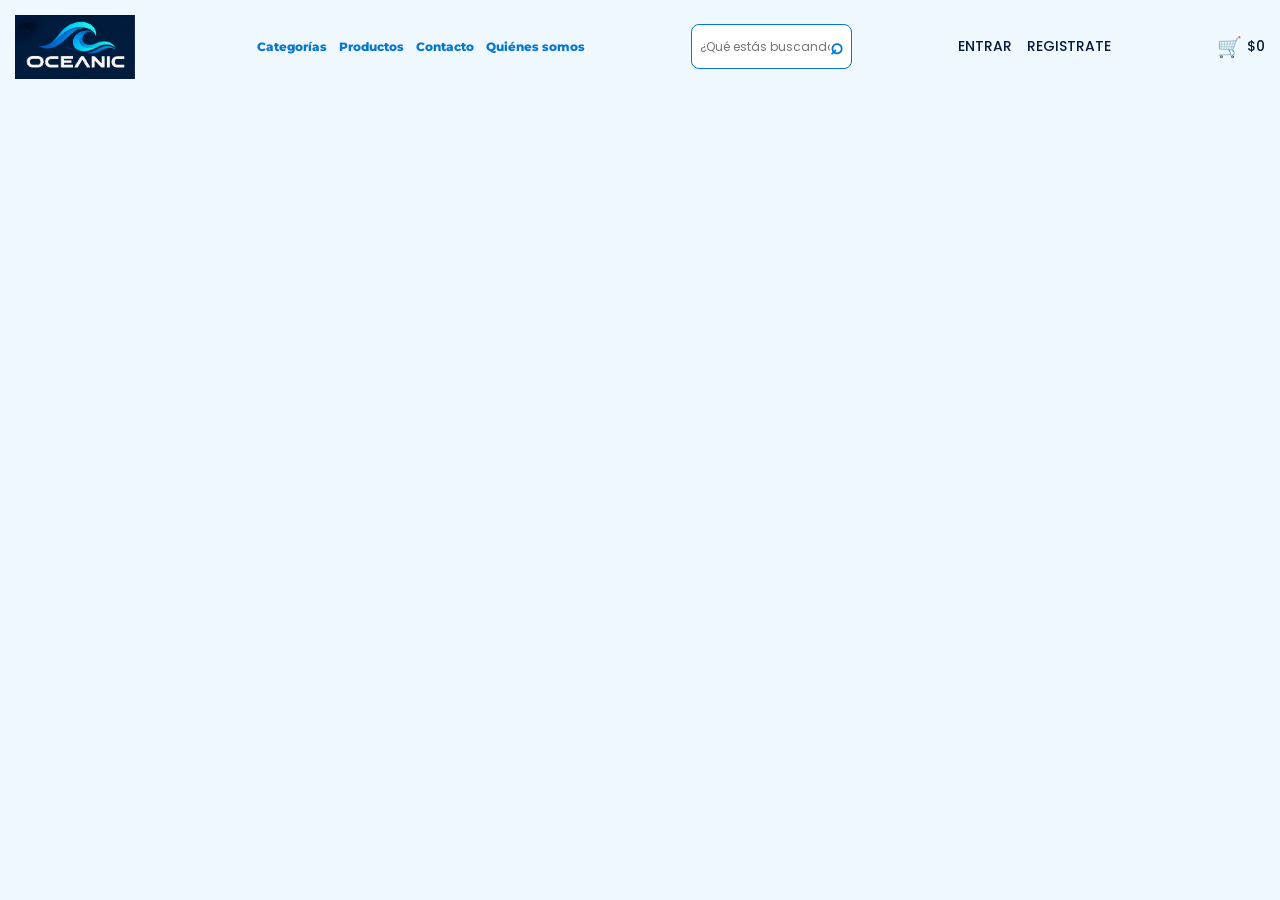
==== index.html @ afc605e2 "feat: add responsive navbar and project assets" ====
<!doctype html>
<html lang="es">
  <head>
    <meta charset="UTF-8" />
    <meta name="viewport" content="width=device-width, initial-scale=1.0" />
    <title>OCEANIC | Indumentaria y Accesorios</title>
    <!-- BOOTSTRAP -->
    <link
      href="https://cdn.jsdelivr.net/npm/bootstrap@5.3.8/dist/css/bootstrap.min.css"
      rel="stylesheet"
    />
    <!-- TIPOGRAFIAS DE GOOGLE FONTS -->
    
    <link rel="preconnect" href="https://fonts.googleapis.com" />
    <link rel="preconnect" href="https://fonts.gstatic.com" crossorigin />
    
    <!-- LOGO: MICHROMA -->
    <link
    href="https://fonts.googleapis.com/css2?family=Michroma&display=swap"
    rel="stylesheet"
    />
    
    <!-- TEXTOS GENERALES: MONTSERRAT -->
    <link
    href="https://fonts.googleapis.com/css2?family=Montserrat:wght@800&display=swap"
    rel="stylesheet"
    />
    
    <!-- BOTONES Y COMENTARIOS: POPPINS -->
    <link
    href="https://fonts.googleapis.com/css2?family=Poppins:wght@500&display=swap"
    rel="stylesheet"
    />
    <link rel="stylesheet" href="css/styles.css" />
  </head>
  <body>
    <!-- ENCABEZADO -->
    <header>
      <nav class="navbar navbar-expand-lg navbar-oceanic">
        <!-- Barra de navegación -->
        <!-- LOGO -->
        <a class="navbar-brand marca" href="index.html">
          <img src="assets/img/logo1.png" alt="OCEANIC" width="180" />
        </a>
        <!-- ENLACES DE NAVEGACIÓN -->
        <div class="menu-navegacion">
          <a href="#categorias">Categorías</a>
          <a href="#productos">Productos</a>
          <a href="pages/contacto.html">Contacto</a>
          <a href="pages/nosotros.html">Quiénes somos</a>
        </div>
        <!-- BUSCADOR -->
        <div class="buscador">
          <input type="text" placeholder="¿Qué estás buscando?" readonly />
          <span>⌕</span>
        </div>
        <!-- ACCESOS DE USUARIO -->
        <div class="accesos">
          <a href="pages/login.html">ENTRAR</a>
          <a href="pages/registro.html">REGISTRATE</a>
        </div>
        <!-- CARRITO -->
        <div class="carrito">
          <span class="icono-carrito">🛒</span>
          <span class="total-carrito">$0</span>
        </div>
      </nav>
      <!-- Aquí irá el logo Esto es una prueba -->
      <!-- <h1 class="logo">OCEANIC</h1>
      <h2>Indumentaria y accesorios</h2>
      <p>Explorá nuestra colección.</p>
      <button>VER PRODUCTOS</button> -->
    </header>

    <!-- CONTENIDO PRINCIPAL -->
    <main>
      <!-- Aquí irá el contenido de la página -->
    </main>

    <!-- PIE DE PAGINA -->
    <footer>
      <!-- Aquí irá la información del footer -->
    </footer>
  </body>
</html>
---- css/styles.css ----
/* ESTILOS GENERALES DE OCEANIC */

/* CONFIGURACION GENERAL */
* {
    margin: 0;
    padding: 0;
    box-sizing: border-box;
}

/* PALETA DE COLORES */
:root {
    --azul-marino: #061B3A;
    --azul-oceano: #0877D1;
    --turquesa: #11C7D1;
    --blanco-suave: #f0f8ff;
    --blanco: #FFFFFF;

    /* TIPOGRAFIAS */
    --fuente-logo: 'Michroma', sans-serif;
    --fuente-general: 'Montserrat', sans-serif;
    --fuente-detalles: 'Poppins', sans-serif;
}



body {
    background-color: var(--blanco-suave);
    color: var(--azul-marino);
    font-family: var(--fuente-general);
    font-weight: 800;
}

/* LOGO Y MARCA */
.logo {
    font-family: var(--fuente-logo);
}

/* BOTONES Y COMENTARIOS */
button,
.boton,
.comentario {
    font-family: var(--fuente-detalles);
    font-weight: 500;
}

/* COLORES DE ENLACES */
a {
    color: var(--azul-oceano);
    text-decoration: none;
}

/* TITULOS */
h1 {
    font-size: 36px;
    color: var(--azul-marino);
}

h2 {
    font-size: 28px;
    color: var(--azul-oceano);
}

h3 {
    font-size: 22px;
    color: var(--azul-marino);
}

/* TEXTO GENERAL */
p {
    font-size: 16px;
    line-height: 1.6;
}

/* ACENTOS */
.acento {
    color: var(--turquesa);
}

/* MENÚ DE NAVEGACIÓN */
.menu-navegacion {
    display: flex;
    align-items: center;
    gap: 12px;
}

.menu-navegacion a {
    font-size: 12px;
    white-space: nowrap;
}

.menu-navegacion a:hover {
    color: var(--azul-oceano);
}

/* BUSCADOR */
.buscador {
    display: flex;
    align-items: center;
    border: 1px solid var(--azul-oceano);
    border-radius: 8px;
    padding: 5px 8px;
    background-color: var(--blanco);
}

.buscador input {
    border: none;
    outline: none;
    background: transparent;
    width: 130px;
    font-size: 12px;
    font-family: var(--fuente-detalles);
}

.buscador span {
    color: var(--azul-oceano);
    font-size: 22px;
}


/* ACCESOS DE USUARIO */
.accesos {
    display: flex;
    align-items: center;
    gap: 15px;
}

.accesos a {
    color: var(--azul-marino);
    text-decoration: none;
    font-family: var(--fuente-detalles);
    font-weight: 500;
    font-size: 14px;
}

.accesos a:hover {
    color: var(--azul-oceano);
}
/* CARRITO */
.carrito {
    display: flex;
    align-items: center;
    gap: 5px;
    color: var(--azul-marino);
    font-family: var(--fuente-detalles);
    font-weight: 500;
    white-space: nowrap;
    flex-shrink: 0;
}

.icono-carrito {
    font-size: 20px;
}

.total-carrito {
    font-size: 14px;
    font-weight: 500;
}

/* NAVBAR PRINCIPAL */
.navbar-oceanic {
    display: flex;
    flex-wrap: nowrap;
    align-items: center;
    justify-content: space-between;
    gap: 10px;
    padding: 10px 15px;
    width: 100%;
}

.navbar-oceanic .marca {
    flex-shrink: 0;
}

.navbar-oceanic .marca img {
    width: 120px;
}

.menu-navegacion,
.accesos,
.carrito {
    flex-shrink: 0;
}

/* ADAPTACIÓN PARA TABLETS */
@media (max-width: 991px) {
    .navbar-oceanic {
        flex-wrap: wrap;
        justify-content: center;
    }

    .menu-navegacion {
        justify-content: center;
        flex-wrap: wrap;
    }
}

/* ADAPTACIÓN PARA CELULARES */
@media (max-width: 576px) {
    .navbar-oceanic {
        flex-direction: column;
        gap: 15px;
    }

    .menu-navegacion {
        flex-direction: column;
        gap: 10px;
    }

    .buscador {
        width: 100%;
        max-width: 280px;
    }

    .buscador input {
        width: 100%;
    }

    .accesos {
        justify-content: center;
    }
}
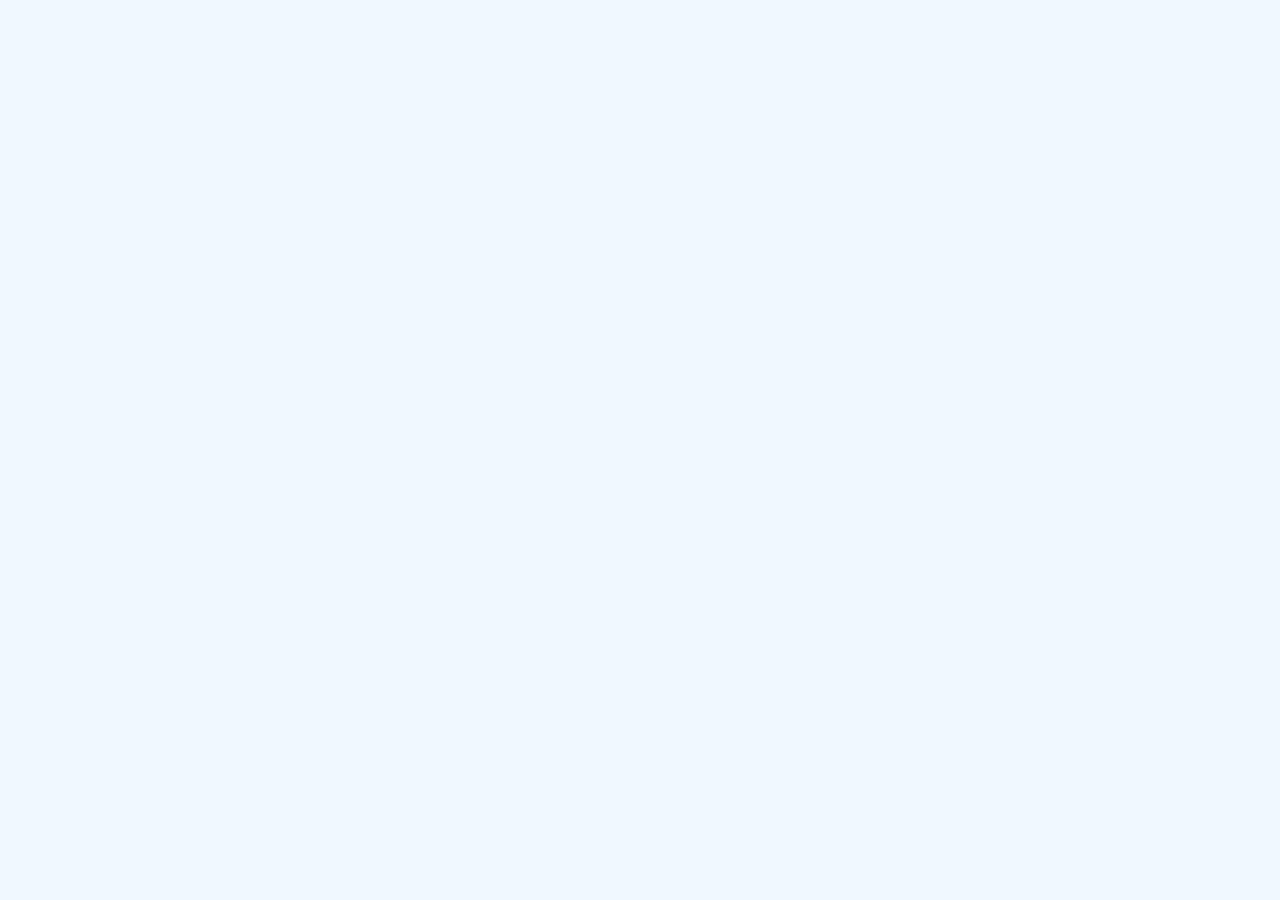
==== commit 8fbc34b7: "feat: add shared project base and assets" ====
--- a/index.html
+++ b/index.html
@@ -1,85 +1,41 @@
-<!doctype html>
+<!DOCTYPE html>
 <html lang="es">
-  <head>
-    <meta charset="UTF-8" />
-    <meta name="viewport" content="width=device-width, initial-scale=1.0" />
-    <title>OCEANIC | Indumentaria y Accesorios</title>
-    <!-- BOOTSTRAP -->
-    <link
-      href="https://cdn.jsdelivr.net/npm/bootstrap@5.3.8/dist/css/bootstrap.min.css"
-      rel="stylesheet"
-    />
-    <!-- TIPOGRAFIAS DE GOOGLE FONTS -->
-    
-    <link rel="preconnect" href="https://fonts.googleapis.com" />
-    <link rel="preconnect" href="https://fonts.gstatic.com" crossorigin />
-    
-    <!-- LOGO: MICHROMA -->
-    <link
-    href="https://fonts.googleapis.com/css2?family=Michroma&display=swap"
-    rel="stylesheet"
-    />
-    
-    <!-- TEXTOS GENERALES: MONTSERRAT -->
-    <link
-    href="https://fonts.googleapis.com/css2?family=Montserrat:wght@800&display=swap"
-    rel="stylesheet"
-    />
-    
-    <!-- BOTONES Y COMENTARIOS: POPPINS -->
-    <link
-    href="https://fonts.googleapis.com/css2?family=Poppins:wght@500&display=swap"
-    rel="stylesheet"
-    />
-    <link rel="stylesheet" href="css/styles.css" />
-  </head>
-  <body>
-    <!-- ENCABEZADO -->
+<head>
+    <meta charset="UTF-8">
+    <meta name="viewport" content="width=device-width, initial-scale=1.0">
+
+    <title>OCEANIC | Indumentaria y accesorios</title>
+
+    <!-- Bootstrap -->
+    <link href="https://cdn.jsdelivr.net/npm/bootstrap@5.3.8/dist/css/bootstrap.min.css" rel="stylesheet">
+
+    <!-- Tipografías -->
+    <link rel="preconnect" href="https://fonts.googleapis.com">
+    <link rel="preconnect" href="https://fonts.gstatic.com" crossorigin>
+    <link href="https://fonts.googleapis.com/css2?family=Michroma&display=swap" rel="stylesheet">
+    <link href="https://fonts.googleapis.com/css2?family=Montserrat:wght@800&display=swap" rel="stylesheet">
+    <link href="https://fonts.googleapis.com/css2?family=Poppins:wght@500&display=swap" rel="stylesheet">
+
+    <!-- CSS propio -->
+    <link rel="stylesheet" href="css/styles.css">
+</head>
+
+<body>
+
+    <!-- Encabezado: aquí se integrará la navegación -->
+
     <header>
-      <nav class="navbar navbar-expand-lg navbar-oceanic">
-        <!-- Barra de navegación -->
-        <!-- LOGO -->
-        <a class="navbar-brand marca" href="index.html">
-          <img src="assets/img/logo1.png" alt="OCEANIC" width="180" />
-        </a>
-        <!-- ENLACES DE NAVEGACIÓN -->
-        <div class="menu-navegacion">
-          <a href="#categorias">Categorías</a>
-          <a href="#productos">Productos</a>
-          <a href="pages/contacto.html">Contacto</a>
-          <a href="pages/nosotros.html">Quiénes somos</a>
-        </div>
-        <!-- BUSCADOR -->
-        <div class="buscador">
-          <input type="text" placeholder="¿Qué estás buscando?" readonly />
-          <span>⌕</span>
-        </div>
-        <!-- ACCESOS DE USUARIO -->
-        <div class="accesos">
-          <a href="pages/login.html">ENTRAR</a>
-          <a href="pages/registro.html">REGISTRATE</a>
-        </div>
-        <!-- CARRITO -->
-        <div class="carrito">
-          <span class="icono-carrito">🛒</span>
-          <span class="total-carrito">$0</span>
-        </div>
-      </nav>
-      <!-- Aquí irá el logo Esto es una prueba -->
-      <!-- <h1 class="logo">OCEANIC</h1>
-      <h2>Indumentaria y accesorios</h2>
-      <p>Explorá nuestra colección.</p>
-      <button>VER PRODUCTOS</button> -->
     </header>
 
-    <!-- CONTENIDO PRINCIPAL -->
+    <!-- Contenido principal: aquí se integrará el catálogo -->
+
     <main>
-      <!-- Aquí irá el contenido de la página -->
     </main>
 
-    <!-- PIE DE PAGINA -->
+    <!-- Pie de página -->
+
     <footer>
-      <!-- Aquí irá la información del footer -->
     </footer>
-  </body>
-</html>
+
+</body>
+</html>
--- a/css/styles.css
+++ b/css/styles.css
@@ -1,13 +1,13 @@
 /* ESTILOS GENERALES DE OCEANIC */
 
-/* CONFIGURACION GENERAL */
+/* CONFIGURACIÓN GENERAL */
 * {
     margin: 0;
     padding: 0;
     box-sizing: border-box;
 }
 
-/* PALETA DE COLORES */
+/* PALETA DE COLORES Y TIPOGRAFÍAS */
 :root {
     --azul-marino: #061B3A;
     --azul-oceano: #0877D1;
@@ -15,14 +15,12 @@
     --blanco-suave: #f0f8ff;
     --blanco: #FFFFFF;
 
-    /* TIPOGRAFIAS */
     --fuente-logo: 'Michroma', sans-serif;
     --fuente-general: 'Montserrat', sans-serif;
     --fuente-detalles: 'Poppins', sans-serif;
 }
 
-
-
+/* CUERPO GENERAL */
 body {
     background-color: var(--blanco-suave);
     color: var(--azul-marino);
@@ -43,13 +41,13 @@
     font-weight: 500;
 }
 
-/* COLORES DE ENLACES */
+/* ENLACES */
 a {
     color: var(--azul-oceano);
     text-decoration: none;
 }
 
-/* TITULOS */
+/* TÍTULOS */
 h1 {
     font-size: 36px;
     color: var(--azul-marino);
@@ -65,7 +63,7 @@
     color: var(--azul-marino);
 }
 
-/* TEXTO GENERAL */
+/* TEXTOS */
 p {
     font-size: 16px;
     line-height: 1.6;
@@ -74,148 +72,4 @@
 /* ACENTOS */
 .acento {
     color: var(--turquesa);
-}
-
-/* MENÚ DE NAVEGACIÓN */
-.menu-navegacion {
-    display: flex;
-    align-items: center;
-    gap: 12px;
-}
-
-.menu-navegacion a {
-    font-size: 12px;
-    white-space: nowrap;
-}
-
-.menu-navegacion a:hover {
-    color: var(--azul-oceano);
-}
-
-/* BUSCADOR */
-.buscador {
-    display: flex;
-    align-items: center;
-    border: 1px solid var(--azul-oceano);
-    border-radius: 8px;
-    padding: 5px 8px;
-    background-color: var(--blanco);
-}
-
-.buscador input {
-    border: none;
-    outline: none;
-    background: transparent;
-    width: 130px;
-    font-size: 12px;
-    font-family: var(--fuente-detalles);
-}
-
-.buscador span {
-    color: var(--azul-oceano);
-    font-size: 22px;
-}
-
-
-/* ACCESOS DE USUARIO */
-.accesos {
-    display: flex;
-    align-items: center;
-    gap: 15px;
-}
-
-.accesos a {
-    color: var(--azul-marino);
-    text-decoration: none;
-    font-family: var(--fuente-detalles);
-    font-weight: 500;
-    font-size: 14px;
-}
-
-.accesos a:hover {
-    color: var(--azul-oceano);
-}
-/* CARRITO */
-.carrito {
-    display: flex;
-    align-items: center;
-    gap: 5px;
-    color: var(--azul-marino);
-    font-family: var(--fuente-detalles);
-    font-weight: 500;
-    white-space: nowrap;
-    flex-shrink: 0;
-}
-
-.icono-carrito {
-    font-size: 20px;
-}
-
-.total-carrito {
-    font-size: 14px;
-    font-weight: 500;
-}
-
-/* NAVBAR PRINCIPAL */
-.navbar-oceanic {
-    display: flex;
-    flex-wrap: nowrap;
-    align-items: center;
-    justify-content: space-between;
-    gap: 10px;
-    padding: 10px 15px;
-    width: 100%;
-}
-
-.navbar-oceanic .marca {
-    flex-shrink: 0;
-}
-
-.navbar-oceanic .marca img {
-    width: 120px;
-}
-
-.menu-navegacion,
-.accesos,
-.carrito {
-    flex-shrink: 0;
-}
-
-/* ADAPTACIÓN PARA TABLETS */
-@media (max-width: 991px) {
-    .navbar-oceanic {
-        flex-wrap: wrap;
-        justify-content: center;
-    }
-
-    .menu-navegacion {
-        justify-content: center;
-        flex-wrap: wrap;
-    }
-}
-
-/* ADAPTACIÓN PARA CELULARES */
-@media (max-width: 576px) {
-    .navbar-oceanic {
-        flex-direction: column;
-        gap: 15px;
-    }
-
-    .menu-navegacion {
-        flex-direction: column;
-        gap: 10px;
-    }
-
-    .buscador {
-        width: 100%;
-        max-width: 280px;
-    }
-
-    .buscador input {
-        width: 100%;
-    }
-
-    .accesos {
-        justify-content: center;
-    }
 }
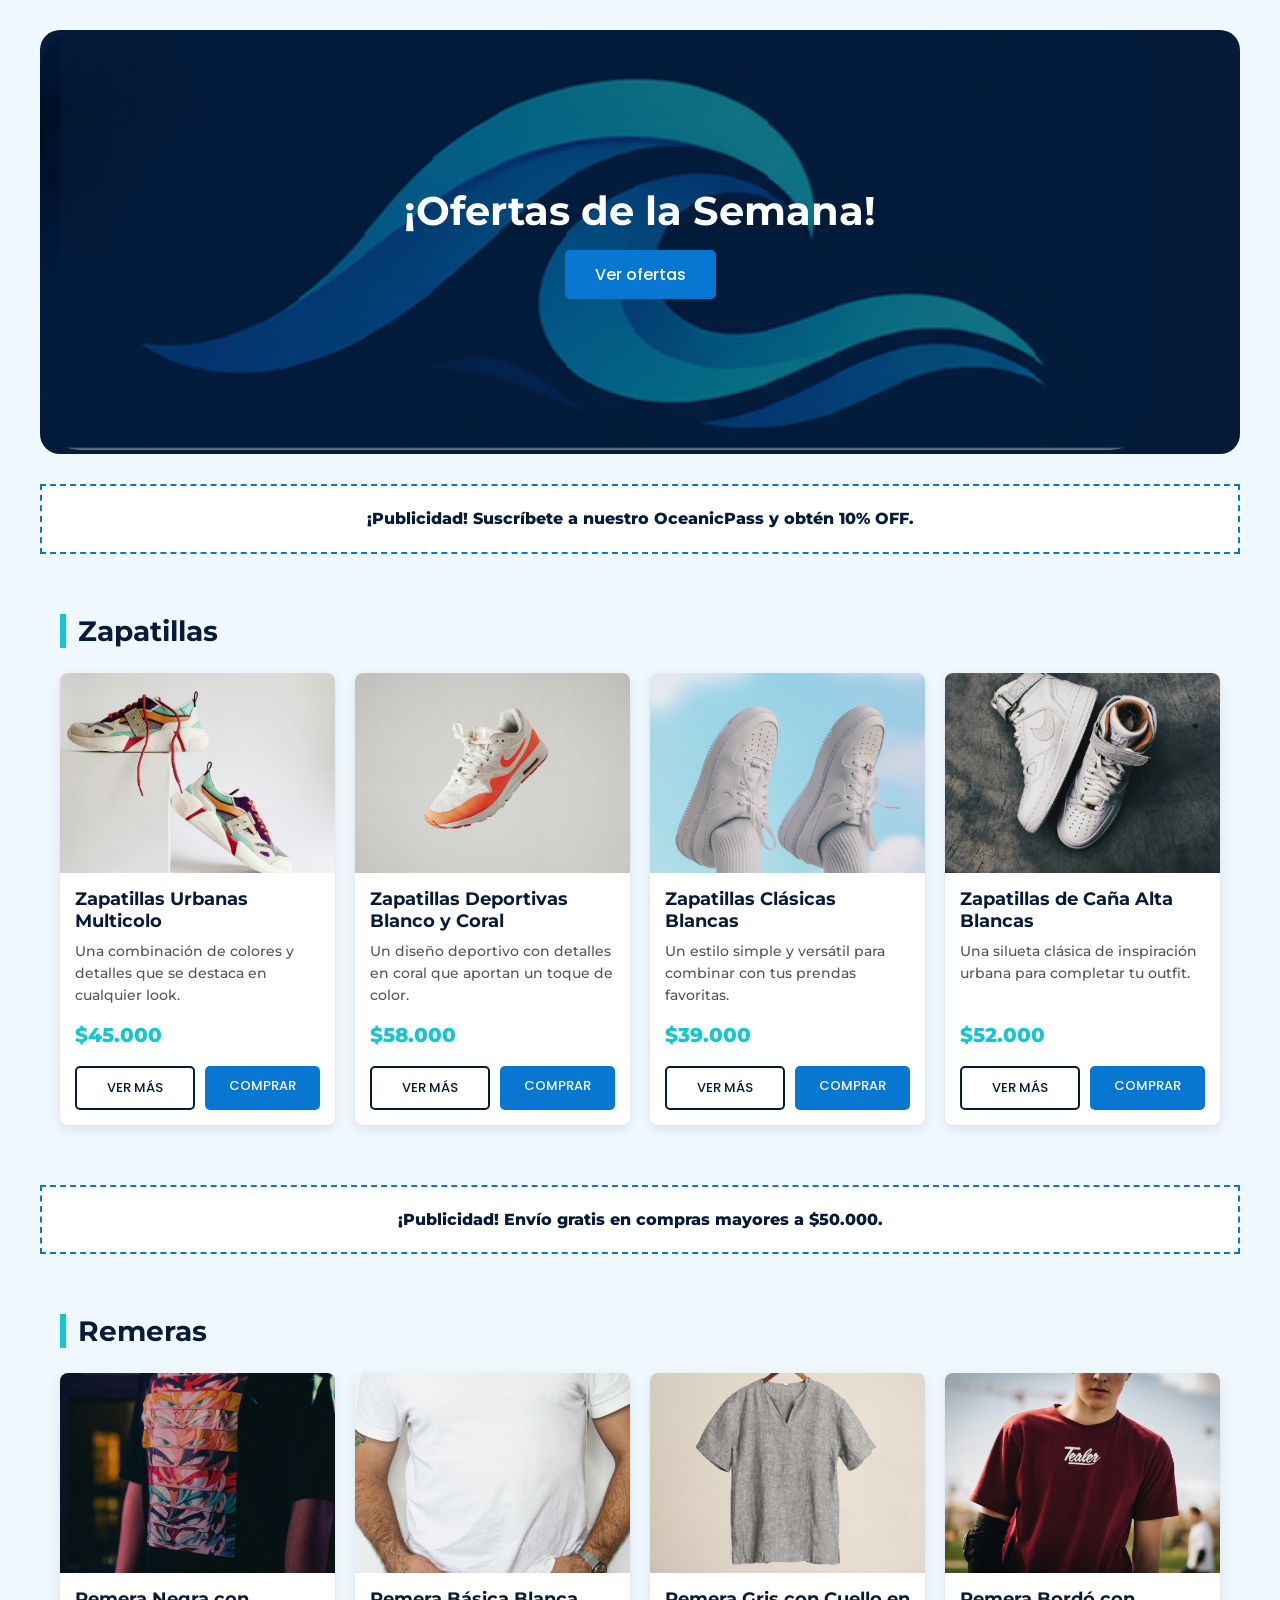
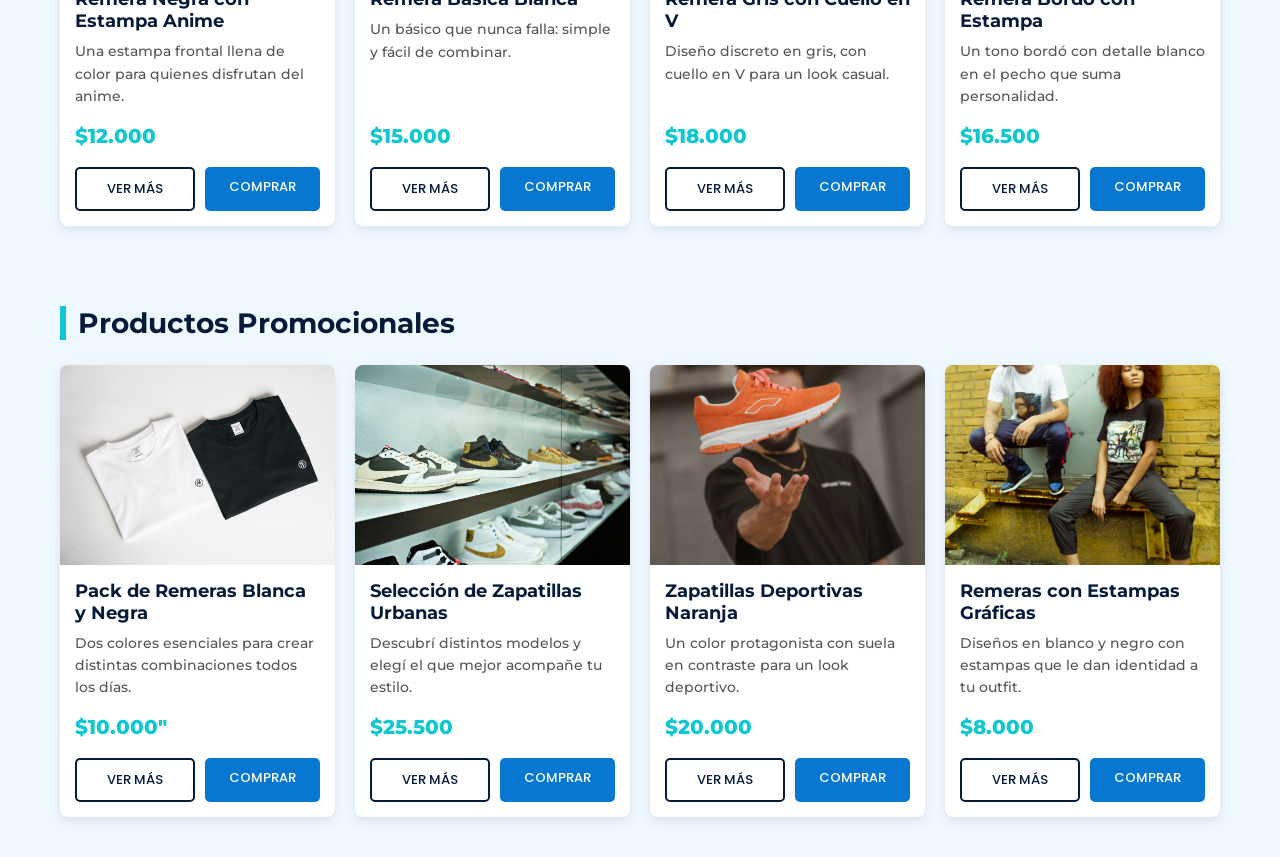
==== commit fe7cc07c: "Añadir imágenes de nuevos productos y crear la estructura HTML principal con estilos CSS Se han añad" ====
--- a/index.html
+++ b/index.html
@@ -5,9 +5,6 @@
     <meta name="viewport" content="width=device-width, initial-scale=1.0">
 
     <title>OCEANIC | Indumentaria y accesorios</title>
-
-    <!-- Bootstrap -->
-    <link href="https://cdn.jsdelivr.net/npm/bootstrap@5.3.8/dist/css/bootstrap.min.css" rel="stylesheet">
 
     <!-- Tipografías -->
     <link rel="preconnect" href="https://fonts.googleapis.com">
@@ -22,12 +19,207 @@
 
 <body>
 
-    <!-- Encabezado: aquí se integrará la navegación -->
-
-    <header>
+    <!-- Banner principal -->
+    <header class="slider-container">
+      <div class="slider-imagen">
+        <img src="./assets/img/logo2.png" class="slider-img" alt="Oceanic">
+      </div>
+      <div class="slider-texto">
+        <h1 class="slider-titulo">¡Ofertas de la Semana!</h1>
+        <a href="#promocionales" class="slider-boton">Ver ofertas</a>
+      </div>
     </header>
 
-    <!-- Contenido principal: aquí se integrará el catálogo -->
+  <!-- PUBLICIDAD 1 -->
+  <div class="publicidad">
+    <p>¡Publicidad! Suscríbete a nuestro OceanicPass y obtén 10% OFF.</p>
+  </div>
+
+  <!-- SECCIÓN 1: ZAPATILLAS -->
+  <section class="seccion" id="zapatillas">
+    <h2 class="seccion-titulo">Zapatillas</h2>
+    <div class="contenedor-productos">
+      
+      <div class="tarjeta">
+        <img src="./assets/img/zapatilla1.jpg" alt="Zapatilla Urbana" class="tarjeta-imagen">
+        <div class="tarjeta-info">
+          <h3 class="tarjeta-nombre">Zapatillas Urbanas Multicolo</h3>
+          <p class="tarjeta-descripcion">Una combinación de colores y detalles que se destaca en cualquier look.</p>
+          <p class="tarjeta-precio">$45.000</p>
+          <div class="botones">
+            <a href="" class="btn-ver">VER MÁS</a>
+            <a href="" class="btn-comprar">COMPRAR</a>
+          </div>
+        </div>
+      </div>
+
+      <div class="tarjeta">
+        <img src="./assets/img/zapatilla2.jpg" alt="Zapatilla Running" class="tarjeta-imagen">
+        <div class="tarjeta-info">
+          <h3 class="tarjeta-nombre">Zapatillas Deportivas Blanco y Coral </h3>
+          <p class="tarjeta-descripcion">Un diseño deportivo con detalles en coral que aportan un toque de color.</p>
+          <p class="tarjeta-precio">$58.000</p>
+          <div class="botones">
+            <a href="" class="btn-ver">VER MÁS</a>
+            <a href="" class="btn-comprar">COMPRAR</a>
+          </div>
+        </div>
+      </div>
+
+      <div class="tarjeta">
+        <img src="./assets/img/zapatilla3.jpg" alt="Zapatilla Clásica" class="tarjeta-imagen">
+        <div class="tarjeta-info">
+          <h3 class="tarjeta-nombre">Zapatillas Clásicas Blancas</h3>
+          <p class="tarjeta-descripcion">Un estilo simple y versátil para combinar con tus prendas favoritas.</p>
+          <p class="tarjeta-precio">$39.000</p>
+          <div class="botones">
+            <a href="" class="btn-ver">VER MÁS</a>
+            <a href="" class="btn-comprar">COMPRAR</a>
+          </div>
+        </div>
+      </div>
+
+      <div class="tarjeta">
+        <img src="./assets/img/zapatilla4.jpg" alt="Zapatilla Skate" class="tarjeta-imagen">
+        <div class="tarjeta-info">
+          <h3 class="tarjeta-nombre">Zapatillas de Caña Alta Blancas</h3>
+          <p class="tarjeta-descripcion">Una silueta clásica de inspiración urbana para completar tu outfit.</p>
+          <p class="tarjeta-precio">$52.000</p>
+          <div class="botones">
+            <a href="" class="btn-ver">VER MÁS</a>
+            <a href="" class="btn-comprar">COMPRAR</a>
+          </div>
+        </div>
+      </div>
+
+    </div>
+  </section>
+
+  <!-- PUBLICIDAD 2 (Oculta en celulares) -->
+  <div class="publicidad publicidad-oculta">
+    <p>¡Publicidad! Envío gratis en compras mayores a $50.000.</p>
+  </div>
+
+  <!-- SECCIÓN 2: REMERAS -->
+  <section class="seccion" id="remeras">
+    <h2 class="seccion-titulo">Remeras</h2>
+    <div class="contenedor-productos">
+      
+      <div class="tarjeta">
+        <img src="./assets/img/remera1.jpg" alt="Remera Básica" class="tarjeta-imagen">
+        <div class="tarjeta-info">
+          <h3 class="tarjeta-nombre">Remera Negra con Estampa Anime </h3>
+          <p class="tarjeta-descripcion">Una estampa frontal llena de color para quienes disfrutan del anime.</p>
+          <p class="tarjeta-precio">$12.000</p>
+          <div class="botones">
+            <a href="" class="btn-ver">VER MÁS</a>
+            <a href="" class="btn-comprar">COMPRAR</a>
+          </div>
+        </div>
+      </div>
+
+      <div class="tarjeta">
+        <img src="./assets/img/remera2.jpg" alt="Remera Estampada" class="tarjeta-imagen">
+        <div class="tarjeta-info">
+          <h3 class="tarjeta-nombre">Remera Básica Blanca </h3>
+          <p class="tarjeta-descripcion">Un básico que nunca falla: simple y fácil de combinar.</p>
+          <p class="tarjeta-precio">$15.000</p>
+          <div class="botones">
+            <a href="" class="btn-ver">VER MÁS</a>
+            <a href="" class="btn-comprar">COMPRAR</a>
+          </div>
+        </div>
+      </div>
+
+      <div class="tarjeta">
+        <img src="./assets/img/remera3.jpg" alt="Remera Oversize" class="tarjeta-imagen">
+        <div class="tarjeta-info">
+          <h3 class="tarjeta-nombre">Remera Gris con Cuello en V</h3>
+          <p class="tarjeta-descripcion">Diseño discreto en gris, con cuello en V para un look casual.</p>
+          <p class="tarjeta-precio">$18.000</p>
+          <div class="botones">
+            <a href="" class="btn-ver">VER MÁS</a>
+            <a href="" class="btn-comprar">COMPRAR</a>
+          </div>
+        </div>
+      </div>
+
+      <div class="tarjeta">
+        <img src="./assets/img/remera4.jpg" alt="Remera Manga Larga" class="tarjeta-imagen">
+        <div class="tarjeta-info">
+          <h3 class="tarjeta-nombre">Remera Bordó con Estampa </h3>
+          <p class="tarjeta-descripcion">Un tono bordó con detalle blanco en el pecho que suma personalidad.</p>
+          <p class="tarjeta-precio">$16.500</p>
+          <div class="botones">
+            <a href="" class="btn-ver">VER MÁS</a>
+            <a href="" class="btn-comprar">COMPRAR</a>
+          </div>
+        </div>
+      </div>
+
+    </div>
+  </section>
+
+  <!-- SECCIÓN 3: PRODUCTOS PROMOCIONALES -->
+  <section class="seccion" id="promocionales">
+    <h2 class="seccion-titulo">Productos Promocionales</h2>
+    <div class="contenedor-productos">
+      <div class="tarjeta">
+        <img src="./assets/img/promo1.jpg" alt="Mochila Urbana" class="tarjeta-imagen">
+        <div class="tarjeta-info">
+          <h3 class="tarjeta-nombre">Pack de Remeras Blanca y Negra</h3>
+          <p class="tarjeta-descripcion">Dos colores esenciales para crear distintas combinaciones todos los días.</p>
+          <p class="tarjeta-precio">$10.000"</p>
+          <div class="botones">
+            <a href="" class="btn-ver">VER MÁS</a>
+            <a href="" class="btn-comprar">COMPRAR</a>
+          </div>
+        </div>
+      </div>
+      
+      
+      
+      <div class="tarjeta">
+        <img src="./assets/img/promo2.jpg" alt="Botella Térmica" class="tarjeta-imagen">
+        <div class="tarjeta-info">
+          <h3 class="tarjeta-nombre">Selección de Zapatillas Urbanas</h3>
+          <p class="tarjeta-descripcion">Descubrí distintos modelos y elegí el que mejor acompañe tu estilo.</p>
+          <p class="tarjeta-precio">$25.500</p>
+          <div class="botones">
+            <a href="" class="btn-ver">VER MÁS</a>
+            <a href="" class="btn-comprar">COMPRAR</a>
+          </div>
+        </div>
+      </div>
+      
+      <div class="tarjeta">
+        <img src="./assets/img/promo3.jpg" alt="Pack de Medias" class="tarjeta-imagen">
+        <div class="tarjeta-info">
+          <h3 class="tarjeta-nombre">Zapatillas Deportivas Naranja</h3>
+          <p class="tarjeta-descripcion">Un color protagonista con suela en contraste para un look deportivo.</p>
+          <p class="tarjeta-precio">$20.000</p>
+          <div class="botones">
+            <a href="" class="btn-ver">VER MÁS</a>
+            <a href="" class="btn-comprar">COMPRAR</a>
+          </div>
+        </div>
+      </div>
+      <div class="tarjeta">
+        <img src="./assets/img/promo4.jpg" alt="Gorra Deportiva" class="tarjeta-imagen">
+        <div class="tarjeta-info">
+          <h3 class="tarjeta-nombre">Remeras con Estampas Gráficas</h3>
+          <p class="tarjeta-descripcion">Diseños en blanco y negro con estampas que le dan identidad a tu outfit.</p>
+          <p class="tarjeta-precio">$8.000</p>
+          <div class="botones">
+            <a href="" class="btn-ver">VER MÁS</a>
+            <a href="" class="btn-comprar">COMPRAR</a>
+          </div>
+        </div>
+      </div>
+
+    </div>
+  </section>
+
 
     <main>
     </main>
--- a/css/styles.css
+++ b/css/styles.css
@@ -28,6 +28,254 @@
     font-weight: 800;
 }
 
+
+/* CODIFICACION PARTE DEL CATALOGO */
+
+.slider-container {
+    width: calc(100% - 40px);
+    max-width: 1200px;
+    margin: 30px auto;
+    position: relative;
+    border-radius: 20px;
+    overflow: hidden;
+    background-color: #061B3A;
+}
+
+.slider-img {
+    border-radius: 40px;
+    height: 420px;
+    width: 1110px;
+    object-fit: center;
+}
+.slider-texto {
+  position: absolute;
+  top: 0;
+  left: 20px;
+  right: 20px;
+  bottom: 0;
+  background-color: #061b3a99; 
+  border-radius: 1rem; 
+  display: flex;
+  flex-direction: column;
+  justify-content: center;
+  align-items: center;
+  text-align: center;
+  z-index: 5;
+}
+
+.slider-titulo {
+  color: var(--blanco);
+  font-size: 40px;
+  margin-bottom: 15px;
+}
+
+.slider-boton {
+  font-family: 'Poppins', sans-serif;
+  font-weight: 500;
+  background-color: var(--azul-oceano);
+  color: var(--blanco);
+  padding: 12px 30px;
+  text-decoration: none;
+  border-radius: 5px;
+  font-size: 16px;
+  transition: 0.3s;
+}
+
+.slider-boton:hover {
+  background-color: var(--turquesa);
+  color: var(--azul-marino);
+}
+
+/* ===== PUBLICIDAD ===== */
+.publicidad {
+  max-width: 1200px;
+  margin: 20px auto;
+  text-align: center;
+  background-color: var(--blanco);
+  padding: 20px;
+  border: 2px dashed var(--azul-oceano);
+  color: var(--azul-marino);
+}
+
+/* ===== SECCIONES DE PRODUCTOS ===== */
+.seccion {
+  max-width: 1200px;
+  margin: 0 auto;
+  padding: 40px 20px;
+}
+
+.seccion-titulo {
+  font-size: 28px;
+  margin-bottom: 25px;
+  border-left: 6px solid var(--turquesa);
+  padding-left: 12px;
+  color: var(--azul-marino);
+}
+
+.contenedor-productos {
+  display: grid;
+  grid-template-columns: repeat(4, 1fr);
+  gap: 20px;
+}
+
+/* ===== TARJETAS DE PRODUCTOS ===== */
+.tarjeta {
+  background-color: var(--blanco);
+  border-radius: 8px;
+  overflow: hidden;
+  box-shadow: 0 4px 12px #061b3a1a;
+  display: flex;
+  flex-direction: column;
+}
+
+.tarjeta-imagen {
+  width: 100%;
+  height: 200px;
+  object-fit: cover;
+}
+
+.tarjeta-info {
+  padding: 15px;
+  display: flex;
+  flex-direction: column;
+  flex: 1;
+}
+
+.tarjeta-nombre {
+  font-size: 18px;
+  margin-bottom: 8px;
+  color: var(--azul-marino);
+}
+
+.tarjeta-descripcion {
+  font-size: 14px;
+  font-weight: 500; 
+  color: #555555;
+  margin-bottom: 12px;
+  flex: 1;
+}
+
+.tarjeta-precio {
+  font-size: 20px;
+  color: var(--turquesa); /* COLOR TURQUESA PARA EL PRECIO */
+  margin-bottom: 15px;
+}
+
+.botones {
+  display: flex;
+  gap: 10px;
+}
+
+.btn-ver {
+  font-family: 'Poppins', sans-serif;
+  font-weight: 500;
+  flex: 1; 
+  text-align: center;
+  padding: 10px 5px;
+  text-decoration: none;
+  border: 2px solid var(--azul-marino);
+  border-radius: 5px;
+  font-size: 13px;
+  background-color: var(--blanco);
+  color: var(--azul-marino);
+  transition: 0.3s;
+}
+
+.btn-ver:hover {
+  background-color: var(--azul-marino);
+  color: var(--blanco);
+}
+
+.btn-comprar {
+  font-family: 'Poppins', sans-serif;
+  font-weight: 500;
+  flex: 1;
+  text-align: center;
+  padding: 10px 5px;
+  border: none;
+  border-radius: 5px;
+  font-size: 13px;
+  background-color: var(--azul-oceano); /* COLOR AZUL OCÉANO PARA EL BOTÓN */
+  color: var(--blanco);
+  text-decoration: none;
+  cursor: pointer;
+  transition: 0.3s;
+}
+
+.btn-comprar:hover {
+  background-color: var(--turquesa);
+  color: var(--azul-marino);
+}
+
+
+
+
+
+@media (max-width: 900px) {
+
+  .contenedor-productos {
+    grid-template-columns: repeat(2, 1fr);
+  }
+
+  .detalle-container {
+    flex-direction: column;
+    padding: 20px;
+  }
+  .detalle-imagen, .detalle-info {
+    width: 100%;
+  }
+
+  .slider-img {
+    height: 300px;
+  }
+  .slider-titulo {
+    font-size: 30px;
+  }
+}
+
+/* 2. CELULAR (Hasta 600px) */
+@media (max-width: 600px) {
+
+  .contenedor-productos {
+    grid-template-columns: 1fr;
+  }
+
+  .slider-container {
+    padding: 0 10px;
+  }
+  .slider-img {
+    height: 200px; 
+  }
+  .slider-texto {
+    left: 10px;
+    right: 10px;
+  }
+  .slider-titulo {
+    font-size: 20px;
+    margin-bottom: 10px;
+  }
+  .slider-boton {
+    font-size: 14px;
+    padding: 8px 20px;
+  }
+
+  .seccion {
+    padding: 30px 15px;
+  }
+  .seccion-titulo {
+    font-size: 22px;
+    margin-bottom: 15px;
+  }
+
+  /* Ocultamos la publicidad 2 en celulares */
+  .publicidad-oculta {
+    display: none;
+  }
+}
+
+
+
+
 /* LOGO Y MARCA */
 .logo {
     font-family: var(--fuente-logo);
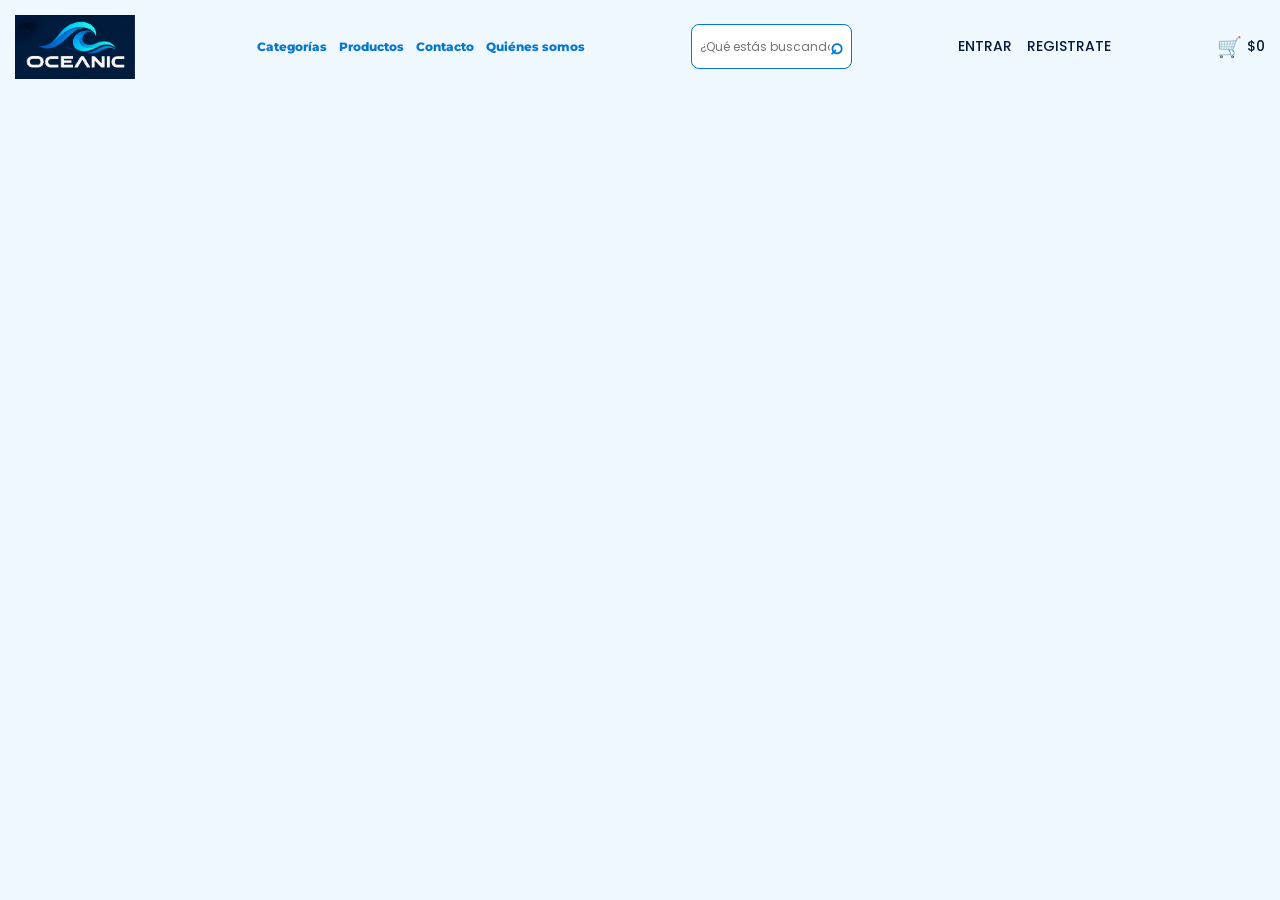
==== commit 59172947: "Merge d92b3847df307ac4d9d1169adfd081c1bd8056da into 8fbc34b7e8736551bd60c425ecd9e58d6e86968c" ====
--- a/index.html
+++ b/index.html
@@ -1,233 +1,85 @@
-<!DOCTYPE html>
+<!doctype html>
 <html lang="es">
-<head>
-    <meta charset="UTF-8">
-    <meta name="viewport" content="width=device-width, initial-scale=1.0">
-
-    <title>OCEANIC | Indumentaria y accesorios</title>
-
-    <!-- Tipografías -->
-    <link rel="preconnect" href="https://fonts.googleapis.com">
-    <link rel="preconnect" href="https://fonts.gstatic.com" crossorigin>
-    <link href="https://fonts.googleapis.com/css2?family=Michroma&display=swap" rel="stylesheet">
-    <link href="https://fonts.googleapis.com/css2?family=Montserrat:wght@800&display=swap" rel="stylesheet">
-    <link href="https://fonts.googleapis.com/css2?family=Poppins:wght@500&display=swap" rel="stylesheet">
-
-    <!-- CSS propio -->
-    <link rel="stylesheet" href="css/styles.css">
-</head>
-
-<body>
-
-    <!-- Banner principal -->
-    <header class="slider-container">
-      <div class="slider-imagen">
-        <img src="./assets/img/logo2.png" class="slider-img" alt="Oceanic">
-      </div>
-      <div class="slider-texto">
-        <h1 class="slider-titulo">¡Ofertas de la Semana!</h1>
-        <a href="#promocionales" class="slider-boton">Ver ofertas</a>
-      </div>
+  <head>
+    <meta charset="UTF-8" />
+    <meta name="viewport" content="width=device-width, initial-scale=1.0" />
+    <title>OCEANIC | Indumentaria y Accesorios</title>
+    <!-- BOOTSTRAP -->
+    <link
+      href="https://cdn.jsdelivr.net/npm/bootstrap@5.3.8/dist/css/bootstrap.min.css"
+      rel="stylesheet"
+    />
+    <!-- TIPOGRAFIAS DE GOOGLE FONTS -->
+    
+    <link rel="preconnect" href="https://fonts.googleapis.com" />
+    <link rel="preconnect" href="https://fonts.gstatic.com" crossorigin />
+    
+    <!-- LOGO: MICHROMA -->
+    <link
+    href="https://fonts.googleapis.com/css2?family=Michroma&display=swap"
+    rel="stylesheet"
+    />
+    
+    <!-- TEXTOS GENERALES: MONTSERRAT -->
+    <link
+    href="https://fonts.googleapis.com/css2?family=Montserrat:wght@800&display=swap"
+    rel="stylesheet"
+    />
+    
+    <!-- BOTONES Y COMENTARIOS: POPPINS -->
+    <link
+    href="https://fonts.googleapis.com/css2?family=Poppins:wght@500&display=swap"
+    rel="stylesheet"
+    />
+    <link rel="stylesheet" href="css/styles.css" />
+  </head>
+  <body>
+    <!-- ENCABEZADO -->
+    <header>
+      <nav class="navbar navbar-expand-lg navbar-oceanic">
+        <!-- Barra de navegación -->
+        <!-- LOGO -->
+        <a class="navbar-brand marca" href="index.html">
+          <img src="assets/img/logo1.png" alt="OCEANIC" width="180" />
+        </a>
+        <!-- ENLACES DE NAVEGACIÓN -->
+        <div class="menu-navegacion">
+          <a href="#categorias">Categorías</a>
+          <a href="#productos">Productos</a>
+          <a href="pages/contacto.html">Contacto</a>
+          <a href="pages/nosotros.html">Quiénes somos</a>
+        </div>
+        <!-- BUSCADOR -->
+        <div class="buscador">
+          <input type="text" placeholder="¿Qué estás buscando?" readonly />
+          <span>⌕</span>
+        </div>
+        <!-- ACCESOS DE USUARIO -->
+        <div class="accesos">
+          <a href="pages/login.html">ENTRAR</a>
+          <a href="pages/registro.html">REGISTRATE</a>
+        </div>
+        <!-- CARRITO -->
+        <div class="carrito">
+          <span class="icono-carrito">🛒</span>
+          <span class="total-carrito">$0</span>
+        </div>
+      </nav>
+      <!-- Aquí irá el logo Esto es una prueba -->
+      <!-- <h1 class="logo">OCEANIC</h1>
+      <h2>Indumentaria y accesorios</h2>
+      <p>Explorá nuestra colección.</p>
+      <button>VER PRODUCTOS</button> -->
     </header>
 
-  <!-- PUBLICIDAD 1 -->
-  <div class="publicidad">
-    <p>¡Publicidad! Suscríbete a nuestro OceanicPass y obtén 10% OFF.</p>
-  </div>
-
-  <!-- SECCIÓN 1: ZAPATILLAS -->
-  <section class="seccion" id="zapatillas">
-    <h2 class="seccion-titulo">Zapatillas</h2>
-    <div class="contenedor-productos">
-      
-      <div class="tarjeta">
-        <img src="./assets/img/zapatilla1.jpg" alt="Zapatilla Urbana" class="tarjeta-imagen">
-        <div class="tarjeta-info">
-          <h3 class="tarjeta-nombre">Zapatillas Urbanas Multicolo</h3>
-          <p class="tarjeta-descripcion">Una combinación de colores y detalles que se destaca en cualquier look.</p>
-          <p class="tarjeta-precio">$45.000</p>
-          <div class="botones">
-            <a href="" class="btn-ver">VER MÁS</a>
-            <a href="" class="btn-comprar">COMPRAR</a>
-          </div>
-        </div>
-      </div>
-
-      <div class="tarjeta">
-        <img src="./assets/img/zapatilla2.jpg" alt="Zapatilla Running" class="tarjeta-imagen">
-        <div class="tarjeta-info">
-          <h3 class="tarjeta-nombre">Zapatillas Deportivas Blanco y Coral </h3>
-          <p class="tarjeta-descripcion">Un diseño deportivo con detalles en coral que aportan un toque de color.</p>
-          <p class="tarjeta-precio">$58.000</p>
-          <div class="botones">
-            <a href="" class="btn-ver">VER MÁS</a>
-            <a href="" class="btn-comprar">COMPRAR</a>
-          </div>
-        </div>
-      </div>
-
-      <div class="tarjeta">
-        <img src="./assets/img/zapatilla3.jpg" alt="Zapatilla Clásica" class="tarjeta-imagen">
-        <div class="tarjeta-info">
-          <h3 class="tarjeta-nombre">Zapatillas Clásicas Blancas</h3>
-          <p class="tarjeta-descripcion">Un estilo simple y versátil para combinar con tus prendas favoritas.</p>
-          <p class="tarjeta-precio">$39.000</p>
-          <div class="botones">
-            <a href="" class="btn-ver">VER MÁS</a>
-            <a href="" class="btn-comprar">COMPRAR</a>
-          </div>
-        </div>
-      </div>
-
-      <div class="tarjeta">
-        <img src="./assets/img/zapatilla4.jpg" alt="Zapatilla Skate" class="tarjeta-imagen">
-        <div class="tarjeta-info">
-          <h3 class="tarjeta-nombre">Zapatillas de Caña Alta Blancas</h3>
-          <p class="tarjeta-descripcion">Una silueta clásica de inspiración urbana para completar tu outfit.</p>
-          <p class="tarjeta-precio">$52.000</p>
-          <div class="botones">
-            <a href="" class="btn-ver">VER MÁS</a>
-            <a href="" class="btn-comprar">COMPRAR</a>
-          </div>
-        </div>
-      </div>
-
-    </div>
-  </section>
-
-  <!-- PUBLICIDAD 2 (Oculta en celulares) -->
-  <div class="publicidad publicidad-oculta">
-    <p>¡Publicidad! Envío gratis en compras mayores a $50.000.</p>
-  </div>
-
-  <!-- SECCIÓN 2: REMERAS -->
-  <section class="seccion" id="remeras">
-    <h2 class="seccion-titulo">Remeras</h2>
-    <div class="contenedor-productos">
-      
-      <div class="tarjeta">
-        <img src="./assets/img/remera1.jpg" alt="Remera Básica" class="tarjeta-imagen">
-        <div class="tarjeta-info">
-          <h3 class="tarjeta-nombre">Remera Negra con Estampa Anime </h3>
-          <p class="tarjeta-descripcion">Una estampa frontal llena de color para quienes disfrutan del anime.</p>
-          <p class="tarjeta-precio">$12.000</p>
-          <div class="botones">
-            <a href="" class="btn-ver">VER MÁS</a>
-            <a href="" class="btn-comprar">COMPRAR</a>
-          </div>
-        </div>
-      </div>
-
-      <div class="tarjeta">
-        <img src="./assets/img/remera2.jpg" alt="Remera Estampada" class="tarjeta-imagen">
-        <div class="tarjeta-info">
-          <h3 class="tarjeta-nombre">Remera Básica Blanca </h3>
-          <p class="tarjeta-descripcion">Un básico que nunca falla: simple y fácil de combinar.</p>
-          <p class="tarjeta-precio">$15.000</p>
-          <div class="botones">
-            <a href="" class="btn-ver">VER MÁS</a>
-            <a href="" class="btn-comprar">COMPRAR</a>
-          </div>
-        </div>
-      </div>
-
-      <div class="tarjeta">
-        <img src="./assets/img/remera3.jpg" alt="Remera Oversize" class="tarjeta-imagen">
-        <div class="tarjeta-info">
-          <h3 class="tarjeta-nombre">Remera Gris con Cuello en V</h3>
-          <p class="tarjeta-descripcion">Diseño discreto en gris, con cuello en V para un look casual.</p>
-          <p class="tarjeta-precio">$18.000</p>
-          <div class="botones">
-            <a href="" class="btn-ver">VER MÁS</a>
-            <a href="" class="btn-comprar">COMPRAR</a>
-          </div>
-        </div>
-      </div>
-
-      <div class="tarjeta">
-        <img src="./assets/img/remera4.jpg" alt="Remera Manga Larga" class="tarjeta-imagen">
-        <div class="tarjeta-info">
-          <h3 class="tarjeta-nombre">Remera Bordó con Estampa </h3>
-          <p class="tarjeta-descripcion">Un tono bordó con detalle blanco en el pecho que suma personalidad.</p>
-          <p class="tarjeta-precio">$16.500</p>
-          <div class="botones">
-            <a href="" class="btn-ver">VER MÁS</a>
-            <a href="" class="btn-comprar">COMPRAR</a>
-          </div>
-        </div>
-      </div>
-
-    </div>
-  </section>
-
-  <!-- SECCIÓN 3: PRODUCTOS PROMOCIONALES -->
-  <section class="seccion" id="promocionales">
-    <h2 class="seccion-titulo">Productos Promocionales</h2>
-    <div class="contenedor-productos">
-      <div class="tarjeta">
-        <img src="./assets/img/promo1.jpg" alt="Mochila Urbana" class="tarjeta-imagen">
-        <div class="tarjeta-info">
-          <h3 class="tarjeta-nombre">Pack de Remeras Blanca y Negra</h3>
-          <p class="tarjeta-descripcion">Dos colores esenciales para crear distintas combinaciones todos los días.</p>
-          <p class="tarjeta-precio">$10.000"</p>
-          <div class="botones">
-            <a href="" class="btn-ver">VER MÁS</a>
-            <a href="" class="btn-comprar">COMPRAR</a>
-          </div>
-        </div>
-      </div>
-      
-      
-      
-      <div class="tarjeta">
-        <img src="./assets/img/promo2.jpg" alt="Botella Térmica" class="tarjeta-imagen">
-        <div class="tarjeta-info">
-          <h3 class="tarjeta-nombre">Selección de Zapatillas Urbanas</h3>
-          <p class="tarjeta-descripcion">Descubrí distintos modelos y elegí el que mejor acompañe tu estilo.</p>
-          <p class="tarjeta-precio">$25.500</p>
-          <div class="botones">
-            <a href="" class="btn-ver">VER MÁS</a>
-            <a href="" class="btn-comprar">COMPRAR</a>
-          </div>
-        </div>
-      </div>
-      
-      <div class="tarjeta">
-        <img src="./assets/img/promo3.jpg" alt="Pack de Medias" class="tarjeta-imagen">
-        <div class="tarjeta-info">
-          <h3 class="tarjeta-nombre">Zapatillas Deportivas Naranja</h3>
-          <p class="tarjeta-descripcion">Un color protagonista con suela en contraste para un look deportivo.</p>
-          <p class="tarjeta-precio">$20.000</p>
-          <div class="botones">
-            <a href="" class="btn-ver">VER MÁS</a>
-            <a href="" class="btn-comprar">COMPRAR</a>
-          </div>
-        </div>
-      </div>
-      <div class="tarjeta">
-        <img src="./assets/img/promo4.jpg" alt="Gorra Deportiva" class="tarjeta-imagen">
-        <div class="tarjeta-info">
-          <h3 class="tarjeta-nombre">Remeras con Estampas Gráficas</h3>
-          <p class="tarjeta-descripcion">Diseños en blanco y negro con estampas que le dan identidad a tu outfit.</p>
-          <p class="tarjeta-precio">$8.000</p>
-          <div class="botones">
-            <a href="" class="btn-ver">VER MÁS</a>
-            <a href="" class="btn-comprar">COMPRAR</a>
-          </div>
-        </div>
-      </div>
-
-    </div>
-  </section>
-
-
+    <!-- CONTENIDO PRINCIPAL -->
     <main>
+      <!-- Aquí irá el contenido de la página -->
     </main>
 
-    <!-- Pie de página -->
-
+    <!-- PIE DE PAGINA -->
     <footer>
+      <!-- Aquí irá la información del footer -->
     </footer>
-
-</body>
-</html>+  </body>
+</html>
--- a/css/styles.css
+++ b/css/styles.css
@@ -1,13 +1,13 @@
 /* ESTILOS GENERALES DE OCEANIC */
 
-/* CONFIGURACIÓN GENERAL */
+/* CONFIGURACION GENERAL */
 * {
     margin: 0;
     padding: 0;
     box-sizing: border-box;
 }
 
-/* PALETA DE COLORES Y TIPOGRAFÍAS */
+/* PALETA DE COLORES */
 :root {
     --azul-marino: #061B3A;
     --azul-oceano: #0877D1;
@@ -15,266 +15,20 @@
     --blanco-suave: #f0f8ff;
     --blanco: #FFFFFF;
 
+    /* TIPOGRAFIAS */
     --fuente-logo: 'Michroma', sans-serif;
     --fuente-general: 'Montserrat', sans-serif;
     --fuente-detalles: 'Poppins', sans-serif;
 }
 
-/* CUERPO GENERAL */
+
+
 body {
     background-color: var(--blanco-suave);
     color: var(--azul-marino);
     font-family: var(--fuente-general);
     font-weight: 800;
 }
-
-
-/* CODIFICACION PARTE DEL CATALOGO */
-
-.slider-container {
-    width: calc(100% - 40px);
-    max-width: 1200px;
-    margin: 30px auto;
-    position: relative;
-    border-radius: 20px;
-    overflow: hidden;
-    background-color: #061B3A;
-}
-
-.slider-img {
-    border-radius: 40px;
-    height: 420px;
-    width: 1110px;
-    object-fit: center;
-}
-.slider-texto {
-  position: absolute;
-  top: 0;
-  left: 20px;
-  right: 20px;
-  bottom: 0;
-  background-color: #061b3a99; 
-  border-radius: 1rem; 
-  display: flex;
-  flex-direction: column;
-  justify-content: center;
-  align-items: center;
-  text-align: center;
-  z-index: 5;
-}
-
-.slider-titulo {
-  color: var(--blanco);
-  font-size: 40px;
-  margin-bottom: 15px;
-}
-
-.slider-boton {
-  font-family: 'Poppins', sans-serif;
-  font-weight: 500;
-  background-color: var(--azul-oceano);
-  color: var(--blanco);
-  padding: 12px 30px;
-  text-decoration: none;
-  border-radius: 5px;
-  font-size: 16px;
-  transition: 0.3s;
-}
-
-.slider-boton:hover {
-  background-color: var(--turquesa);
-  color: var(--azul-marino);
-}
-
-/* ===== PUBLICIDAD ===== */
-.publicidad {
-  max-width: 1200px;
-  margin: 20px auto;
-  text-align: center;
-  background-color: var(--blanco);
-  padding: 20px;
-  border: 2px dashed var(--azul-oceano);
-  color: var(--azul-marino);
-}
-
-/* ===== SECCIONES DE PRODUCTOS ===== */
-.seccion {
-  max-width: 1200px;
-  margin: 0 auto;
-  padding: 40px 20px;
-}
-
-.seccion-titulo {
-  font-size: 28px;
-  margin-bottom: 25px;
-  border-left: 6px solid var(--turquesa);
-  padding-left: 12px;
-  color: var(--azul-marino);
-}
-
-.contenedor-productos {
-  display: grid;
-  grid-template-columns: repeat(4, 1fr);
-  gap: 20px;
-}
-
-/* ===== TARJETAS DE PRODUCTOS ===== */
-.tarjeta {
-  background-color: var(--blanco);
-  border-radius: 8px;
-  overflow: hidden;
-  box-shadow: 0 4px 12px #061b3a1a;
-  display: flex;
-  flex-direction: column;
-}
-
-.tarjeta-imagen {
-  width: 100%;
-  height: 200px;
-  object-fit: cover;
-}
-
-.tarjeta-info {
-  padding: 15px;
-  display: flex;
-  flex-direction: column;
-  flex: 1;
-}
-
-.tarjeta-nombre {
-  font-size: 18px;
-  margin-bottom: 8px;
-  color: var(--azul-marino);
-}
-
-.tarjeta-descripcion {
-  font-size: 14px;
-  font-weight: 500; 
-  color: #555555;
-  margin-bottom: 12px;
-  flex: 1;
-}
-
-.tarjeta-precio {
-  font-size: 20px;
-  color: var(--turquesa); /* COLOR TURQUESA PARA EL PRECIO */
-  margin-bottom: 15px;
-}
-
-.botones {
-  display: flex;
-  gap: 10px;
-}
-
-.btn-ver {
-  font-family: 'Poppins', sans-serif;
-  font-weight: 500;
-  flex: 1; 
-  text-align: center;
-  padding: 10px 5px;
-  text-decoration: none;
-  border: 2px solid var(--azul-marino);
-  border-radius: 5px;
-  font-size: 13px;
-  background-color: var(--blanco);
-  color: var(--azul-marino);
-  transition: 0.3s;
-}
-
-.btn-ver:hover {
-  background-color: var(--azul-marino);
-  color: var(--blanco);
-}
-
-.btn-comprar {
-  font-family: 'Poppins', sans-serif;
-  font-weight: 500;
-  flex: 1;
-  text-align: center;
-  padding: 10px 5px;
-  border: none;
-  border-radius: 5px;
-  font-size: 13px;
-  background-color: var(--azul-oceano); /* COLOR AZUL OCÉANO PARA EL BOTÓN */
-  color: var(--blanco);
-  text-decoration: none;
-  cursor: pointer;
-  transition: 0.3s;
-}
-
-.btn-comprar:hover {
-  background-color: var(--turquesa);
-  color: var(--azul-marino);
-}
-
-
-
-
-
-@media (max-width: 900px) {
-
-  .contenedor-productos {
-    grid-template-columns: repeat(2, 1fr);
-  }
-
-  .detalle-container {
-    flex-direction: column;
-    padding: 20px;
-  }
-  .detalle-imagen, .detalle-info {
-    width: 100%;
-  }
-
-  .slider-img {
-    height: 300px;
-  }
-  .slider-titulo {
-    font-size: 30px;
-  }
-}
-
-/* 2. CELULAR (Hasta 600px) */
-@media (max-width: 600px) {
-
-  .contenedor-productos {
-    grid-template-columns: 1fr;
-  }
-
-  .slider-container {
-    padding: 0 10px;
-  }
-  .slider-img {
-    height: 200px; 
-  }
-  .slider-texto {
-    left: 10px;
-    right: 10px;
-  }
-  .slider-titulo {
-    font-size: 20px;
-    margin-bottom: 10px;
-  }
-  .slider-boton {
-    font-size: 14px;
-    padding: 8px 20px;
-  }
-
-  .seccion {
-    padding: 30px 15px;
-  }
-  .seccion-titulo {
-    font-size: 22px;
-    margin-bottom: 15px;
-  }
-
-  /* Ocultamos la publicidad 2 en celulares */
-  .publicidad-oculta {
-    display: none;
-  }
-}
-
-
-
 
 /* LOGO Y MARCA */
 .logo {
@@ -289,13 +43,13 @@
     font-weight: 500;
 }
 
-/* ENLACES */
+/* COLORES DE ENLACES */
 a {
     color: var(--azul-oceano);
     text-decoration: none;
 }
 
-/* TÍTULOS */
+/* TITULOS */
 h1 {
     font-size: 36px;
     color: var(--azul-marino);
@@ -311,7 +65,7 @@
     color: var(--azul-marino);
 }
 
-/* TEXTOS */
+/* TEXTO GENERAL */
 p {
     font-size: 16px;
     line-height: 1.6;
@@ -320,4 +74,148 @@
 /* ACENTOS */
 .acento {
     color: var(--turquesa);
+}
+
+/* MENÚ DE NAVEGACIÓN */
+.menu-navegacion {
+    display: flex;
+    align-items: center;
+    gap: 12px;
+}
+
+.menu-navegacion a {
+    font-size: 12px;
+    white-space: nowrap;
+}
+
+.menu-navegacion a:hover {
+    color: var(--azul-oceano);
+}
+
+/* BUSCADOR */
+.buscador {
+    display: flex;
+    align-items: center;
+    border: 1px solid var(--azul-oceano);
+    border-radius: 8px;
+    padding: 5px 8px;
+    background-color: var(--blanco);
+}
+
+.buscador input {
+    border: none;
+    outline: none;
+    background: transparent;
+    width: 130px;
+    font-size: 12px;
+    font-family: var(--fuente-detalles);
+}
+
+.buscador span {
+    color: var(--azul-oceano);
+    font-size: 22px;
+}
+
+
+/* ACCESOS DE USUARIO */
+.accesos {
+    display: flex;
+    align-items: center;
+    gap: 15px;
+}
+
+.accesos a {
+    color: var(--azul-marino);
+    text-decoration: none;
+    font-family: var(--fuente-detalles);
+    font-weight: 500;
+    font-size: 14px;
+}
+
+.accesos a:hover {
+    color: var(--azul-oceano);
+}
+/* CARRITO */
+.carrito {
+    display: flex;
+    align-items: center;
+    gap: 5px;
+    color: var(--azul-marino);
+    font-family: var(--fuente-detalles);
+    font-weight: 500;
+    white-space: nowrap;
+    flex-shrink: 0;
+}
+
+.icono-carrito {
+    font-size: 20px;
+}
+
+.total-carrito {
+    font-size: 14px;
+    font-weight: 500;
+}
+
+/* NAVBAR PRINCIPAL */
+.navbar-oceanic {
+    display: flex;
+    flex-wrap: nowrap;
+    align-items: center;
+    justify-content: space-between;
+    gap: 10px;
+    padding: 10px 15px;
+    width: 100%;
+}
+
+.navbar-oceanic .marca {
+    flex-shrink: 0;
+}
+
+.navbar-oceanic .marca img {
+    width: 120px;
+}
+
+.menu-navegacion,
+.accesos,
+.carrito {
+    flex-shrink: 0;
+}
+
+/* ADAPTACIÓN PARA TABLETS */
+@media (max-width: 991px) {
+    .navbar-oceanic {
+        flex-wrap: wrap;
+        justify-content: center;
+    }
+
+    .menu-navegacion {
+        justify-content: center;
+        flex-wrap: wrap;
+    }
+}
+
+/* ADAPTACIÓN PARA CELULARES */
+@media (max-width: 576px) {
+    .navbar-oceanic {
+        flex-direction: column;
+        gap: 15px;
+    }
+
+    .menu-navegacion {
+        flex-direction: column;
+        gap: 10px;
+    }
+
+    .buscador {
+        width: 100%;
+        max-width: 280px;
+    }
+
+    .buscador input {
+        width: 100%;
+    }
+
+    .accesos {
+        justify-content: center;
+    }
 }
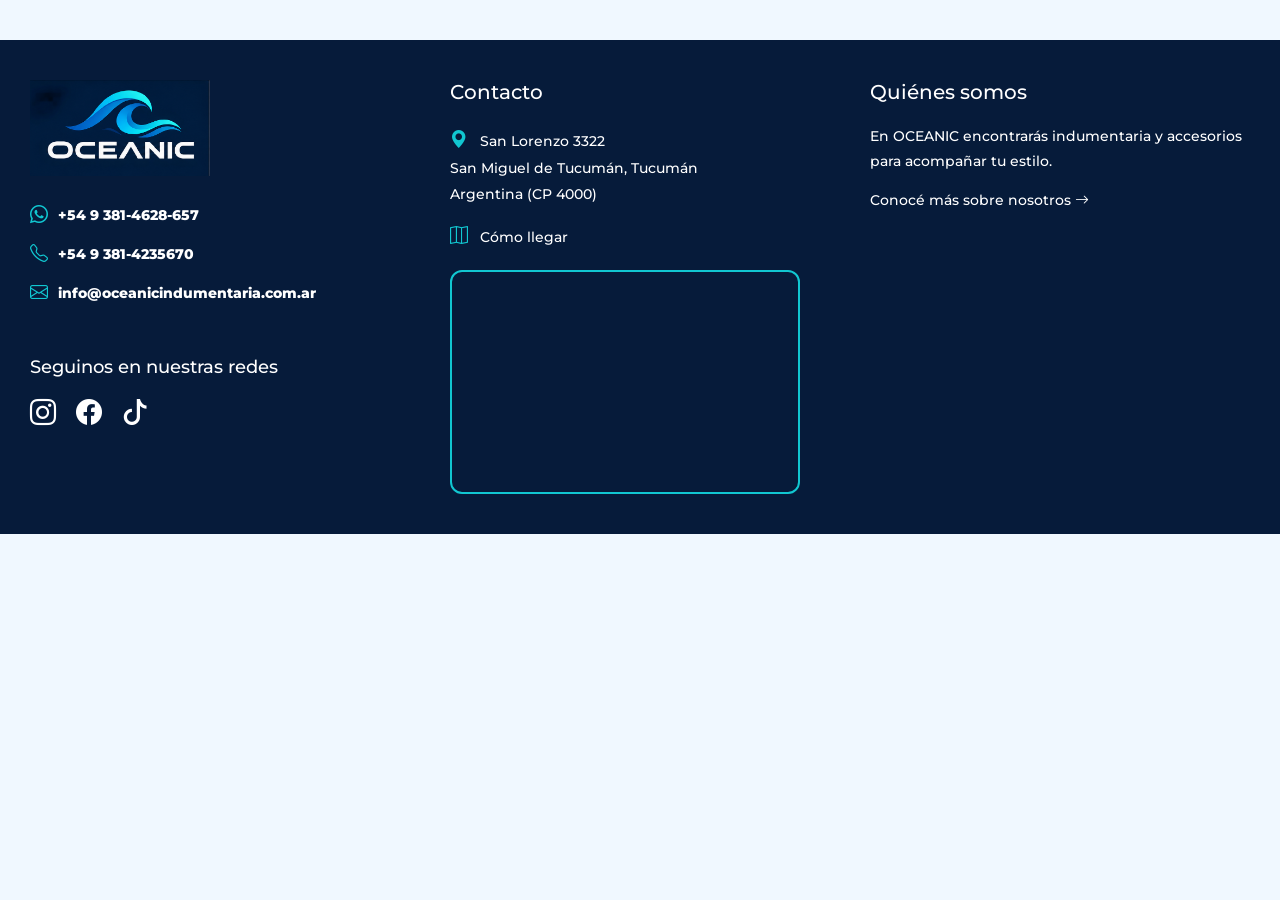
==== commit 71c247e5: "feat: complete footer with Google Maps" ====
--- a/index.html
+++ b/index.html
@@ -3,83 +3,141 @@
   <head>
     <meta charset="UTF-8" />
     <meta name="viewport" content="width=device-width, initial-scale=1.0" />
-    <title>OCEANIC | Indumentaria y Accesorios</title>
-    <!-- BOOTSTRAP -->
+
+    <title>OCEANIC | Indumentaria y accesorios</title>
+
+    <!-- Bootstrap -->
     <link
       href="https://cdn.jsdelivr.net/npm/bootstrap@5.3.8/dist/css/bootstrap.min.css"
       rel="stylesheet"
     />
-    <!-- TIPOGRAFIAS DE GOOGLE FONTS -->
-    
+    <!-- Bootstrap Icons -->
+    <link
+      rel="stylesheet"
+      href="https://cdn.jsdelivr.net/npm/bootstrap-icons@1.11.3/font/bootstrap-icons.min.css"
+    />
+
+    <!-- Tipografías -->
     <link rel="preconnect" href="https://fonts.googleapis.com" />
     <link rel="preconnect" href="https://fonts.gstatic.com" crossorigin />
-    
-    <!-- LOGO: MICHROMA -->
     <link
-    href="https://fonts.googleapis.com/css2?family=Michroma&display=swap"
-    rel="stylesheet"
+      href="https://fonts.googleapis.com/css2?family=Michroma&display=swap"
+      rel="stylesheet"
     />
-    
-    <!-- TEXTOS GENERALES: MONTSERRAT -->
     <link
-    href="https://fonts.googleapis.com/css2?family=Montserrat:wght@800&display=swap"
-    rel="stylesheet"
+      href="https://fonts.googleapis.com/css2?family=Montserrat:wght@800&display=swap"
+      rel="stylesheet"
     />
-    
-    <!-- BOTONES Y COMENTARIOS: POPPINS -->
     <link
-    href="https://fonts.googleapis.com/css2?family=Poppins:wght@500&display=swap"
-    rel="stylesheet"
+      href="https://fonts.googleapis.com/css2?family=Poppins:wght@500&display=swap"
+      rel="stylesheet"
     />
+
+    <!-- CSS propio -->
     <link rel="stylesheet" href="css/styles.css" />
   </head>
+
   <body>
-    <!-- ENCABEZADO -->
-    <header>
-      <nav class="navbar navbar-expand-lg navbar-oceanic">
-        <!-- Barra de navegación -->
-        <!-- LOGO -->
-        <a class="navbar-brand marca" href="index.html">
-          <img src="assets/img/logo1.png" alt="OCEANIC" width="180" />
+    <!-- Encabezado: aquí se integrará la navegación -->
+
+    <header></header>
+
+    <!-- Contenido principal: aquí se integrará el catálogo -->
+
+    <main></main>
+
+    <!-- Pie de página -->
+
+    <footer>
+      <div class="footer-columna footer-columna-marca">
+        <div class="footer-marca">
+          <img src="assets/img/logo1.png" alt="Logo OCEANIC" />
+        </div>
+        <div class="footer-contacto-directo">
+          <p>
+            <i class="bi bi-whatsapp"></i>
+            <a href="https://wa.me/5493814628657" target="_blank">
+              +54 9 381-4628-657
+            </a>
+          </p>
+
+          <p>
+            <i class="bi bi-telephone"></i>
+            <a href="tel:+5493814235670"> +54 9 381-4235670 </a>
+          </p>
+
+          <p>
+            <i class="bi bi-envelope"></i>
+            <a href="mailto:info@oceanicindumentaria.com.ar">
+              info@oceanicindumentaria.com.ar
+            </a>
+          </p>
+        </div>
+        <div class="footer-redes">
+          <h3>Seguinos en nuestras redes</h3>
+
+          <div class="redes-sociales">
+            <a href="#" target="_blank" aria-label="Instagram">
+              <i class="bi bi-instagram"></i>
+            </a>
+
+            <a href="#" target="_blank" aria-label="Facebook">
+              <i class="bi bi-facebook"></i>
+            </a>
+
+            <a href="#" target="_blank" aria-label="TikTok">
+              <i class="bi bi-tiktok"></i>
+            </a>
+          </div>
+        </div>
+      </div>
+      <!-- COLUMNA CENTRAL: CONTACTO -->
+      <div class="footer-columna footer-columna-contacto">
+        <h3>Contacto</h3>
+
+        <p>
+          <i class="bi bi-geo-alt-fill"></i>
+          San Lorenzo 3322
+          <br />
+          San Miguel de Tucumán, Tucumán
+          <br />
+          Argentina (CP 4000)
+        </p>
+
+        <a
+          href="https://www.google.com/maps/search/?api=1&query=San+Lorenzo+3322+San+Miguel+de+Tucum%C3%A1n+Tucum%C3%A1n+Argentina"
+          target="_blank"
+        >
+          <i class="bi bi-map"></i>
+          Cómo llegar
         </a>
-        <!-- ENLACES DE NAVEGACIÓN -->
-        <div class="menu-navegacion">
-          <a href="#categorias">Categorías</a>
-          <a href="#productos">Productos</a>
-          <a href="pages/contacto.html">Contacto</a>
-          <a href="pages/nosotros.html">Quiénes somos</a>
+        <div class="footer-mapa">
+          <iframe
+            src="https://www.google.com/maps?q=San+Lorenzo+3322+San+Miguel+de+Tucuman+Tucuman+Argentina&output=embed"
+            width="100%"
+            height="220"
+            style="border: 0"
+            allowfullscreen=""
+            loading="lazy"
+            referrerpolicy="no-referrer-when-downgrade"
+          >
+          </iframe>
         </div>
-        <!-- BUSCADOR -->
-        <div class="buscador">
-          <input type="text" placeholder="¿Qué estás buscando?" readonly />
-          <span>⌕</span>
-        </div>
-        <!-- ACCESOS DE USUARIO -->
-        <div class="accesos">
-          <a href="pages/login.html">ENTRAR</a>
-          <a href="pages/registro.html">REGISTRATE</a>
-        </div>
-        <!-- CARRITO -->
-        <div class="carrito">
-          <span class="icono-carrito">🛒</span>
-          <span class="total-carrito">$0</span>
-        </div>
-      </nav>
-      <!-- Aquí irá el logo Esto es una prueba -->
-      <!-- <h1 class="logo">OCEANIC</h1>
-      <h2>Indumentaria y accesorios</h2>
-      <p>Explorá nuestra colección.</p>
-      <button>VER PRODUCTOS</button> -->
-    </header>
+      </div>
+      <!-- COLUMNA DERECHA: QUIÉNES SOMOS -->
+      <div class="footer-columna footer-columna-nosotros">
+        <h3>Quiénes somos</h3>
 
-    <!-- CONTENIDO PRINCIPAL -->
-    <main>
-      <!-- Aquí irá el contenido de la página -->
-    </main>
+        <p>
+          En OCEANIC encontrarás indumentaria y accesorios para acompañar tu
+          estilo.
+        </p>
 
-    <!-- PIE DE PAGINA -->
-    <footer>
-      <!-- Aquí irá la información del footer -->
+        <a href="#" aria-label="Conocer más sobre OCEANIC">
+          Conocé más sobre nosotros
+          <i class="bi bi-arrow-right"></i>
+        </a>
+      </div>
     </footer>
   </body>
 </html>
--- a/css/styles.css
+++ b/css/styles.css
@@ -1,13 +1,13 @@
 /* ESTILOS GENERALES DE OCEANIC */
 
-/* CONFIGURACION GENERAL */
+/* CONFIGURACIÓN GENERAL */
 * {
     margin: 0;
     padding: 0;
     box-sizing: border-box;
 }
 
-/* PALETA DE COLORES */
+/* PALETA DE COLORES Y TIPOGRAFÍAS */
 :root {
     --azul-marino: #061B3A;
     --azul-oceano: #0877D1;
@@ -15,14 +15,12 @@
     --blanco-suave: #f0f8ff;
     --blanco: #FFFFFF;
 
-    /* TIPOGRAFIAS */
     --fuente-logo: 'Michroma', sans-serif;
     --fuente-general: 'Montserrat', sans-serif;
     --fuente-detalles: 'Poppins', sans-serif;
 }
 
-
-
+/* CUERPO GENERAL */
 body {
     background-color: var(--blanco-suave);
     color: var(--azul-marino);
@@ -43,13 +41,13 @@
     font-weight: 500;
 }
 
-/* COLORES DE ENLACES */
+/* ENLACES */
 a {
     color: var(--azul-oceano);
     text-decoration: none;
 }
 
-/* TITULOS */
+/* TÍTULOS */
 h1 {
     font-size: 36px;
     color: var(--azul-marino);
@@ -65,7 +63,7 @@
     color: var(--azul-marino);
 }
 
-/* TEXTO GENERAL */
+/* TEXTOS */
 p {
     font-size: 16px;
     line-height: 1.6;
@@ -76,146 +74,223 @@
     color: var(--turquesa);
 }
 
-/* MENÚ DE NAVEGACIÓN */
-.menu-navegacion {
-    display: flex;
+/* FOOTER */
+
+/* - REDES SOCIALES */
+
+.footer-redes {
+    text-align: center;
+    padding: 20px;
+}
+
+.footer-redes h3 {
+    font-size: 18px;
+    margin-bottom: 15px;
+    color: var(--blanco);
+}
+
+.redes-sociales {
+    display: flex;
+    justify-content: center;
     align-items: center;
-    gap: 12px;
-}
-
-.menu-navegacion a {
-    font-size: 12px;
-    white-space: nowrap;
-}
-
-.menu-navegacion a:hover {
-    color: var(--azul-oceano);
-}
-
-/* BUSCADOR */
-.buscador {
-    display: flex;
+    gap: 20px;
+}
+
+.redes-sociales a {
+    color: var(--blanco);
+    font-size: 26px;
+    transition: color 0.3s ease, transform 0.3s ease;
+}
+
+.redes-sociales a:hover {
+    color: var(--turquesa);
+    transform: translateY(-4px);
+}
+
+/* FOOTER - MARCA Y CONTACTO DIRECTO */
+
+.footer-marca {
+    display: flex;
+    justify-content: center;
     align-items: center;
-    border: 1px solid var(--azul-oceano);
-    border-radius: 8px;
-    padding: 5px 8px;
-    background-color: var(--blanco);
-}
-
-.buscador input {
-    border: none;
+    margin-bottom: 25px;
+}
+
+.footer-marca img {
+    display: block;
+    width: 180px;
+    max-width: 100%;
+    height: auto;
+    object-fit: contain;
+}
+
+.footer-contacto-directo {
+    margin-bottom: 20px;
+}
+
+.footer-contacto-directo p {
+    display: flex;
+    align-items: center;
+    gap: 10px;
+    margin-bottom: 10px;
+    font-size: 14px;
+}
+
+.footer-contacto-directo i {
+    color: var(--turquesa);
+    font-size: 18px;
+}
+
+.footer-contacto-directo a {
+    color: var(--blanco);
+}
+
+.footer-contacto-directo a:hover {
+    color: var(--turquesa);
+}
+/* QUITAR CONTORNO DEL ENLACE WHATSAPP */
+
+.footer-contacto-directo a:focus {
     outline: none;
-    background: transparent;
-    width: 130px;
-    font-size: 12px;
-    font-family: var(--fuente-detalles);
-}
-
-.buscador span {
-    color: var(--azul-oceano);
-    font-size: 22px;
-}
-
-
-/* ACCESOS DE USUARIO */
-.accesos {
-    display: flex;
-    align-items: center;
-    gap: 15px;
-}
-
-.accesos a {
-    color: var(--azul-marino);
-    text-decoration: none;
-    font-family: var(--fuente-detalles);
-    font-weight: 500;
-    font-size: 14px;
-}
-
-.accesos a:hover {
-    color: var(--azul-oceano);
-}
-/* CARRITO */
-.carrito {
-    display: flex;
-    align-items: center;
-    gap: 5px;
-    color: var(--azul-marino);
-    font-family: var(--fuente-detalles);
-    font-weight: 500;
-    white-space: nowrap;
-    flex-shrink: 0;
-}
-
-.icono-carrito {
+    box-shadow: none;
+}
+/* FOOTER GENERAL */
+
+footer {
+    background-color: var(--azul-marino);
+    color: var(--blanco);
+    padding: 40px 30px;
+    margin-top: 40px;
+}
+/* FOOTER - COLUMNA CONTACTO */
+
+/* FOOTER - GOOGLE MAPS */
+
+.footer-mapa {
+    width: 100%;
+    max-width: 350px;
+    margin-top: 20px;
+    overflow: hidden;
+    border-radius: 12px;
+    border: 2px solid var(--turquesa);
+}
+
+.footer-mapa iframe {
+    display: block;
+    width: 100%;
+    height: 220px;
+}
+
+.footer-columna-contacto h3 {
+    color: var(--blanco);
     font-size: 20px;
-}
-
-.total-carrito {
-    font-size: 14px;
-    font-weight: 500;
-}
-
-/* NAVBAR PRINCIPAL */
-.navbar-oceanic {
-    display: flex;
-    flex-wrap: nowrap;
-    align-items: center;
-    justify-content: space-between;
-    gap: 10px;
-    padding: 10px 15px;
+    margin-bottom: 20px;
+}
+
+.footer-columna-contacto p {
+    color: var(--blanco);
+    font-size: 14px;
+    font-weight: 500;
+    line-height: 1.8;
+}
+
+.footer-columna-contacto i {
+    color: var(--turquesa);
+    margin-right: 8px;
+    font-size: 18px;
+}
+
+.footer-columna-contacto a {
+    color: var(--blanco);
+    font-size: 14px;
+    font-weight: 500;
+}
+
+.footer-columna-contacto a:hover {
+    color: var(--turquesa);
+}
+
+/* FOOTER - DISTRIBUCIÓN DE COLUMNAS */
+
+footer {
+    display: grid;
+    grid-template-columns: repeat(3, minmax(0, 1fr));
+    gap: 40px;
+    align-items: start;
+}
+
+.footer-columna {
     width: 100%;
 }
 
-.navbar-oceanic .marca {
-    flex-shrink: 0;
-}
-
-.navbar-oceanic .marca img {
-    width: 120px;
-}
-
-.menu-navegacion,
-.accesos,
-.carrito {
-    flex-shrink: 0;
-}
-
-/* ADAPTACIÓN PARA TABLETS */
-@media (max-width: 991px) {
-    .navbar-oceanic {
-        flex-wrap: wrap;
-        justify-content: center;
-    }
-
-    .menu-navegacion {
-        justify-content: center;
-        flex-wrap: wrap;
-    }
-}
-
-/* ADAPTACIÓN PARA CELULARES */
+/* COLUMNA QUIÉNES SOMOS */
+
+.footer-columna-nosotros h3 {
+    color: var(--blanco);
+    font-size: 20px;
+    margin-bottom: 20px;
+}
+
+.footer-columna-nosotros p {
+    color: var(--blanco);
+    font-size: 14px;
+    font-weight: 500;
+    line-height: 1.8;
+}
+
+.footer-columna-nosotros a {
+    color: var(--blanco);
+    font-size: 14px;
+    font-weight: 500;
+}
+
+.footer-columna-nosotros a:hover {
+    color: var(--turquesa);
+}
+
+/* RESPONSIVE - TABLET */
+
+@media (max-width: 768px) {
+    footer {
+        grid-template-columns: repeat(2, minmax(0, 1fr));
+    }
+
+    .footer-columna-marca {
+        grid-column: 1 / -1;
+    }
+}
+
+/* RESPONSIVE - CELULAR */
+
 @media (max-width: 576px) {
-    .navbar-oceanic {
-        flex-direction: column;
-        gap: 15px;
-    }
-
-    .menu-navegacion {
-        flex-direction: column;
-        gap: 10px;
-    }
-
-    .buscador {
-        width: 100%;
-        max-width: 280px;
-    }
-
-    .buscador input {
-        width: 100%;
-    }
-
-    .accesos {
-        justify-content: center;
-    }
+    footer {
+        grid-template-columns: 1fr;
+        gap: 30px;
+        padding: 35px 20px;
+    }
+
+    .footer-columna-marca {
+        grid-column: auto;
+    }
+}
+
+/* FOOTER - ALINEACIÓN GENERAL */
+
+.footer-columna {
+    display: flex;
+    flex-direction: column;
+    align-items: flex-start;
+}
+
+.footer-marca {
+    justify-content: flex-start;
+}
+
+.footer-redes {
+    text-align: left;
+    padding-left: 0;
+}
+
+.redes-sociales {
+    justify-content: flex-start;
 }
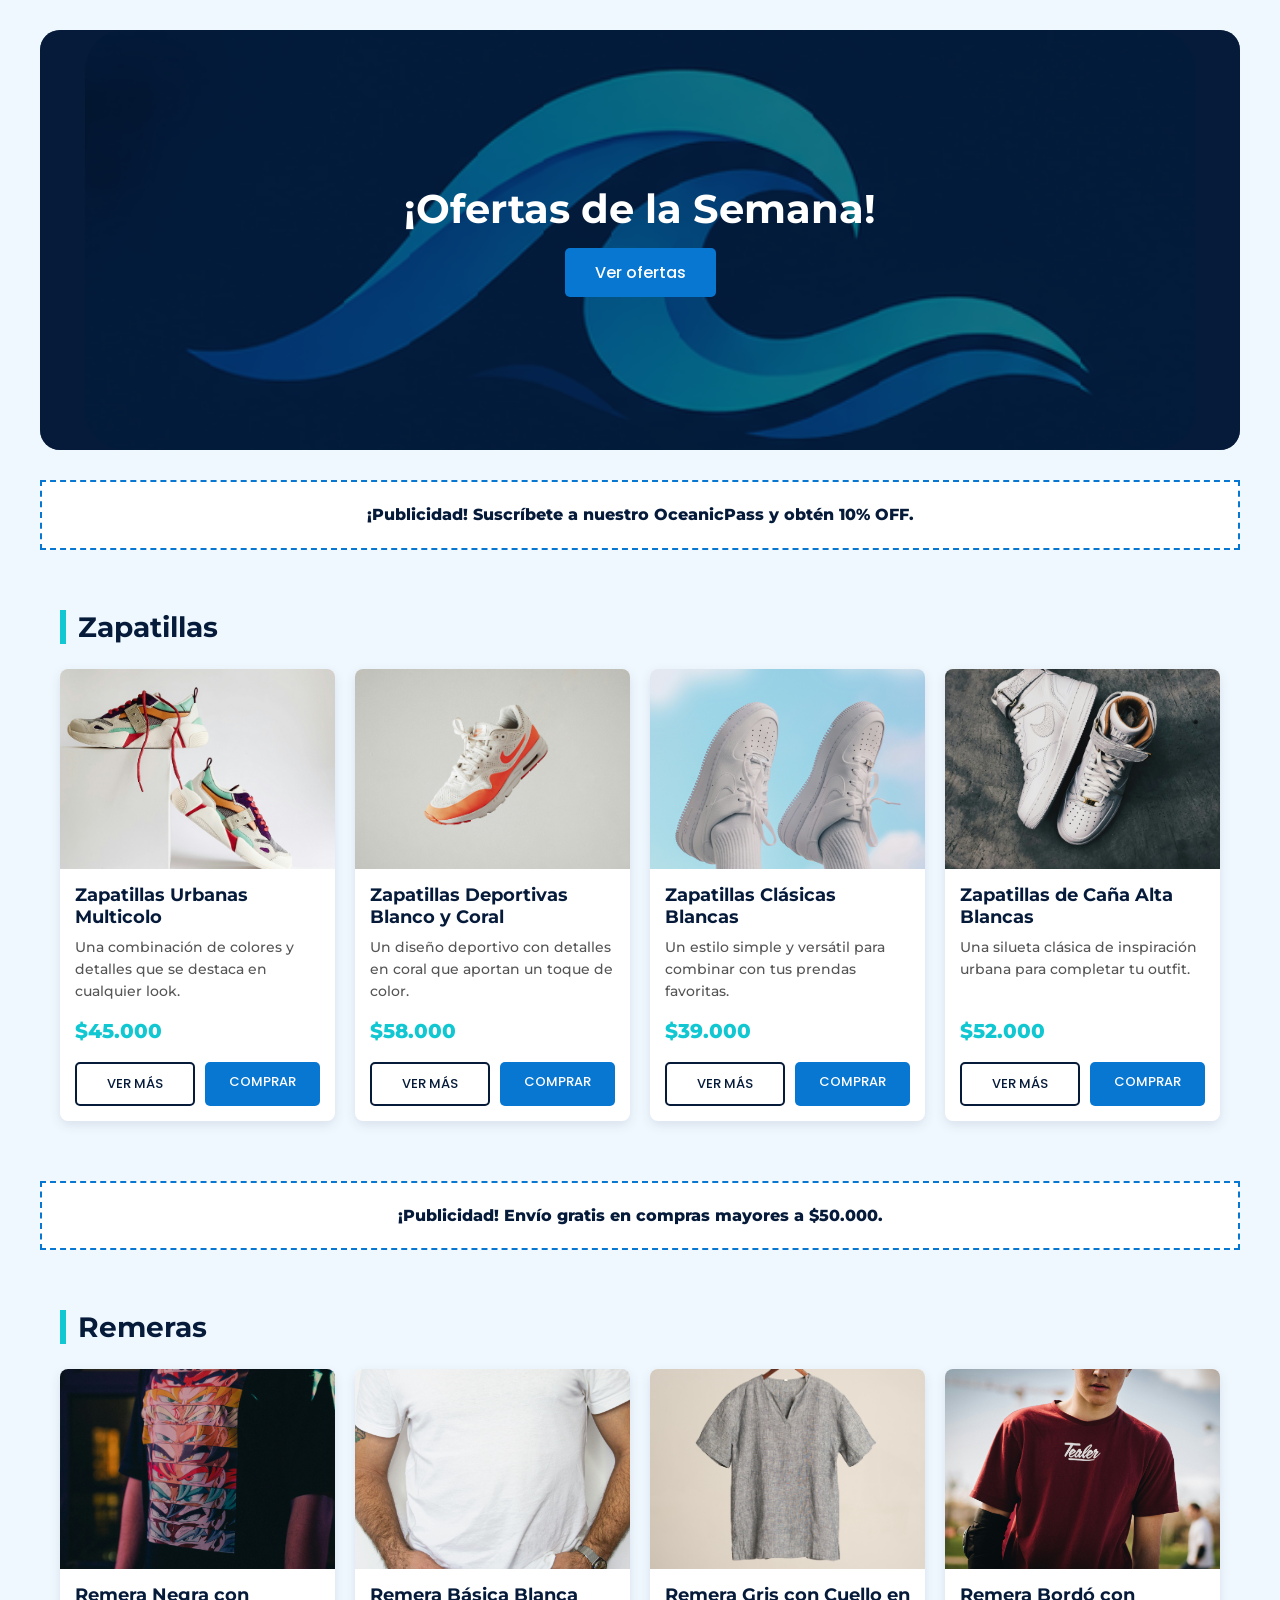
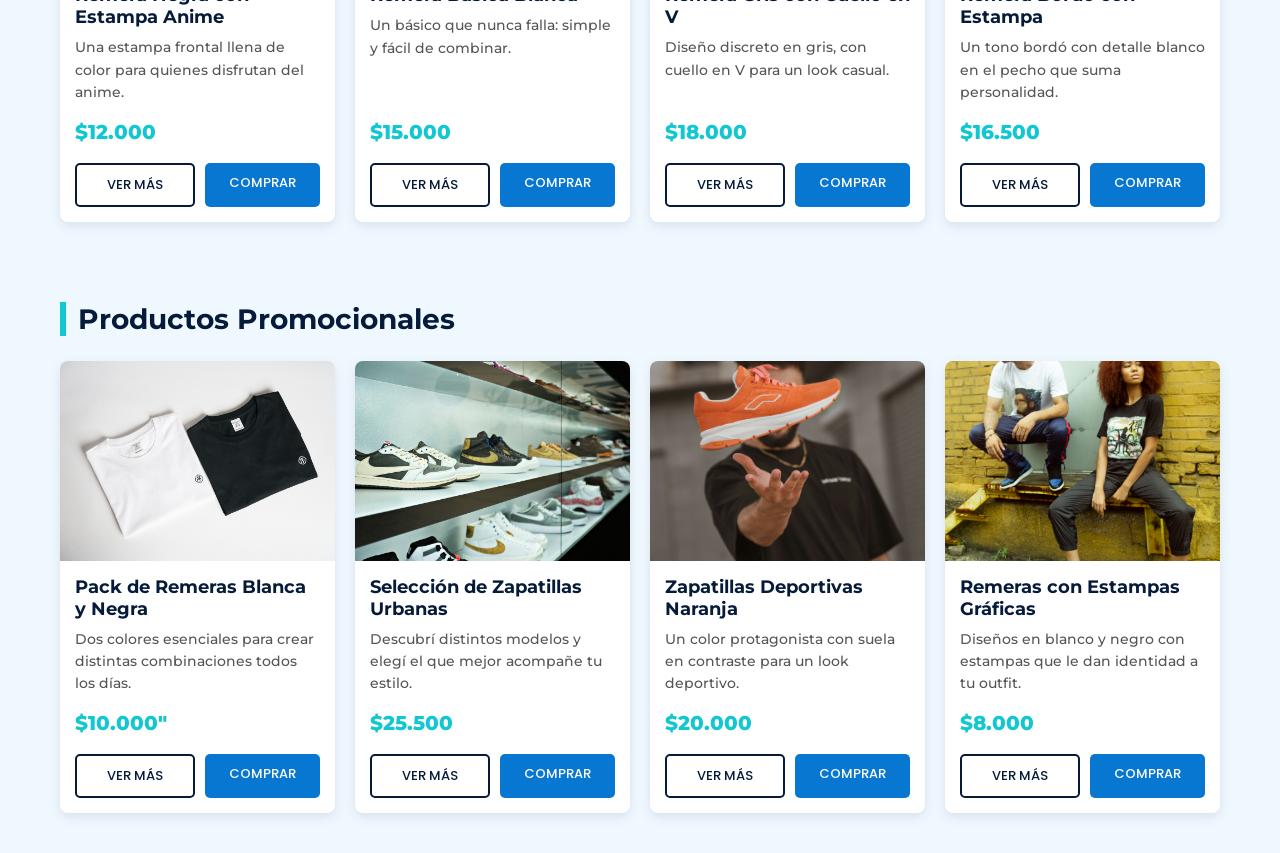
==== commit 11cddf78: "Merge pull request #4 from Diegosbrito7/fixture/body Fixture/body" ====
--- a/index.html
+++ b/index.html
@@ -1,143 +1,233 @@
-<!doctype html>
+<!DOCTYPE html>
 <html lang="es">
-  <head>
-    <meta charset="UTF-8" />
-    <meta name="viewport" content="width=device-width, initial-scale=1.0" />
+<head>
+    <meta charset="UTF-8">
+    <meta name="viewport" content="width=device-width, initial-scale=1.0">
 
     <title>OCEANIC | Indumentaria y accesorios</title>
 
-    <!-- Bootstrap -->
-    <link
-      href="https://cdn.jsdelivr.net/npm/bootstrap@5.3.8/dist/css/bootstrap.min.css"
-      rel="stylesheet"
-    />
-    <!-- Bootstrap Icons -->
-    <link
-      rel="stylesheet"
-      href="https://cdn.jsdelivr.net/npm/bootstrap-icons@1.11.3/font/bootstrap-icons.min.css"
-    />
-
     <!-- Tipografías -->
-    <link rel="preconnect" href="https://fonts.googleapis.com" />
-    <link rel="preconnect" href="https://fonts.gstatic.com" crossorigin />
-    <link
-      href="https://fonts.googleapis.com/css2?family=Michroma&display=swap"
-      rel="stylesheet"
-    />
-    <link
-      href="https://fonts.googleapis.com/css2?family=Montserrat:wght@800&display=swap"
-      rel="stylesheet"
-    />
-    <link
-      href="https://fonts.googleapis.com/css2?family=Poppins:wght@500&display=swap"
-      rel="stylesheet"
-    />
+    <link rel="preconnect" href="https://fonts.googleapis.com">
+    <link rel="preconnect" href="https://fonts.gstatic.com" crossorigin>
+    <link href="https://fonts.googleapis.com/css2?family=Michroma&display=swap" rel="stylesheet">
+    <link href="https://fonts.googleapis.com/css2?family=Montserrat:wght@800&display=swap" rel="stylesheet">
+    <link href="https://fonts.googleapis.com/css2?family=Poppins:wght@500&display=swap" rel="stylesheet">
 
     <!-- CSS propio -->
-    <link rel="stylesheet" href="css/styles.css" />
-  </head>
-
-  <body>
-    <!-- Encabezado: aquí se integrará la navegación -->
-
-    <header></header>
-
-    <!-- Contenido principal: aquí se integrará el catálogo -->
-
-    <main></main>
+    <link rel="stylesheet" href="css/styles.css">
+</head>
+
+<body>
+
+    <!-- Banner principal -->
+    <header class="slider-container">
+      <div class="slider-imagen">
+        <img src="./assets/img/logo2.png" class="slider-img" alt="Oceanic">
+      </div>
+      <div class="slider-texto">
+        <h1 class="slider-titulo">¡Ofertas de la Semana!</h1>
+        <a href="#promocionales" class="slider-boton">Ver ofertas</a>
+      </div>
+    </header>
+
+  <!-- PUBLICIDAD 1 -->
+  <div class="publicidad">
+    <p>¡Publicidad! Suscríbete a nuestro OceanicPass y obtén 10% OFF.</p>
+  </div>
+
+  <!-- SECCIÓN 1: ZAPATILLAS -->
+  <section class="seccion" id="zapatillas">
+    <h2 class="seccion-titulo">Zapatillas</h2>
+    <div class="contenedor-productos">
+      
+      <div class="tarjeta">
+        <img src="./assets/img/zapatilla1.jpg" alt="Zapatilla Urbana" class="tarjeta-imagen">
+        <div class="tarjeta-info">
+          <h3 class="tarjeta-nombre">Zapatillas Urbanas Multicolo</h3>
+          <p class="tarjeta-descripcion">Una combinación de colores y detalles que se destaca en cualquier look.</p>
+          <p class="tarjeta-precio">$45.000</p>
+          <div class="botones">
+            <a href="" class="btn-ver">VER MÁS</a>
+            <a href="" class="btn-comprar">COMPRAR</a>
+          </div>
+        </div>
+      </div>
+
+      <div class="tarjeta">
+        <img src="./assets/img/zapatilla2.jpg" alt="Zapatilla Running" class="tarjeta-imagen">
+        <div class="tarjeta-info">
+          <h3 class="tarjeta-nombre">Zapatillas Deportivas Blanco y Coral </h3>
+          <p class="tarjeta-descripcion">Un diseño deportivo con detalles en coral que aportan un toque de color.</p>
+          <p class="tarjeta-precio">$58.000</p>
+          <div class="botones">
+            <a href="" class="btn-ver">VER MÁS</a>
+            <a href="" class="btn-comprar">COMPRAR</a>
+          </div>
+        </div>
+      </div>
+
+      <div class="tarjeta">
+        <img src="./assets/img/zapatilla3.jpg" alt="Zapatilla Clásica" class="tarjeta-imagen">
+        <div class="tarjeta-info">
+          <h3 class="tarjeta-nombre">Zapatillas Clásicas Blancas</h3>
+          <p class="tarjeta-descripcion">Un estilo simple y versátil para combinar con tus prendas favoritas.</p>
+          <p class="tarjeta-precio">$39.000</p>
+          <div class="botones">
+            <a href="" class="btn-ver">VER MÁS</a>
+            <a href="" class="btn-comprar">COMPRAR</a>
+          </div>
+        </div>
+      </div>
+
+      <div class="tarjeta">
+        <img src="./assets/img/zapatilla4.jpg" alt="Zapatilla Skate" class="tarjeta-imagen">
+        <div class="tarjeta-info">
+          <h3 class="tarjeta-nombre">Zapatillas de Caña Alta Blancas</h3>
+          <p class="tarjeta-descripcion">Una silueta clásica de inspiración urbana para completar tu outfit.</p>
+          <p class="tarjeta-precio">$52.000</p>
+          <div class="botones">
+            <a href="" class="btn-ver">VER MÁS</a>
+            <a href="" class="btn-comprar">COMPRAR</a>
+          </div>
+        </div>
+      </div>
+
+    </div>
+  </section>
+
+  <!-- PUBLICIDAD 2 (Oculta en celulares) -->
+  <div class="publicidad publicidad-oculta">
+    <p>¡Publicidad! Envío gratis en compras mayores a $50.000.</p>
+  </div>
+
+  <!-- SECCIÓN 2: REMERAS -->
+  <section class="seccion" id="remeras">
+    <h2 class="seccion-titulo">Remeras</h2>
+    <div class="contenedor-productos">
+      
+      <div class="tarjeta">
+        <img src="./assets/img/remera1.jpg" alt="Remera Básica" class="tarjeta-imagen">
+        <div class="tarjeta-info">
+          <h3 class="tarjeta-nombre">Remera Negra con Estampa Anime </h3>
+          <p class="tarjeta-descripcion">Una estampa frontal llena de color para quienes disfrutan del anime.</p>
+          <p class="tarjeta-precio">$12.000</p>
+          <div class="botones">
+            <a href="" class="btn-ver">VER MÁS</a>
+            <a href="" class="btn-comprar">COMPRAR</a>
+          </div>
+        </div>
+      </div>
+
+      <div class="tarjeta">
+        <img src="./assets/img/remera2.jpg" alt="Remera Estampada" class="tarjeta-imagen">
+        <div class="tarjeta-info">
+          <h3 class="tarjeta-nombre">Remera Básica Blanca </h3>
+          <p class="tarjeta-descripcion">Un básico que nunca falla: simple y fácil de combinar.</p>
+          <p class="tarjeta-precio">$15.000</p>
+          <div class="botones">
+            <a href="" class="btn-ver">VER MÁS</a>
+            <a href="" class="btn-comprar">COMPRAR</a>
+          </div>
+        </div>
+      </div>
+
+      <div class="tarjeta">
+        <img src="./assets/img/remera3.jpg" alt="Remera Oversize" class="tarjeta-imagen">
+        <div class="tarjeta-info">
+          <h3 class="tarjeta-nombre">Remera Gris con Cuello en V</h3>
+          <p class="tarjeta-descripcion">Diseño discreto en gris, con cuello en V para un look casual.</p>
+          <p class="tarjeta-precio">$18.000</p>
+          <div class="botones">
+            <a href="" class="btn-ver">VER MÁS</a>
+            <a href="" class="btn-comprar">COMPRAR</a>
+          </div>
+        </div>
+      </div>
+
+      <div class="tarjeta">
+        <img src="./assets/img/remera4.jpg" alt="Remera Manga Larga" class="tarjeta-imagen">
+        <div class="tarjeta-info">
+          <h3 class="tarjeta-nombre">Remera Bordó con Estampa </h3>
+          <p class="tarjeta-descripcion">Un tono bordó con detalle blanco en el pecho que suma personalidad.</p>
+          <p class="tarjeta-precio">$16.500</p>
+          <div class="botones">
+            <a href="" class="btn-ver">VER MÁS</a>
+            <a href="" class="btn-comprar">COMPRAR</a>
+          </div>
+        </div>
+      </div>
+
+    </div>
+  </section>
+
+  <!-- SECCIÓN 3: PRODUCTOS PROMOCIONALES -->
+  <section class="seccion" id="promocionales">
+    <h2 class="seccion-titulo">Productos Promocionales</h2>
+    <div class="contenedor-productos">
+      <div class="tarjeta">
+        <img src="./assets/img/promo1.jpg" alt="Mochila Urbana" class="tarjeta-imagen">
+        <div class="tarjeta-info">
+          <h3 class="tarjeta-nombre">Pack de Remeras Blanca y Negra</h3>
+          <p class="tarjeta-descripcion">Dos colores esenciales para crear distintas combinaciones todos los días.</p>
+          <p class="tarjeta-precio">$10.000"</p>
+          <div class="botones">
+            <a href="" class="btn-ver">VER MÁS</a>
+            <a href="" class="btn-comprar">COMPRAR</a>
+          </div>
+        </div>
+      </div>
+      
+      
+      
+      <div class="tarjeta">
+        <img src="./assets/img/promo2.jpg" alt="Botella Térmica" class="tarjeta-imagen">
+        <div class="tarjeta-info">
+          <h3 class="tarjeta-nombre">Selección de Zapatillas Urbanas</h3>
+          <p class="tarjeta-descripcion">Descubrí distintos modelos y elegí el que mejor acompañe tu estilo.</p>
+          <p class="tarjeta-precio">$25.500</p>
+          <div class="botones">
+            <a href="" class="btn-ver">VER MÁS</a>
+            <a href="" class="btn-comprar">COMPRAR</a>
+          </div>
+        </div>
+      </div>
+      
+      <div class="tarjeta">
+        <img src="./assets/img/promo3.jpg" alt="Pack de Medias" class="tarjeta-imagen">
+        <div class="tarjeta-info">
+          <h3 class="tarjeta-nombre">Zapatillas Deportivas Naranja</h3>
+          <p class="tarjeta-descripcion">Un color protagonista con suela en contraste para un look deportivo.</p>
+          <p class="tarjeta-precio">$20.000</p>
+          <div class="botones">
+            <a href="" class="btn-ver">VER MÁS</a>
+            <a href="" class="btn-comprar">COMPRAR</a>
+          </div>
+        </div>
+      </div>
+      <div class="tarjeta">
+        <img src="./assets/img/promo4.jpg" alt="Gorra Deportiva" class="tarjeta-imagen">
+        <div class="tarjeta-info">
+          <h3 class="tarjeta-nombre">Remeras con Estampas Gráficas</h3>
+          <p class="tarjeta-descripcion">Diseños en blanco y negro con estampas que le dan identidad a tu outfit.</p>
+          <p class="tarjeta-precio">$8.000</p>
+          <div class="botones">
+            <a href="" class="btn-ver">VER MÁS</a>
+            <a href="" class="btn-comprar">COMPRAR</a>
+          </div>
+        </div>
+      </div>
+
+    </div>
+  </section>
+
+
+    <main>
+    </main>
 
     <!-- Pie de página -->
 
     <footer>
-      <div class="footer-columna footer-columna-marca">
-        <div class="footer-marca">
-          <img src="assets/img/logo1.png" alt="Logo OCEANIC" />
-        </div>
-        <div class="footer-contacto-directo">
-          <p>
-            <i class="bi bi-whatsapp"></i>
-            <a href="https://wa.me/5493814628657" target="_blank">
-              +54 9 381-4628-657
-            </a>
-          </p>
-
-          <p>
-            <i class="bi bi-telephone"></i>
-            <a href="tel:+5493814235670"> +54 9 381-4235670 </a>
-          </p>
-
-          <p>
-            <i class="bi bi-envelope"></i>
-            <a href="mailto:info@oceanicindumentaria.com.ar">
-              info@oceanicindumentaria.com.ar
-            </a>
-          </p>
-        </div>
-        <div class="footer-redes">
-          <h3>Seguinos en nuestras redes</h3>
-
-          <div class="redes-sociales">
-            <a href="#" target="_blank" aria-label="Instagram">
-              <i class="bi bi-instagram"></i>
-            </a>
-
-            <a href="#" target="_blank" aria-label="Facebook">
-              <i class="bi bi-facebook"></i>
-            </a>
-
-            <a href="#" target="_blank" aria-label="TikTok">
-              <i class="bi bi-tiktok"></i>
-            </a>
-          </div>
-        </div>
-      </div>
-      <!-- COLUMNA CENTRAL: CONTACTO -->
-      <div class="footer-columna footer-columna-contacto">
-        <h3>Contacto</h3>
-
-        <p>
-          <i class="bi bi-geo-alt-fill"></i>
-          San Lorenzo 3322
-          <br />
-          San Miguel de Tucumán, Tucumán
-          <br />
-          Argentina (CP 4000)
-        </p>
-
-        <a
-          href="https://www.google.com/maps/search/?api=1&query=San+Lorenzo+3322+San+Miguel+de+Tucum%C3%A1n+Tucum%C3%A1n+Argentina"
-          target="_blank"
-        >
-          <i class="bi bi-map"></i>
-          Cómo llegar
-        </a>
-        <div class="footer-mapa">
-          <iframe
-            src="https://www.google.com/maps?q=San+Lorenzo+3322+San+Miguel+de+Tucuman+Tucuman+Argentina&output=embed"
-            width="100%"
-            height="220"
-            style="border: 0"
-            allowfullscreen=""
-            loading="lazy"
-            referrerpolicy="no-referrer-when-downgrade"
-          >
-          </iframe>
-        </div>
-      </div>
-      <!-- COLUMNA DERECHA: QUIÉNES SOMOS -->
-      <div class="footer-columna footer-columna-nosotros">
-        <h3>Quiénes somos</h3>
-
-        <p>
-          En OCEANIC encontrarás indumentaria y accesorios para acompañar tu
-          estilo.
-        </p>
-
-        <a href="#" aria-label="Conocer más sobre OCEANIC">
-          Conocé más sobre nosotros
-          <i class="bi bi-arrow-right"></i>
-        </a>
-      </div>
     </footer>
-  </body>
-</html>
+
+</body>
+</html>
--- a/css/styles.css
+++ b/css/styles.css
@@ -28,6 +28,270 @@
     font-weight: 800;
 }
 
+
+/* CODIFICACION PARTE DEL CATALOGO */
+
+.slider-container {
+    width: calc(100% - 40px);
+    max-width: 1200px;
+    margin: 30px auto;
+    position: relative;
+    border-radius: 20px;
+    overflow: hidden;
+    background-color: #061B3A;
+}
+
+.slider-img {
+    border-radius: 40px;
+    height: 420px;
+    display: block;
+    width: 100%;
+    max-width: 1110px;
+    margin: 0 auto;
+    object-fit: cover;
+    object-position: center;
+}
+.slider-texto {
+  position: absolute;
+  inset: 0;
+  bottom: 0;
+  background-color: #061b3a99; 
+  border-radius: 1rem; 
+  display: flex;
+  flex-direction: column;
+  justify-content: center;
+  align-items: center;
+  text-align: center;
+  z-index: 5;
+}
+
+.slider-titulo {
+  color: var(--blanco);
+  font-size: 40px;
+  margin-bottom: 15px;
+}
+
+.slider-boton {
+  font-family: 'Poppins', sans-serif;
+  font-weight: 500;
+  background-color: var(--azul-oceano);
+  color: var(--blanco);
+  padding: 12px 30px;
+  text-decoration: none;
+  border-radius: 5px;
+  font-size: 16px;
+  transition: 0.3s;
+}
+
+.slider-boton:hover {
+  background-color: var(--turquesa);
+  color: var(--azul-marino);
+}
+
+/* ===== PUBLICIDAD ===== */
+.publicidad {
+  max-width: 1200px;
+  margin: 20px auto;
+  text-align: center;
+  background-color: var(--blanco);
+  padding: 20px;
+  border: 2px dashed var(--azul-oceano);
+  color: var(--azul-marino);
+}
+
+/* ===== SECCIONES DE PRODUCTOS ===== */
+.seccion {
+  max-width: 1200px;
+  margin: 0 auto;
+  padding: 40px 20px;
+}
+
+.seccion-titulo {
+  font-size: 28px;
+  margin-bottom: 25px;
+  border-left: 6px solid var(--turquesa);
+  padding-left: 12px;
+  color: var(--azul-marino);
+}
+
+.contenedor-productos {
+  display: grid;
+  grid-template-columns: repeat(4, minmax(0, 1fr));
+  gap: 20px;
+}
+
+/* ===== TARJETAS DE PRODUCTOS ===== */
+.tarjeta {
+  background-color: var(--blanco);
+  border-radius: 8px;
+  overflow: hidden;
+  box-shadow: 0 4px 12px #061b3a1a;
+  display: flex;
+  flex-direction: column;
+}
+
+.tarjeta-imagen {
+  width: 100%;
+  height: 200px;
+  object-fit: cover;
+}
+
+.tarjeta-info {
+  padding: 15px;
+  display: flex;
+  flex-direction: column;
+  flex: 1;
+}
+
+.tarjeta-nombre {
+  font-size: 18px;
+  margin-bottom: 8px;
+  color: var(--azul-marino);
+}
+
+.tarjeta-descripcion {
+  font-size: 14px;
+  font-weight: 500; 
+  color: #555555;
+  margin-bottom: 12px;
+  flex: 1;
+}
+
+.tarjeta-precio {
+  font-size: 20px;
+  color: var(--turquesa); /* COLOR TURQUESA PARA EL PRECIO */
+  margin-bottom: 15px;
+}
+
+.botones {
+  display: flex;
+  gap: 10px;
+}
+
+.btn-ver {
+  font-family: 'Poppins', sans-serif;
+  font-weight: 500;
+  flex: 1; 
+  text-align: center;
+  padding: 10px 5px;
+  text-decoration: none;
+  border: 2px solid var(--azul-marino);
+  border-radius: 5px;
+  font-size: 13px;
+  background-color: var(--blanco);
+  color: var(--azul-marino);
+  transition: 0.3s;
+}
+
+.btn-ver:hover {
+  background-color: var(--azul-marino);
+  color: var(--blanco);
+}
+
+.btn-comprar {
+  font-family: 'Poppins', sans-serif;
+  font-weight: 500;
+  flex: 1;
+  text-align: center;
+  padding: 10px 5px;
+  border: none;
+  border-radius: 5px;
+  font-size: 13px;
+  background-color: var(--azul-oceano); /* COLOR AZUL OCÉANO PARA EL BOTÓN */
+  color: var(--blanco);
+  text-decoration: none;
+  cursor: pointer;
+  transition: 0.3s;
+}
+
+.btn-comprar:hover {
+  background-color: var(--turquesa);
+  color: var(--azul-marino);
+}
+
+
+
+
+/* CUADRÍCULA EN TABLETS */
+@media (max-width: 900px) {
+    .contenedor-productos {
+        grid-template-columns: repeat(2, minmax(0, 1fr));
+    }
+}
+
+/* TABLETS Y CELULARES */
+@media (max-width: 768px) {
+
+    .slider-container {
+        width: 95%;
+        height: 280px;
+        margin: 20px auto;
+        border-radius: 20px;
+        overflow: hidden;
+        position: relative;
+        background-color: #061B3A;
+    }
+
+    .slider-imagen {
+        width: 100%;
+        height: 100%;
+    }
+
+    .slider-img {
+        height: 100%;
+        border-radius: 0;
+        object-fit: contain;
+    }
+
+    .slider-texto {
+        position: absolute;
+        inset: 0;
+        display: flex;
+        flex-direction: column;
+        justify-content: center;
+        align-items: center;
+        text-align: center;
+        padding: 15px;
+        background-color: rgba(6, 27, 58, 0.25);
+    }
+
+    .slider-titulo {
+        font-size: 26px;
+        line-height: 1.3;
+        margin-bottom: 15px;
+        color: white;
+    }
+
+    .slider-boton {
+        font-size: 15px;
+        padding: 10px 22px;
+    }
+}
+
+/* CELULARES PEQUEÑOS */
+@media (max-width: 425px) {
+
+    .contenedor-productos {
+        grid-template-columns: minmax(0, 1fr);
+    }
+
+    .slider-container {
+        height: 220px;
+    }
+
+    .slider-titulo {
+        font-size: 20px;
+    }
+
+    .slider-boton {
+        font-size: 14px;
+        padding: 9px 18px;
+    }
+}   
+
+
+
+
 /* LOGO Y MARCA */
 .logo {
     font-family: var(--fuente-logo);
@@ -73,224 +337,3 @@
 .acento {
     color: var(--turquesa);
 }
-
-/* FOOTER */
-
-/* - REDES SOCIALES */
-
-.footer-redes {
-    text-align: center;
-    padding: 20px;
-}
-
-.footer-redes h3 {
-    font-size: 18px;
-    margin-bottom: 15px;
-    color: var(--blanco);
-}
-
-.redes-sociales {
-    display: flex;
-    justify-content: center;
-    align-items: center;
-    gap: 20px;
-}
-
-.redes-sociales a {
-    color: var(--blanco);
-    font-size: 26px;
-    transition: color 0.3s ease, transform 0.3s ease;
-}
-
-.redes-sociales a:hover {
-    color: var(--turquesa);
-    transform: translateY(-4px);
-}
-
-/* FOOTER - MARCA Y CONTACTO DIRECTO */
-
-.footer-marca {
-    display: flex;
-    justify-content: center;
-    align-items: center;
-    margin-bottom: 25px;
-}
-
-.footer-marca img {
-    display: block;
-    width: 180px;
-    max-width: 100%;
-    height: auto;
-    object-fit: contain;
-}
-
-.footer-contacto-directo {
-    margin-bottom: 20px;
-}
-
-.footer-contacto-directo p {
-    display: flex;
-    align-items: center;
-    gap: 10px;
-    margin-bottom: 10px;
-    font-size: 14px;
-}
-
-.footer-contacto-directo i {
-    color: var(--turquesa);
-    font-size: 18px;
-}
-
-.footer-contacto-directo a {
-    color: var(--blanco);
-}
-
-.footer-contacto-directo a:hover {
-    color: var(--turquesa);
-}
-/* QUITAR CONTORNO DEL ENLACE WHATSAPP */
-
-.footer-contacto-directo a:focus {
-    outline: none;
-    box-shadow: none;
-}
-/* FOOTER GENERAL */
-
-footer {
-    background-color: var(--azul-marino);
-    color: var(--blanco);
-    padding: 40px 30px;
-    margin-top: 40px;
-}
-/* FOOTER - COLUMNA CONTACTO */
-
-/* FOOTER - GOOGLE MAPS */
-
-.footer-mapa {
-    width: 100%;
-    max-width: 350px;
-    margin-top: 20px;
-    overflow: hidden;
-    border-radius: 12px;
-    border: 2px solid var(--turquesa);
-}
-
-.footer-mapa iframe {
-    display: block;
-    width: 100%;
-    height: 220px;
-}
-
-.footer-columna-contacto h3 {
-    color: var(--blanco);
-    font-size: 20px;
-    margin-bottom: 20px;
-}
-
-.footer-columna-contacto p {
-    color: var(--blanco);
-    font-size: 14px;
-    font-weight: 500;
-    line-height: 1.8;
-}
-
-.footer-columna-contacto i {
-    color: var(--turquesa);
-    margin-right: 8px;
-    font-size: 18px;
-}
-
-.footer-columna-contacto a {
-    color: var(--blanco);
-    font-size: 14px;
-    font-weight: 500;
-}
-
-.footer-columna-contacto a:hover {
-    color: var(--turquesa);
-}
-
-/* FOOTER - DISTRIBUCIÓN DE COLUMNAS */
-
-footer {
-    display: grid;
-    grid-template-columns: repeat(3, minmax(0, 1fr));
-    gap: 40px;
-    align-items: start;
-}
-
-.footer-columna {
-    width: 100%;
-}
-
-/* COLUMNA QUIÉNES SOMOS */
-
-.footer-columna-nosotros h3 {
-    color: var(--blanco);
-    font-size: 20px;
-    margin-bottom: 20px;
-}
-
-.footer-columna-nosotros p {
-    color: var(--blanco);
-    font-size: 14px;
-    font-weight: 500;
-    line-height: 1.8;
-}
-
-.footer-columna-nosotros a {
-    color: var(--blanco);
-    font-size: 14px;
-    font-weight: 500;
-}
-
-.footer-columna-nosotros a:hover {
-    color: var(--turquesa);
-}
-
-/* RESPONSIVE - TABLET */
-
-@media (max-width: 768px) {
-    footer {
-        grid-template-columns: repeat(2, minmax(0, 1fr));
-    }
-
-    .footer-columna-marca {
-        grid-column: 1 / -1;
-    }
-}
-
-/* RESPONSIVE - CELULAR */
-
-@media (max-width: 576px) {
-    footer {
-        grid-template-columns: 1fr;
-        gap: 30px;
-        padding: 35px 20px;
-    }
-
-    .footer-columna-marca {
-        grid-column: auto;
-    }
-}
-
-/* FOOTER - ALINEACIÓN GENERAL */
-
-.footer-columna {
-    display: flex;
-    flex-direction: column;
-    align-items: flex-start;
-}
-
-.footer-marca {
-    justify-content: flex-start;
-}
-
-.footer-redes {
-    text-align: left;
-    padding-left: 0;
-}
-
-.redes-sociales {
-    justify-content: flex-start;
-}
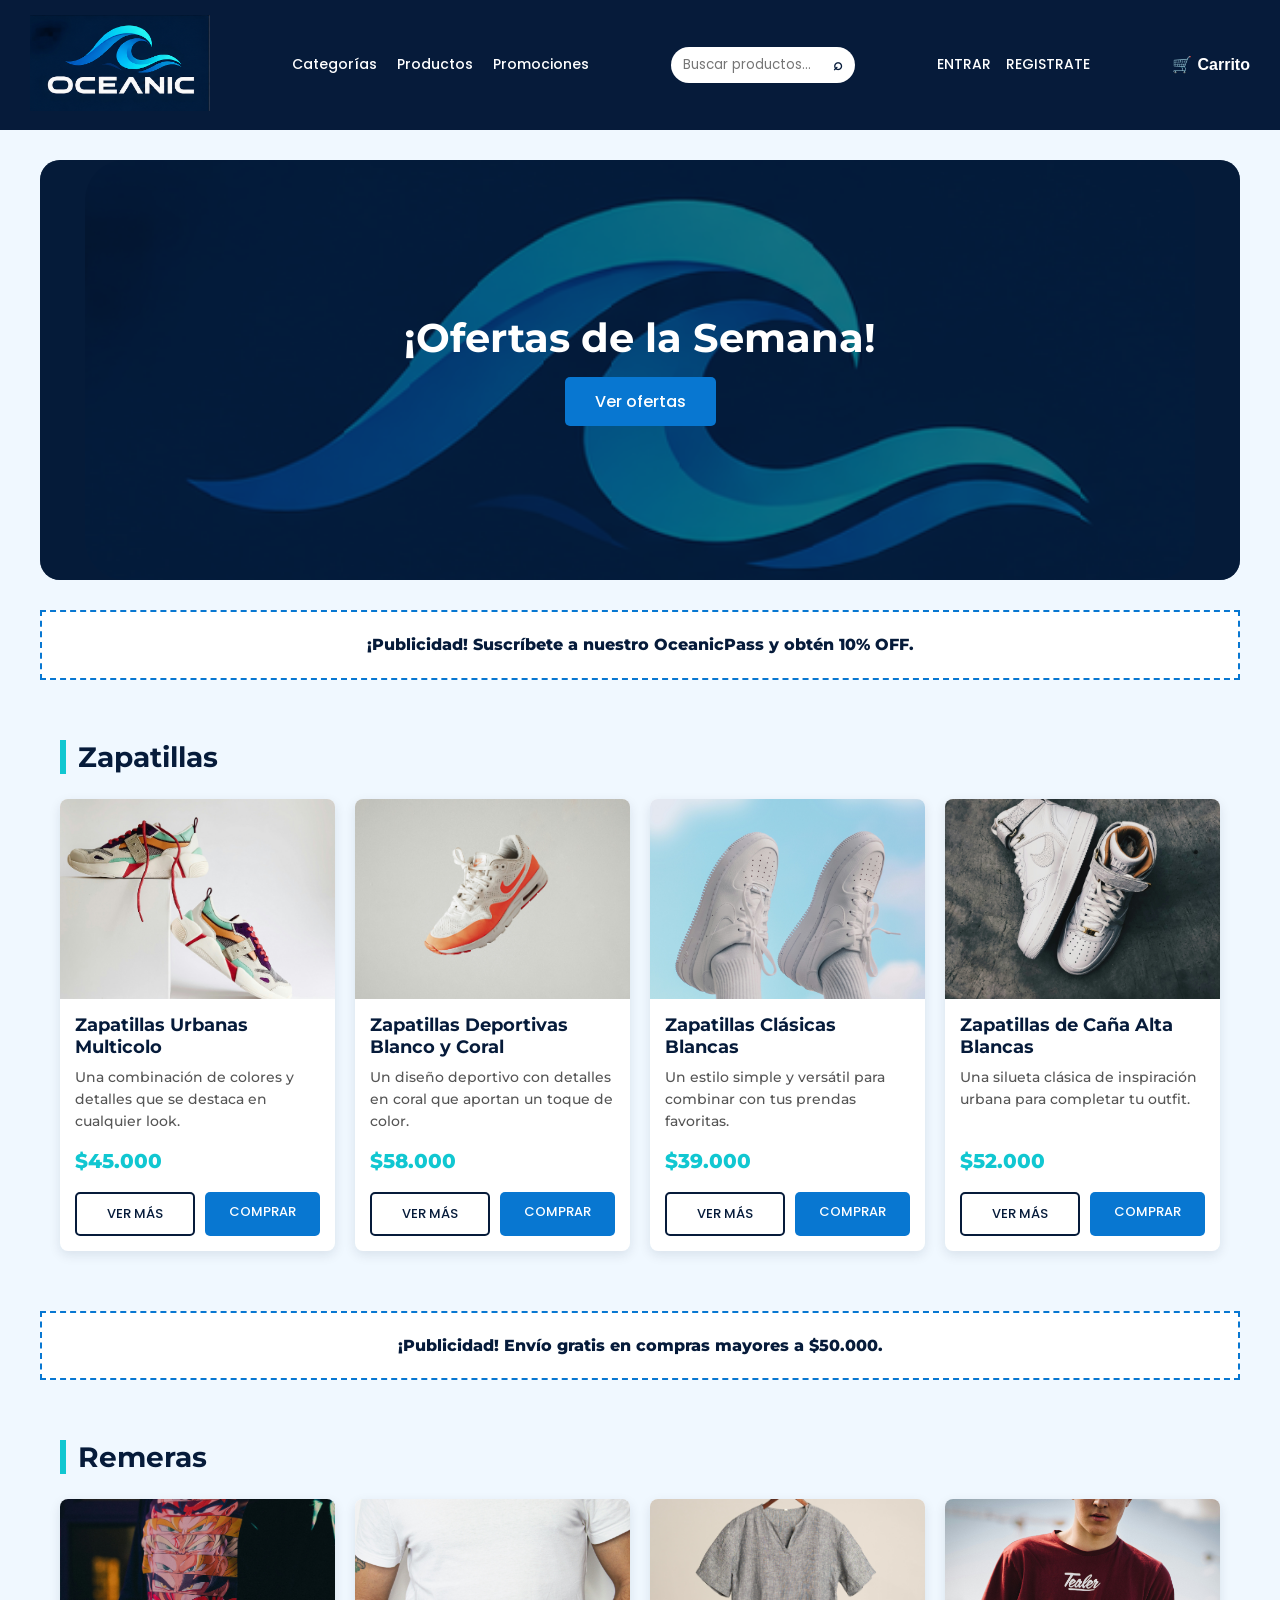
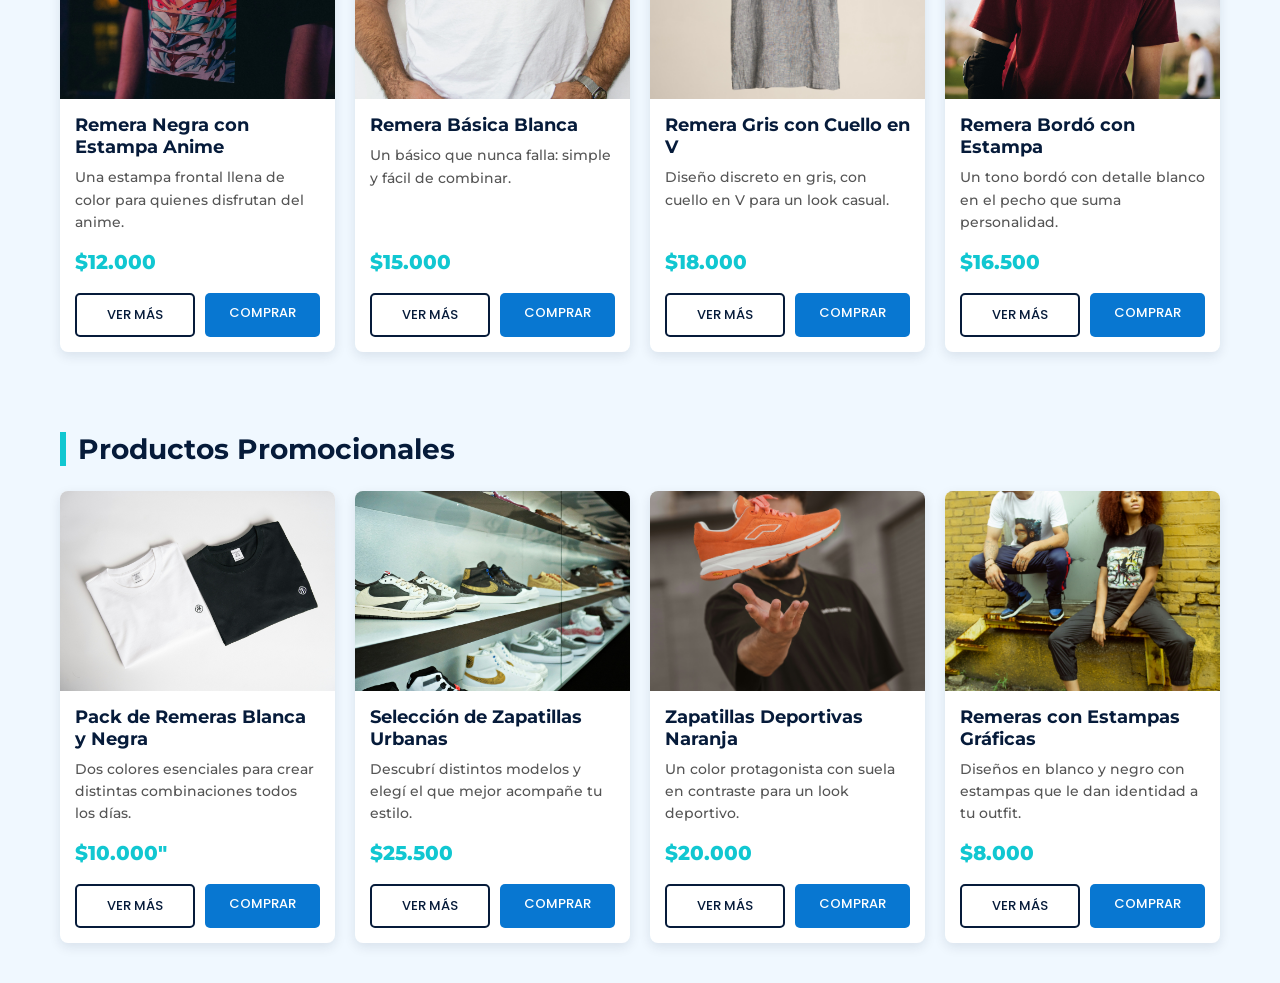
==== commit 46771f41: "feat: integrate responsive navbar" ====
--- a/index.html
+++ b/index.html
@@ -1,28 +1,63 @@
-<!DOCTYPE html>
+<!doctype html>
 <html lang="es">
-<head>
-    <meta charset="UTF-8">
-    <meta name="viewport" content="width=device-width, initial-scale=1.0">
+  <head>
+    <meta charset="UTF-8" />
+    <meta name="viewport" content="width=device-width, initial-scale=1.0" />
 
     <title>OCEANIC | Indumentaria y accesorios</title>
 
     <!-- Tipografías -->
-    <link rel="preconnect" href="https://fonts.googleapis.com">
-    <link rel="preconnect" href="https://fonts.gstatic.com" crossorigin>
-    <link href="https://fonts.googleapis.com/css2?family=Michroma&display=swap" rel="stylesheet">
-    <link href="https://fonts.googleapis.com/css2?family=Montserrat:wght@800&display=swap" rel="stylesheet">
-    <link href="https://fonts.googleapis.com/css2?family=Poppins:wght@500&display=swap" rel="stylesheet">
+    <link rel="preconnect" href="https://fonts.googleapis.com" />
+    <link rel="preconnect" href="https://fonts.gstatic.com" crossorigin />
+    <link
+      href="https://fonts.googleapis.com/css2?family=Michroma&display=swap"
+      rel="stylesheet"
+    />
+    <link
+      href="https://fonts.googleapis.com/css2?family=Montserrat:wght@800&display=swap"
+      rel="stylesheet"
+    />
+    <link
+      href="https://fonts.googleapis.com/css2?family=Poppins:wght@500&display=swap"
+      rel="stylesheet"
+    />
 
     <!-- CSS propio -->
-    <link rel="stylesheet" href="css/styles.css">
-</head>
-
-<body>
-
+    <link rel="stylesheet" href="css/styles.css" />
+  </head>
+
+  <body>
+    <!-- NAVBAR OCEANIC -->
+    <nav class="navbar-oceanic">
+      <a href="index.html" class="navbar-brand">
+        <img src="assets/img/logo1.png" alt="OCEANIC" />
+      </a>
+
+      <div class="menu-navegacion">
+        <a href="#zapatillas">Categorías</a>
+        <a href="#remeras">Productos</a>
+        <a href="#promocionales">Promociones</a>
+      </div>
+
+      <div class="buscador">
+        <input type="search" placeholder="Buscar productos..." />
+        <span>⌕</span>
+      </div>
+
+      <div class="accesos">
+        <a href="login.html">ENTRAR</a>
+        <a href="register.html">REGISTRATE</a>
+      </div>
+
+      <div class="carrito">
+      <span>🛒</span>
+        <span>Carrito</span>
+      </div>
+    </nav>
     <!-- Banner principal -->
     <header class="slider-container">
       <div class="slider-imagen">
-        <img src="./assets/img/logo2.png" class="slider-img" alt="Oceanic">
+        <img src="./assets/img/logo2.png" class="slider-img" alt="Oceanic" />
       </div>
       <div class="slider-texto">
         <h1 class="slider-titulo">¡Ofertas de la Semana!</h1>
@@ -30,204 +65,275 @@
       </div>
     </header>
 
-  <!-- PUBLICIDAD 1 -->
-  <div class="publicidad">
-    <p>¡Publicidad! Suscríbete a nuestro OceanicPass y obtén 10% OFF.</p>
-  </div>
-
-  <!-- SECCIÓN 1: ZAPATILLAS -->
-  <section class="seccion" id="zapatillas">
-    <h2 class="seccion-titulo">Zapatillas</h2>
-    <div class="contenedor-productos">
-      
-      <div class="tarjeta">
-        <img src="./assets/img/zapatilla1.jpg" alt="Zapatilla Urbana" class="tarjeta-imagen">
-        <div class="tarjeta-info">
-          <h3 class="tarjeta-nombre">Zapatillas Urbanas Multicolo</h3>
-          <p class="tarjeta-descripcion">Una combinación de colores y detalles que se destaca en cualquier look.</p>
-          <p class="tarjeta-precio">$45.000</p>
-          <div class="botones">
-            <a href="" class="btn-ver">VER MÁS</a>
-            <a href="" class="btn-comprar">COMPRAR</a>
-          </div>
-        </div>
-      </div>
-
-      <div class="tarjeta">
-        <img src="./assets/img/zapatilla2.jpg" alt="Zapatilla Running" class="tarjeta-imagen">
-        <div class="tarjeta-info">
-          <h3 class="tarjeta-nombre">Zapatillas Deportivas Blanco y Coral </h3>
-          <p class="tarjeta-descripcion">Un diseño deportivo con detalles en coral que aportan un toque de color.</p>
-          <p class="tarjeta-precio">$58.000</p>
-          <div class="botones">
-            <a href="" class="btn-ver">VER MÁS</a>
-            <a href="" class="btn-comprar">COMPRAR</a>
-          </div>
-        </div>
-      </div>
-
-      <div class="tarjeta">
-        <img src="./assets/img/zapatilla3.jpg" alt="Zapatilla Clásica" class="tarjeta-imagen">
-        <div class="tarjeta-info">
-          <h3 class="tarjeta-nombre">Zapatillas Clásicas Blancas</h3>
-          <p class="tarjeta-descripcion">Un estilo simple y versátil para combinar con tus prendas favoritas.</p>
-          <p class="tarjeta-precio">$39.000</p>
-          <div class="botones">
-            <a href="" class="btn-ver">VER MÁS</a>
-            <a href="" class="btn-comprar">COMPRAR</a>
-          </div>
-        </div>
-      </div>
-
-      <div class="tarjeta">
-        <img src="./assets/img/zapatilla4.jpg" alt="Zapatilla Skate" class="tarjeta-imagen">
-        <div class="tarjeta-info">
-          <h3 class="tarjeta-nombre">Zapatillas de Caña Alta Blancas</h3>
-          <p class="tarjeta-descripcion">Una silueta clásica de inspiración urbana para completar tu outfit.</p>
-          <p class="tarjeta-precio">$52.000</p>
-          <div class="botones">
-            <a href="" class="btn-ver">VER MÁS</a>
-            <a href="" class="btn-comprar">COMPRAR</a>
-          </div>
-        </div>
-      </div>
-
+    <!-- PUBLICIDAD 1 -->
+    <div class="publicidad">
+      <p>¡Publicidad! Suscríbete a nuestro OceanicPass y obtén 10% OFF.</p>
     </div>
-  </section>
-
-  <!-- PUBLICIDAD 2 (Oculta en celulares) -->
-  <div class="publicidad publicidad-oculta">
-    <p>¡Publicidad! Envío gratis en compras mayores a $50.000.</p>
-  </div>
-
-  <!-- SECCIÓN 2: REMERAS -->
-  <section class="seccion" id="remeras">
-    <h2 class="seccion-titulo">Remeras</h2>
-    <div class="contenedor-productos">
-      
-      <div class="tarjeta">
-        <img src="./assets/img/remera1.jpg" alt="Remera Básica" class="tarjeta-imagen">
-        <div class="tarjeta-info">
-          <h3 class="tarjeta-nombre">Remera Negra con Estampa Anime </h3>
-          <p class="tarjeta-descripcion">Una estampa frontal llena de color para quienes disfrutan del anime.</p>
-          <p class="tarjeta-precio">$12.000</p>
-          <div class="botones">
-            <a href="" class="btn-ver">VER MÁS</a>
-            <a href="" class="btn-comprar">COMPRAR</a>
-          </div>
-        </div>
-      </div>
-
-      <div class="tarjeta">
-        <img src="./assets/img/remera2.jpg" alt="Remera Estampada" class="tarjeta-imagen">
-        <div class="tarjeta-info">
-          <h3 class="tarjeta-nombre">Remera Básica Blanca </h3>
-          <p class="tarjeta-descripcion">Un básico que nunca falla: simple y fácil de combinar.</p>
-          <p class="tarjeta-precio">$15.000</p>
-          <div class="botones">
-            <a href="" class="btn-ver">VER MÁS</a>
-            <a href="" class="btn-comprar">COMPRAR</a>
-          </div>
-        </div>
-      </div>
-
-      <div class="tarjeta">
-        <img src="./assets/img/remera3.jpg" alt="Remera Oversize" class="tarjeta-imagen">
-        <div class="tarjeta-info">
-          <h3 class="tarjeta-nombre">Remera Gris con Cuello en V</h3>
-          <p class="tarjeta-descripcion">Diseño discreto en gris, con cuello en V para un look casual.</p>
-          <p class="tarjeta-precio">$18.000</p>
-          <div class="botones">
-            <a href="" class="btn-ver">VER MÁS</a>
-            <a href="" class="btn-comprar">COMPRAR</a>
-          </div>
-        </div>
-      </div>
-
-      <div class="tarjeta">
-        <img src="./assets/img/remera4.jpg" alt="Remera Manga Larga" class="tarjeta-imagen">
-        <div class="tarjeta-info">
-          <h3 class="tarjeta-nombre">Remera Bordó con Estampa </h3>
-          <p class="tarjeta-descripcion">Un tono bordó con detalle blanco en el pecho que suma personalidad.</p>
-          <p class="tarjeta-precio">$16.500</p>
-          <div class="botones">
-            <a href="" class="btn-ver">VER MÁS</a>
-            <a href="" class="btn-comprar">COMPRAR</a>
-          </div>
-        </div>
-      </div>
-
+
+    <!-- SECCIÓN 1: ZAPATILLAS -->
+    <section class="seccion" id="zapatillas">
+      <h2 class="seccion-titulo">Zapatillas</h2>
+      <div class="contenedor-productos">
+        <div class="tarjeta">
+          <img
+            src="./assets/img/zapatilla1.jpg"
+            alt="Zapatilla Urbana"
+            class="tarjeta-imagen"
+          />
+          <div class="tarjeta-info">
+            <h3 class="tarjeta-nombre">Zapatillas Urbanas Multicolo</h3>
+            <p class="tarjeta-descripcion">
+              Una combinación de colores y detalles que se destaca en cualquier
+              look.
+            </p>
+            <p class="tarjeta-precio">$45.000</p>
+            <div class="botones">
+              <a href="" class="btn-ver">VER MÁS</a>
+              <a href="" class="btn-comprar">COMPRAR</a>
+            </div>
+          </div>
+        </div>
+
+        <div class="tarjeta">
+          <img
+            src="./assets/img/zapatilla2.jpg"
+            alt="Zapatilla Running"
+            class="tarjeta-imagen"
+          />
+          <div class="tarjeta-info">
+            <h3 class="tarjeta-nombre">Zapatillas Deportivas Blanco y Coral</h3>
+            <p class="tarjeta-descripcion">
+              Un diseño deportivo con detalles en coral que aportan un toque de
+              color.
+            </p>
+            <p class="tarjeta-precio">$58.000</p>
+            <div class="botones">
+              <a href="" class="btn-ver">VER MÁS</a>
+              <a href="" class="btn-comprar">COMPRAR</a>
+            </div>
+          </div>
+        </div>
+
+        <div class="tarjeta">
+          <img
+            src="./assets/img/zapatilla3.jpg"
+            alt="Zapatilla Clásica"
+            class="tarjeta-imagen"
+          />
+          <div class="tarjeta-info">
+            <h3 class="tarjeta-nombre">Zapatillas Clásicas Blancas</h3>
+            <p class="tarjeta-descripcion">
+              Un estilo simple y versátil para combinar con tus prendas
+              favoritas.
+            </p>
+            <p class="tarjeta-precio">$39.000</p>
+            <div class="botones">
+              <a href="" class="btn-ver">VER MÁS</a>
+              <a href="" class="btn-comprar">COMPRAR</a>
+            </div>
+          </div>
+        </div>
+
+        <div class="tarjeta">
+          <img
+            src="./assets/img/zapatilla4.jpg"
+            alt="Zapatilla Skate"
+            class="tarjeta-imagen"
+          />
+          <div class="tarjeta-info">
+            <h3 class="tarjeta-nombre">Zapatillas de Caña Alta Blancas</h3>
+            <p class="tarjeta-descripcion">
+              Una silueta clásica de inspiración urbana para completar tu
+              outfit.
+            </p>
+            <p class="tarjeta-precio">$52.000</p>
+            <div class="botones">
+              <a href="" class="btn-ver">VER MÁS</a>
+              <a href="" class="btn-comprar">COMPRAR</a>
+            </div>
+          </div>
+        </div>
+      </div>
+    </section>
+
+    <!-- PUBLICIDAD 2 (Oculta en celulares) -->
+    <div class="publicidad publicidad-oculta">
+      <p>¡Publicidad! Envío gratis en compras mayores a $50.000.</p>
     </div>
-  </section>
-
-  <!-- SECCIÓN 3: PRODUCTOS PROMOCIONALES -->
-  <section class="seccion" id="promocionales">
-    <h2 class="seccion-titulo">Productos Promocionales</h2>
-    <div class="contenedor-productos">
-      <div class="tarjeta">
-        <img src="./assets/img/promo1.jpg" alt="Mochila Urbana" class="tarjeta-imagen">
-        <div class="tarjeta-info">
-          <h3 class="tarjeta-nombre">Pack de Remeras Blanca y Negra</h3>
-          <p class="tarjeta-descripcion">Dos colores esenciales para crear distintas combinaciones todos los días.</p>
-          <p class="tarjeta-precio">$10.000"</p>
-          <div class="botones">
-            <a href="" class="btn-ver">VER MÁS</a>
-            <a href="" class="btn-comprar">COMPRAR</a>
-          </div>
-        </div>
-      </div>
-      
-      
-      
-      <div class="tarjeta">
-        <img src="./assets/img/promo2.jpg" alt="Botella Térmica" class="tarjeta-imagen">
-        <div class="tarjeta-info">
-          <h3 class="tarjeta-nombre">Selección de Zapatillas Urbanas</h3>
-          <p class="tarjeta-descripcion">Descubrí distintos modelos y elegí el que mejor acompañe tu estilo.</p>
-          <p class="tarjeta-precio">$25.500</p>
-          <div class="botones">
-            <a href="" class="btn-ver">VER MÁS</a>
-            <a href="" class="btn-comprar">COMPRAR</a>
-          </div>
-        </div>
-      </div>
-      
-      <div class="tarjeta">
-        <img src="./assets/img/promo3.jpg" alt="Pack de Medias" class="tarjeta-imagen">
-        <div class="tarjeta-info">
-          <h3 class="tarjeta-nombre">Zapatillas Deportivas Naranja</h3>
-          <p class="tarjeta-descripcion">Un color protagonista con suela en contraste para un look deportivo.</p>
-          <p class="tarjeta-precio">$20.000</p>
-          <div class="botones">
-            <a href="" class="btn-ver">VER MÁS</a>
-            <a href="" class="btn-comprar">COMPRAR</a>
-          </div>
-        </div>
-      </div>
-      <div class="tarjeta">
-        <img src="./assets/img/promo4.jpg" alt="Gorra Deportiva" class="tarjeta-imagen">
-        <div class="tarjeta-info">
-          <h3 class="tarjeta-nombre">Remeras con Estampas Gráficas</h3>
-          <p class="tarjeta-descripcion">Diseños en blanco y negro con estampas que le dan identidad a tu outfit.</p>
-          <p class="tarjeta-precio">$8.000</p>
-          <div class="botones">
-            <a href="" class="btn-ver">VER MÁS</a>
-            <a href="" class="btn-comprar">COMPRAR</a>
-          </div>
-        </div>
-      </div>
-
-    </div>
-  </section>
-
-
-    <main>
-    </main>
+
+    <!-- SECCIÓN 2: REMERAS -->
+    <section class="seccion" id="remeras">
+      <h2 class="seccion-titulo">Remeras</h2>
+      <div class="contenedor-productos">
+        <div class="tarjeta">
+          <img
+            src="./assets/img/remera1.jpg"
+            alt="Remera Básica"
+            class="tarjeta-imagen"
+          />
+          <div class="tarjeta-info">
+            <h3 class="tarjeta-nombre">Remera Negra con Estampa Anime</h3>
+            <p class="tarjeta-descripcion">
+              Una estampa frontal llena de color para quienes disfrutan del
+              anime.
+            </p>
+            <p class="tarjeta-precio">$12.000</p>
+            <div class="botones">
+              <a href="" class="btn-ver">VER MÁS</a>
+              <a href="" class="btn-comprar">COMPRAR</a>
+            </div>
+          </div>
+        </div>
+
+        <div class="tarjeta">
+          <img
+            src="./assets/img/remera2.jpg"
+            alt="Remera Estampada"
+            class="tarjeta-imagen"
+          />
+          <div class="tarjeta-info">
+            <h3 class="tarjeta-nombre">Remera Básica Blanca</h3>
+            <p class="tarjeta-descripcion">
+              Un básico que nunca falla: simple y fácil de combinar.
+            </p>
+            <p class="tarjeta-precio">$15.000</p>
+            <div class="botones">
+              <a href="" class="btn-ver">VER MÁS</a>
+              <a href="" class="btn-comprar">COMPRAR</a>
+            </div>
+          </div>
+        </div>
+
+        <div class="tarjeta">
+          <img
+            src="./assets/img/remera3.jpg"
+            alt="Remera Oversize"
+            class="tarjeta-imagen"
+          />
+          <div class="tarjeta-info">
+            <h3 class="tarjeta-nombre">Remera Gris con Cuello en V</h3>
+            <p class="tarjeta-descripcion">
+              Diseño discreto en gris, con cuello en V para un look casual.
+            </p>
+            <p class="tarjeta-precio">$18.000</p>
+            <div class="botones">
+              <a href="" class="btn-ver">VER MÁS</a>
+              <a href="" class="btn-comprar">COMPRAR</a>
+            </div>
+          </div>
+        </div>
+
+        <div class="tarjeta">
+          <img
+            src="./assets/img/remera4.jpg"
+            alt="Remera Manga Larga"
+            class="tarjeta-imagen"
+          />
+          <div class="tarjeta-info">
+            <h3 class="tarjeta-nombre">Remera Bordó con Estampa</h3>
+            <p class="tarjeta-descripcion">
+              Un tono bordó con detalle blanco en el pecho que suma
+              personalidad.
+            </p>
+            <p class="tarjeta-precio">$16.500</p>
+            <div class="botones">
+              <a href="" class="btn-ver">VER MÁS</a>
+              <a href="" class="btn-comprar">COMPRAR</a>
+            </div>
+          </div>
+        </div>
+      </div>
+    </section>
+
+    <!-- SECCIÓN 3: PRODUCTOS PROMOCIONALES -->
+    <section class="seccion" id="promocionales">
+      <h2 class="seccion-titulo">Productos Promocionales</h2>
+      <div class="contenedor-productos">
+        <div class="tarjeta">
+          <img
+            src="./assets/img/promo1.jpg"
+            alt="Mochila Urbana"
+            class="tarjeta-imagen"
+          />
+          <div class="tarjeta-info">
+            <h3 class="tarjeta-nombre">Pack de Remeras Blanca y Negra</h3>
+            <p class="tarjeta-descripcion">
+              Dos colores esenciales para crear distintas combinaciones todos
+              los días.
+            </p>
+            <p class="tarjeta-precio">$10.000"</p>
+            <div class="botones">
+              <a href="" class="btn-ver">VER MÁS</a>
+              <a href="" class="btn-comprar">COMPRAR</a>
+            </div>
+          </div>
+        </div>
+
+        <div class="tarjeta">
+          <img
+            src="./assets/img/promo2.jpg"
+            alt="Botella Térmica"
+            class="tarjeta-imagen"
+          />
+          <div class="tarjeta-info">
+            <h3 class="tarjeta-nombre">Selección de Zapatillas Urbanas</h3>
+            <p class="tarjeta-descripcion">
+              Descubrí distintos modelos y elegí el que mejor acompañe tu
+              estilo.
+            </p>
+            <p class="tarjeta-precio">$25.500</p>
+            <div class="botones">
+              <a href="" class="btn-ver">VER MÁS</a>
+              <a href="" class="btn-comprar">COMPRAR</a>
+            </div>
+          </div>
+        </div>
+
+        <div class="tarjeta">
+          <img
+            src="./assets/img/promo3.jpg"
+            alt="Pack de Medias"
+            class="tarjeta-imagen"
+          />
+          <div class="tarjeta-info">
+            <h3 class="tarjeta-nombre">Zapatillas Deportivas Naranja</h3>
+            <p class="tarjeta-descripcion">
+              Un color protagonista con suela en contraste para un look
+              deportivo.
+            </p>
+            <p class="tarjeta-precio">$20.000</p>
+            <div class="botones">
+              <a href="" class="btn-ver">VER MÁS</a>
+              <a href="" class="btn-comprar">COMPRAR</a>
+            </div>
+          </div>
+        </div>
+        <div class="tarjeta">
+          <img
+            src="./assets/img/promo4.jpg"
+            alt="Gorra Deportiva"
+            class="tarjeta-imagen"
+          />
+          <div class="tarjeta-info">
+            <h3 class="tarjeta-nombre">Remeras con Estampas Gráficas</h3>
+            <p class="tarjeta-descripcion">
+              Diseños en blanco y negro con estampas que le dan identidad a tu
+              outfit.
+            </p>
+            <p class="tarjeta-precio">$8.000</p>
+            <div class="botones">
+              <a href="" class="btn-ver">VER MÁS</a>
+              <a href="" class="btn-comprar">COMPRAR</a>
+            </div>
+          </div>
+        </div>
+      </div>
+    </section>
+
+    <main></main>
 
     <!-- Pie de página -->
 
-    <footer>
-    </footer>
-
-</body>
-</html>+    <footer></footer>
+  </body>
+</html>
--- a/css/styles.css
+++ b/css/styles.css
@@ -337,3 +337,113 @@
 .acento {
     color: var(--turquesa);
 }
+
+/* ==============================
+   NAVBAR OCEANIC
+============================== */
+
+.navbar-oceanic {
+    width: 100%;
+    min-height: 90px;
+    padding: 15px 30px;
+    display: flex;
+    align-items: center;
+    justify-content: space-between;
+    gap: 20px;
+    background-color: var(--azul-marino);
+}
+
+.navbar-oceanic .navbar-brand img {
+    width: 180px;
+    height: auto;
+}
+
+.menu-navegacion {
+    display: flex;
+    align-items: center;
+    gap: 20px;
+}
+
+.menu-navegacion a,
+.accesos a {
+    color: var(--blanco);
+    font-family: var(--fuente-detalles);
+    font-size: 14px;
+    font-weight: 500;
+    text-decoration: none;
+}
+
+.menu-navegacion a:hover,
+.accesos a:hover {
+    color: var(--turquesa);
+}
+
+.buscador {
+    display: flex;
+    align-items: center;
+    background-color: var(--blanco);
+    border-radius: 20px;
+    padding: 8px 12px;
+}
+
+.buscador input {
+    width: 150px;
+    border: none;
+    outline: none;
+    font-family: var(--fuente-detalles);
+}
+
+.buscador span {
+    color: var(--azul-marino);
+}
+
+.accesos {
+    display: flex;
+    align-items: center;
+    gap: 15px;
+}
+
+.carrito {
+    display: flex;
+    align-items: center;
+    gap: 6px;
+    color: var(--blanco);
+    font-family: var(--fuente-detalles);
+}
+
+/* RESPONSIVE NAVBAR */
+@media (max-width: 900px) {
+    .navbar-oceanic {
+        flex-wrap: wrap;
+        justify-content: center;
+    }
+
+    .menu-navegacion {
+        flex-wrap: wrap;
+        justify-content: center;
+    }
+}
+
+@media (max-width: 600px) {
+    .navbar-oceanic {
+        padding: 15px;
+        gap: 15px;
+    }
+
+    .navbar-oceanic .navbar-brand img {
+        width: 150px;
+    }
+
+    .menu-navegacion {
+        gap: 12px;
+    }
+
+    .menu-navegacion a,
+    .accesos a {
+        font-size: 12px;
+    }
+
+    .buscador input {
+        width: 120px;
+    }
+}
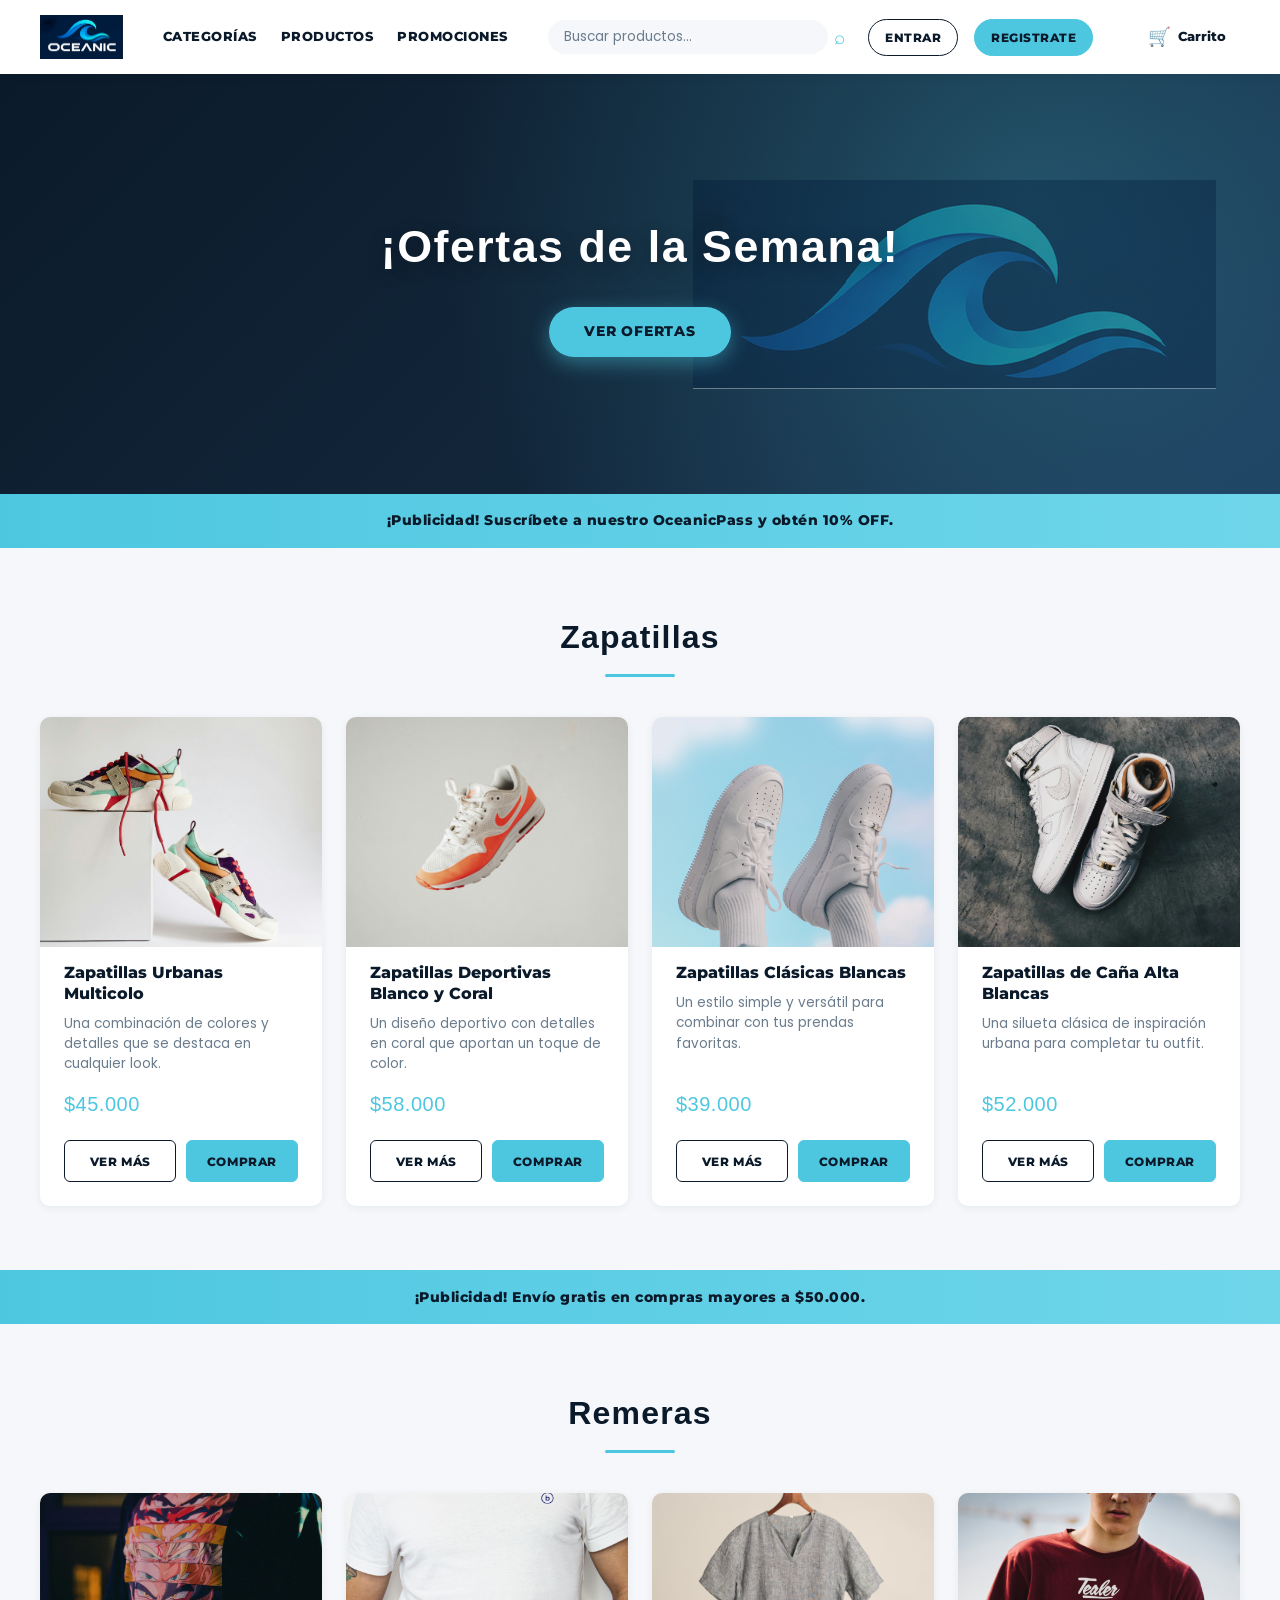
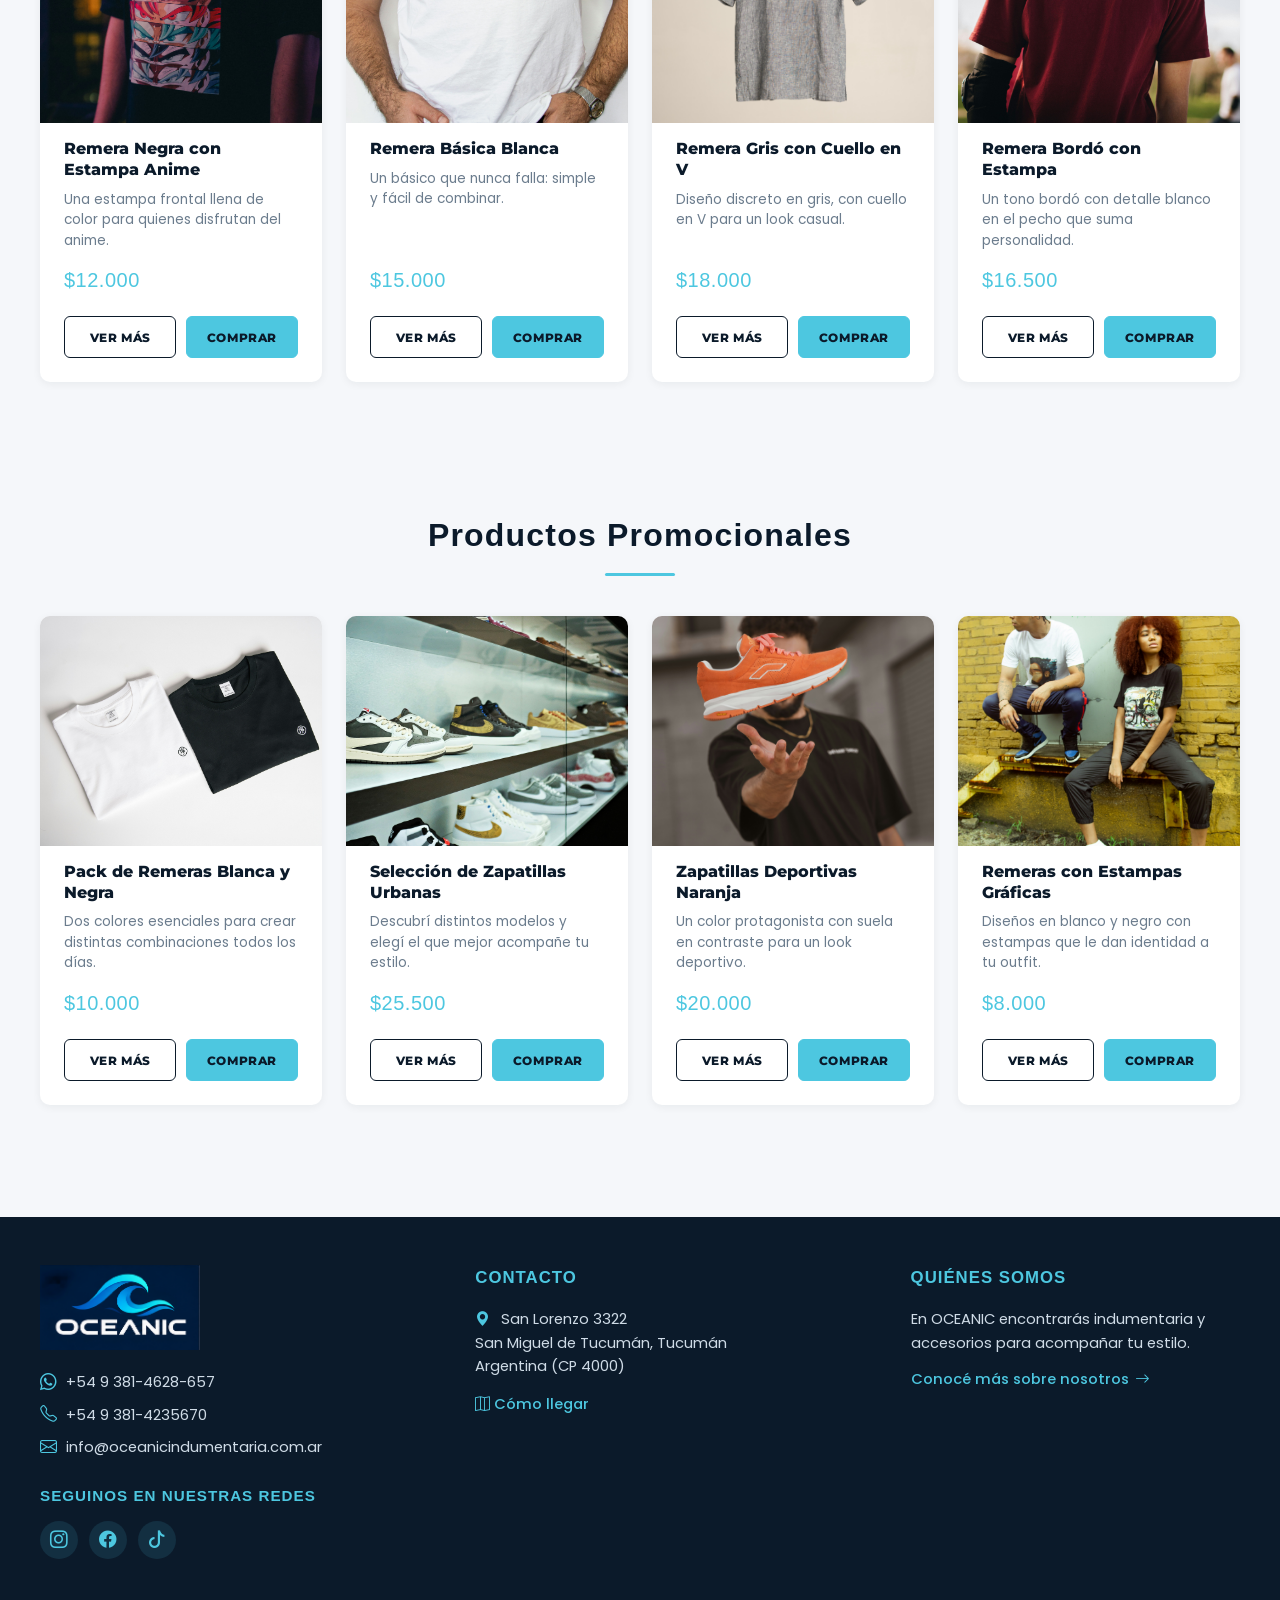
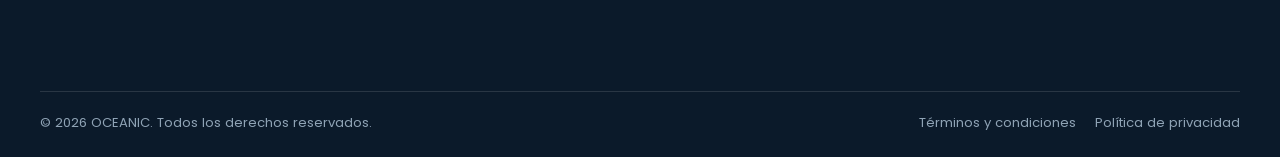
==== commit e5df2504: "refactor: coorijo estilos de proyecto en index.html" ====
--- a/index.html
+++ b/index.html
@@ -22,6 +22,12 @@
       rel="stylesheet"
     />
 
+    <!-- Bootstrap Icons (necesario para los íconos del footer) -->
+    <link
+      rel="stylesheet"
+      href="https://cdn.jsdelivr.net/npm/bootstrap-icons@1.11.3/font/bootstrap-icons.min.css"
+    />
+
     <!-- CSS propio -->
     <link rel="stylesheet" href="css/styles.css" />
   </head>
@@ -50,10 +56,11 @@
       </div>
 
       <div class="carrito">
-      <span>🛒</span>
+        <span>🛒</span>
         <span>Carrito</span>
       </div>
     </nav>
+
     <!-- Banner principal -->
     <header class="slider-container">
       <div class="slider-imagen">
@@ -261,7 +268,7 @@
               Dos colores esenciales para crear distintas combinaciones todos
               los días.
             </p>
-            <p class="tarjeta-precio">$10.000"</p>
+            <p class="tarjeta-precio">$10.000</p>
             <div class="botones">
               <a href="" class="btn-ver">VER MÁS</a>
               <a href="" class="btn-comprar">COMPRAR</a>
@@ -308,6 +315,7 @@
             </div>
           </div>
         </div>
+
         <div class="tarjeta">
           <img
             src="./assets/img/promo4.jpg"
@@ -330,10 +338,114 @@
       </div>
     </section>
 
-    <main></main>
-
     <!-- Pie de página -->
-
-    <footer></footer>
+    <footer class="footer-oceanic">
+      <div class="footer-contenedor">
+        <!-- COLUMNA IZQUIERDA: MARCA + CONTACTO DIRECTO + REDES -->
+        <div class="footer-columna footer-columna-marca">
+          <div class="footer-marca">
+            <img src="assets/img/logo1.png" alt="Logo OCEANIC" />
+          </div>
+
+          <div class="footer-contacto-directo">
+            <p>
+              <i class="bi bi-whatsapp"></i>
+              <a href="https://wa.me/5493814628657" target="_blank" rel="noopener">
+                +54 9 381-4628-657
+              </a>
+            </p>
+            <p>
+              <i class="bi bi-telephone"></i>
+              <a href="tel:+5493814235670">+54 9 381-4235670</a>
+            </p>
+            <p>
+              <i class="bi bi-envelope"></i>
+              <a href="mailto:info@oceanicindumentaria.com.ar">
+                info@oceanicindumentaria.com.ar
+              </a>
+            </p>
+          </div>
+
+          <div class="footer-redes">
+            <h3>Seguinos en nuestras redes</h3>
+            <div class="redes-sociales">
+              <a href="#" target="_blank" rel="noopener" aria-label="Instagram">
+                <i class="bi bi-instagram"></i>
+              </a>
+              <a href="#" target="_blank" rel="noopener" aria-label="Facebook">
+                <i class="bi bi-facebook"></i>
+              </a>
+              <a href="#" target="_blank" rel="noopener" aria-label="TikTok">
+                <i class="bi bi-tiktok"></i>
+              </a>
+            </div>
+          </div>
+        </div>
+
+        <!-- COLUMNA CENTRAL: CONTACTO / UBICACIÓN -->
+        <div class="footer-columna footer-columna-contacto">
+          <h3>Contacto</h3>
+
+          <p class="footer-direccion">
+            <i class="bi bi-geo-alt-fill"></i>
+            San Lorenzo 3322<br />
+            San Miguel de Tucumán, Tucumán<br />
+            Argentina (CP 4000)
+          </p>
+
+          <a
+            class="footer-link-mapa"
+            href="https://www.google.com/maps/search/?api=1&query=San+Lorenzo+3322+San+Miguel+de+Tucum%C3%A1n+Tucum%C3%A1n+Argentina"
+            target="_blank"
+            rel="noopener"
+          >
+            <i class="bi bi-map"></i>
+            Cómo llegar
+          </a>
+
+          <div class="footer-mapa">
+            <iframe
+              src="https://www.google.com/maps?q=San+Lorenzo+3322+San+Miguel+de+Tucuman+Tucuman+Argentina&output=embed"
+              width="100%"
+              height="220"
+              style="border: 0"
+              allowfullscreen=""
+              loading="lazy"
+              referrerpolicy="no-referrer-when-downgrade"
+              title="Ubicación de OCEANIC"
+            >
+            </iframe>
+          </div>
+        </div>
+
+        <!-- COLUMNA DERECHA: QUIÉNES SOMOS -->
+        <div class="footer-columna footer-columna-nosotros">
+          <h3>Quiénes somos</h3>
+
+          <p>
+            En OCEANIC encontrarás indumentaria y accesorios para acompañar tu
+            estilo.
+          </p>
+
+          <a
+            href="#"
+            class="footer-link-nosotros"
+            aria-label="Conocer más sobre OCEANIC"
+          >
+            Conocé más sobre nosotros
+            <i class="bi bi-arrow-right"></i>
+          </a>
+        </div>
+      </div>
+
+      <!-- BARRA INFERIOR -->
+      <div class="footer-bottom">
+        <p>© 2026 OCEANIC. Todos los derechos reservados.</p>
+        <div class="footer-legal">
+          <a href="#">Términos y condiciones</a>
+          <a href="#">Política de privacidad</a>
+        </div>
+      </div>
+    </footer>
   </body>
-</html>
+</html>
--- a/css/styles.css
+++ b/css/styles.css
@@ -1,449 +1,842 @@
-/* ESTILOS GENERALES DE OCEANIC */
-
-/* CONFIGURACIÓN GENERAL */
-* {
-    margin: 0;
-    padding: 0;
-    box-sizing: border-box;
-}
-
-/* PALETA DE COLORES Y TIPOGRAFÍAS */
+/* ========================================================= */
+/* 1. VARIABLES GLOBALES                                      */
+/* ========================================================= */
 :root {
-    --azul-marino: #061B3A;
-    --azul-oceano: #0877D1;
-    --turquesa: #11C7D1;
-    --blanco-suave: #f0f8ff;
-    --blanco: #FFFFFF;
-
-    --fuente-logo: 'Michroma', sans-serif;
-    --fuente-general: 'Montserrat', sans-serif;
-    --fuente-detalles: 'Poppins', sans-serif;
-}
-
-/* CUERPO GENERAL */
+  /* Colores de marca */
+  --color-primario: #0b1a2a;
+  --color-secundario: #12263a;
+  --color-acento: #4dc7e0;
+  --color-acento-hover: #38b6cf;
+  --color-texto: #1a2a3a;
+  --color-texto-claro: #6b7c8d;
+  --color-fondo: #f5f7fa;
+  --color-blanco: #ffffff;
+  --color-borde: #e1e8ee;
+
+  /* Tipografías */
+  --fuente-titulos: "Michroma", sans-serif;
+  --fuente-subtitulos: "Montserrat", sans-serif;
+  --fuente-cuerpo: "Poppins", sans-serif;
+
+  /* Espaciados */
+  --espaciado-xs: 0.5rem;
+  --espaciado-sm: 1rem;
+  --espaciado-md: 1.5rem;
+  --espaciado-lg: 2.5rem;
+  --espaciado-xl: 4rem;
+
+  /* Radios y sombras */
+  --radio-sm: 6px;
+  --radio-md: 10px;
+  --radio-lg: 16px;
+  --sombra-sm: 0 2px 8px rgba(11, 26, 42, 0.06);
+  --sombra-md: 0 6px 20px rgba(11, 26, 42, 0.1);
+  --sombra-lg: 0 12px 32px rgba(11, 26, 42, 0.14);
+
+  /* Transiciones */
+  --transicion: 0.25s ease;
+}
+
+/* ========================================================= */
+/* 2. RESET Y BASE                                            */
+/* ========================================================= */
+*,
+*::before,
+*::after {
+  margin: 0;
+  padding: 0;
+  box-sizing: border-box;
+}
+
+html {
+  scroll-behavior: smooth;
+}
+
 body {
-    background-color: var(--blanco-suave);
-    color: var(--azul-marino);
-    font-family: var(--fuente-general);
-    font-weight: 800;
-}
-
-
-/* CODIFICACION PARTE DEL CATALOGO */
-
+  font-family: var(--fuente-cuerpo);
+  color: var(--color-texto);
+  background-color: var(--color-fondo);
+  line-height: 1.6;
+  -webkit-font-smoothing: antialiased;
+  overflow-x: hidden;
+}
+
+img {
+  max-width: 100%;
+  display: block;
+}
+
+a {
+  color: inherit;
+  text-decoration: none;
+  transition: color var(--transicion);
+}
+
+button,
+input {
+  font-family: inherit;
+  border: none;
+  outline: none;
+}
+
+/* ========================================================= */
+/* 3. BOTONES COMPARTIDOS                                     */
+/* ========================================================= */
+.btn-ver,
+.btn-comprar {
+  display: inline-block;
+  padding: 0.65rem 1.2rem;
+  border-radius: var(--radio-sm);
+  font-family: var(--fuente-subtitulos);
+  font-size: 0.75rem;
+  font-weight: 800;
+  letter-spacing: 0.6px;
+  text-transform: uppercase;
+  cursor: pointer;
+  transition: all var(--transicion);
+  text-align: center;
+}
+
+.btn-ver {
+  background-color: transparent;
+  color: var(--color-primario);
+  border: 1.5px solid var(--color-primario);
+}
+
+.btn-ver:hover {
+  background-color: var(--color-primario);
+  color: var(--color-blanco);
+}
+
+.btn-comprar {
+  background-color: var(--color-acento);
+  color: var(--color-primario);
+  border: 1.5px solid var(--color-acento);
+}
+
+.btn-comprar:hover {
+  background-color: var(--color-primario);
+  border-color: var(--color-primario);
+  color: var(--color-acento);
+  transform: translateY(-2px);
+  box-shadow: var(--sombra-md);
+}
+
+/* ========================================================= */
+/* 4. NAVBAR OCEANIC                                          */
+/* ========================================================= */
+.navbar-oceanic {
+  position: sticky;
+  top: 0;
+  z-index: 100;
+  display: flex;
+  align-items: center;
+  justify-content: space-between;
+  gap: var(--espaciado-md);
+  padding: 0.9rem 2.5rem;
+  background-color: var(--color-blanco);
+  box-shadow: var(--sombra-sm);
+}
+
+.navbar-brand img {
+  height: 44px;
+  width: auto;
+  transition: transform var(--transicion);
+}
+
+.navbar-brand:hover img {
+  transform: scale(1.05);
+}
+
+.menu-navegacion {
+  display: flex;
+  gap: var(--espaciado-md);
+  font-family: var(--fuente-subtitulos);
+  font-size: 0.8rem;
+  font-weight: 800;
+  letter-spacing: 0.5px;
+  text-transform: uppercase;
+}
+
+.menu-navegacion a {
+  position: relative;
+  color: var(--color-primario);
+  padding: 0.4rem 0;
+}
+
+.menu-navegacion a::after {
+  content: "";
+  position: absolute;
+  left: 0;
+  bottom: 0;
+  width: 0;
+  height: 2px;
+  background-color: var(--color-acento);
+  transition: width var(--transicion);
+}
+
+.menu-navegacion a:hover::after {
+  width: 100%;
+}
+
+.menu-navegacion a:hover {
+  color: var(--color-acento);
+}
+
+/* Buscador */
+.buscador {
+  position: relative;
+  display: flex;
+  align-items: center;
+  background-color: var(--color-fondo);
+  border-radius: 999px;
+  padding: 0.45rem 1rem;
+  flex: 1;
+  max-width: 280px;
+}
+
+.buscador input {
+  flex: 1;
+  background: transparent;
+  font-size: 0.85rem;
+  color: var(--color-texto);
+}
+
+.buscador input::placeholder {
+  color: var(--color-texto-claro);
+}
+
+.buscador span {
+  font-size: 1.2rem;
+  color: var(--color-acento);
+  cursor: pointer;
+  line-height: 1;
+}
+
+/* Accesos */
+.accesos {
+  display: flex;
+  gap: var(--espaciado-sm);
+  font-family: var(--fuente-subtitulos);
+  font-size: 0.75rem;
+  font-weight: 800;
+  letter-spacing: 0.5px;
+}
+
+.accesos a {
+  padding: 0.5rem 1rem;
+  border-radius: 999px;
+  transition: all var(--transicion);
+}
+
+.accesos a:first-child {
+  color: var(--color-primario);
+  border: 1.5px solid var(--color-primario);
+}
+
+.accesos a:first-child:hover {
+  background-color: var(--color-primario);
+  color: var(--color-blanco);
+}
+
+.accesos a:last-child {
+  background-color: var(--color-acento);
+  color: var(--color-primario);
+  border: 1.5px solid var(--color-acento);
+}
+
+.accesos a:last-child:hover {
+  background-color: var(--color-acento-hover);
+  border-color: var(--color-acento-hover);
+  transform: translateY(-2px);
+}
+
+/* Carrito */
+.carrito {
+  display: flex;
+  align-items: center;
+  gap: 0.4rem;
+  font-family: var(--fuente-subtitulos);
+  font-size: 0.8rem;
+  font-weight: 800;
+  color: var(--color-primario);
+  cursor: pointer;
+  padding: 0.5rem 0.9rem;
+  border-radius: var(--radio-sm);
+  transition: background-color var(--transicion);
+}
+
+.carrito:hover {
+  background-color: rgba(77, 199, 224, 0.12);
+}
+
+.carrito span:first-child {
+  font-size: 1.15rem;
+}
+
+/* ========================================================= */
+/* 5. SLIDER / BANNER PRINCIPAL                               */
+/* ========================================================= */
 .slider-container {
-    width: calc(100% - 40px);
-    max-width: 1200px;
-    margin: 30px auto;
-    position: relative;
-    border-radius: 20px;
-    overflow: hidden;
-    background-color: #061B3A;
-}
-
-.slider-img {
-    border-radius: 40px;
-    height: 420px;
-    display: block;
-    width: 100%;
-    max-width: 1110px;
-    margin: 0 auto;
-    object-fit: cover;
-    object-position: center;
-}
-.slider-texto {
+  position: relative;
+  display: flex;
+  align-items: center;
+  justify-content: center;
+  min-height: 420px;
+  padding: var(--espaciado-xl) var(--espaciado-lg);
+  background: linear-gradient(
+    135deg,
+    var(--color-primario) 0%,
+    var(--color-secundario) 55%,
+    #1c3a5a 100%
+  );
+  overflow: hidden;
+}
+
+.slider-container::before {
+  content: "";
   position: absolute;
   inset: 0;
+  background: radial-gradient(
+    circle at 80% 30%,
+    rgba(77, 199, 224, 0.25),
+    transparent 55%
+  );
+  pointer-events: none;
+}
+
+.slider-imagen {
+  position: absolute;
+  inset: 0;
+  display: flex;
+  align-items: center;
+  justify-content: flex-end;
+  padding-right: 5%;
+  opacity: 0.35;
+  pointer-events: none;
+}
+
+.slider-img {
+  max-height: 90%;
+  width: auto;
+  object-fit: contain;
+}
+
+.slider-texto {
+  position: relative;
+  z-index: 2;
+  text-align: center;
+  max-width: 640px;
+  color: var(--color-blanco);
+}
+
+.slider-titulo {
+  font-family: var(--fuente-titulos);
+  font-size: clamp(1.6rem, 4vw, 2.8rem);
+  letter-spacing: 1.5px;
+  margin-bottom: var(--espaciado-md);
+  text-shadow: 0 4px 18px rgba(0, 0, 0, 0.3);
+}
+
+.slider-boton {
+  display: inline-block;
+  padding: 0.9rem 2.2rem;
+  background-color: var(--color-acento);
+  color: var(--color-primario);
+  font-family: var(--fuente-subtitulos);
+  font-size: 0.85rem;
+  font-weight: 800;
+  letter-spacing: 0.8px;
+  text-transform: uppercase;
+  border-radius: 999px;
+  transition: all var(--transicion);
+  box-shadow: 0 6px 20px rgba(77, 199, 224, 0.45);
+}
+
+.slider-boton:hover {
+  background-color: var(--color-blanco);
+  transform: translateY(-3px);
+  box-shadow: 0 10px 28px rgba(77, 199, 224, 0.55);
+}
+
+/* ========================================================= */
+/* 6. PUBLICIDAD                                              */
+/* ========================================================= */
+.publicidad {
+  background: linear-gradient(
+    90deg,
+    var(--color-acento) 0%,
+    #6fd6ea 100%
+  );
+  color: var(--color-primario);
+  text-align: center;
+  padding: 0.95rem var(--espaciado-md);
+  font-family: var(--fuente-subtitulos);
+  font-size: 0.9rem;
+  font-weight: 800;
+  letter-spacing: 0.5px;
+}
+
+/* ========================================================= */
+/* 7. SECCIONES DE PRODUCTOS                                  */
+/* ========================================================= */
+.seccion {
+  max-width: 1280px;
+  margin: 0 auto;
+  padding: var(--espaciado-xl) var(--espaciado-lg);
+}
+
+.seccion-titulo {
+  font-family: var(--fuente-titulos);
+  font-size: clamp(1.4rem, 3vw, 2rem);
+  color: var(--color-primario);
+  text-align: center;
+  margin-bottom: var(--espaciado-lg);
+  letter-spacing: 1.2px;
+  position: relative;
+  padding-bottom: 0.9rem;
+}
+
+.seccion-titulo::after {
+  content: "";
+  position: absolute;
+  left: 50%;
   bottom: 0;
-  background-color: #061b3a99; 
-  border-radius: 1rem; 
+  transform: translateX(-50%);
+  width: 70px;
+  height: 3px;
+  border-radius: 3px;
+  background-color: var(--color-acento);
+}
+
+/* Grilla de productos */
+.contenedor-productos {
+  display: grid;
+  grid-template-columns: repeat(auto-fit, minmax(240px, 1fr));
+  gap: var(--espaciado-md);
+}
+
+/* Tarjetas */
+.tarjeta {
   display: flex;
   flex-direction: column;
-  justify-content: center;
-  align-items: center;
-  text-align: center;
-  z-index: 5;
-}
-
-.slider-titulo {
-  color: var(--blanco);
-  font-size: 40px;
-  margin-bottom: 15px;
-}
-
-.slider-boton {
-  font-family: 'Poppins', sans-serif;
-  font-weight: 500;
-  background-color: var(--azul-oceano);
-  color: var(--blanco);
-  padding: 12px 30px;
-  text-decoration: none;
-  border-radius: 5px;
-  font-size: 16px;
-  transition: 0.3s;
-}
-
-.slider-boton:hover {
-  background-color: var(--turquesa);
-  color: var(--azul-marino);
-}
-
-/* ===== PUBLICIDAD ===== */
-.publicidad {
-  max-width: 1200px;
-  margin: 20px auto;
-  text-align: center;
-  background-color: var(--blanco);
-  padding: 20px;
-  border: 2px dashed var(--azul-oceano);
-  color: var(--azul-marino);
-}
-
-/* ===== SECCIONES DE PRODUCTOS ===== */
-.seccion {
+  background-color: var(--color-blanco);
+  border-radius: var(--radio-md);
+  overflow: hidden;
+  box-shadow: var(--sombra-sm);
+  transition: transform var(--transicion), box-shadow var(--transicion);
+}
+
+.tarjeta:hover {
+  transform: translateY(-6px);
+  box-shadow: var(--sombra-lg);
+}
+
+.tarjeta-imagen {
+  width: 100%;
+  height: 230px;
+  object-fit: cover;
+  background-color: var(--color-fondo);
+  transition: transform 0.4s ease;
+}
+
+.tarjeta:hover .tarjeta-imagen {
+  transform: scale(1.04);
+}
+
+.tarjeta-info {
+  display: flex;
+  flex-direction: column;
+  gap: 0.55rem;
+  padding: var(--espaciado-sm) var(--espaciado-md) var(--espaciado-md);
+  flex: 1;
+}
+
+.tarjeta-nombre {
+  font-family: var(--fuente-subtitulos);
+  font-size: 1rem;
+  font-weight: 800;
+  color: var(--color-primario);
+  line-height: 1.3;
+}
+
+.tarjeta-descripcion {
+  font-size: 0.85rem;
+  color: var(--color-texto-claro);
+  line-height: 1.5;
+  flex: 1;
+}
+
+.tarjeta-precio {
+  font-family: var(--fuente-titulos);
+  font-size: 1.25rem;
+  color: var(--color-acento);
+  letter-spacing: 0.5px;
+  margin: 0.3rem 0;
+}
+
+.botones {
+  display: flex;
+  gap: 0.6rem;
+  margin-top: 0.4rem;
+}
+
+.botones > * {
+  flex: 1;
+}
+
+/* ========================================================= */
+/* 8. FOOTER OCEANIC                                          */
+/* ========================================================= */
+.footer-oceanic {
+  background-color: var(--color-primario);
+  color: #e6eef5;
+  font-family: var(--fuente-cuerpo);
+  padding: 3rem 2rem 1.5rem;
+  margin-top: 3rem;
+}
+
+.footer-contenedor {
+  display: grid;
+  grid-template-columns: 1.2fr 1.2fr 1fr;
+  gap: 2.5rem;
   max-width: 1200px;
   margin: 0 auto;
-  padding: 40px 20px;
-}
-
-.seccion-titulo {
-  font-size: 28px;
-  margin-bottom: 25px;
-  border-left: 6px solid var(--turquesa);
-  padding-left: 12px;
-  color: var(--azul-marino);
-}
-
-.contenedor-productos {
+}
+
+.footer-columna h3 {
+  font-family: var(--fuente-titulos);
+  font-size: 1.05rem;
+  color: var(--color-acento);
+  margin-bottom: 1rem;
+  letter-spacing: 1px;
+  text-transform: uppercase;
+}
+
+.footer-columna p,
+.footer-columna a {
+  color: #cfdbe6;
+  font-size: 0.92rem;
+  line-height: 1.6;
+  text-decoration: none;
+  transition: color var(--transicion);
+}
+
+.footer-columna a:hover {
+  color: var(--color-acento);
+}
+
+/* Columna marca */
+.footer-marca img {
+  max-width: 160px;
+  margin-bottom: 1.2rem;
+  display: block;
+}
+
+.footer-contacto-directo {
+  margin-bottom: 1rem;
+}
+
+.footer-contacto-directo p {
+  display: flex;
+  align-items: center;
+  gap: 0.55rem;
+  margin: 0.35rem 0;
+}
+
+.footer-contacto-directo i {
+  color: var(--color-acento);
+  font-size: 1.05rem;
+  flex-shrink: 0;
+}
+
+/* Redes sociales */
+.footer-redes {
+  margin-top: 1.4rem;
+}
+
+.footer-redes h3 {
+  font-size: 0.95rem;
+  margin-bottom: 0.8rem;
+}
+
+.redes-sociales {
+  display: flex;
+  gap: 0.7rem;
+}
+
+.redes-sociales a {
+  width: 38px;
+  height: 38px;
   display: grid;
-  grid-template-columns: repeat(4, minmax(0, 1fr));
-  gap: 20px;
-}
-
-/* ===== TARJETAS DE PRODUCTOS ===== */
-.tarjeta {
-  background-color: var(--blanco);
-  border-radius: 8px;
-  overflow: hidden;
-  box-shadow: 0 4px 12px #061b3a1a;
-  display: flex;
-  flex-direction: column;
-}
-
-.tarjeta-imagen {
+  place-items: center;
+  border-radius: 50%;
+  background-color: rgba(77, 199, 224, 0.12);
+  color: var(--color-acento);
+  font-size: 1.1rem;
+  transition: transform var(--transicion), background-color var(--transicion),
+    color var(--transicion);
+}
+
+.redes-sociales a:hover {
+  transform: translateY(-3px);
+  background-color: var(--color-acento);
+  color: var(--color-primario);
+}
+
+/* Columna contacto / mapa */
+.footer-direccion {
+  margin-bottom: 0.8rem;
+  line-height: 1.7;
+}
+
+.footer-direccion i {
+  color: var(--color-acento);
+  margin-right: 0.4rem;
+}
+
+.footer-link-mapa {
+  display: inline-block;
+  margin-bottom: 0.9rem;
+  color: var(--color-acento) !important;
+  font-weight: 500;
+}
+
+.footer-link-mapa:hover {
+  text-decoration: underline;
+}
+
+.footer-mapa iframe {
+  border-radius: var(--radio-md);
+  filter: grayscale(0.15) contrast(0.95);
   width: 100%;
-  height: 200px;
-  object-fit: cover;
-}
-
-.tarjeta-info {
-  padding: 15px;
-  display: flex;
-  flex-direction: column;
-  flex: 1;
-}
-
-.tarjeta-nombre {
-  font-size: 18px;
-  margin-bottom: 8px;
-  color: var(--azul-marino);
-}
-
-.tarjeta-descripcion {
-  font-size: 14px;
-  font-weight: 500; 
-  color: #555555;
-  margin-bottom: 12px;
-  flex: 1;
-}
-
-.tarjeta-precio {
-  font-size: 20px;
-  color: var(--turquesa); /* COLOR TURQUESA PARA EL PRECIO */
-  margin-bottom: 15px;
-}
-
-.botones {
-  display: flex;
-  gap: 10px;
-}
-
-.btn-ver {
-  font-family: 'Poppins', sans-serif;
+  display: block;
+}
+
+/* Columna nosotros */
+.footer-link-nosotros {
+  display: inline-flex;
+  align-items: center;
+  gap: 0.4rem;
+  margin-top: 0.8rem;
+  color: var(--color-acento) !important;
   font-weight: 500;
-  flex: 1; 
-  text-align: center;
-  padding: 10px 5px;
+  transition: gap var(--transicion), color var(--transicion);
+}
+
+.footer-link-nosotros:hover {
+  gap: 0.9rem;
+}
+
+/* Barra inferior */
+.footer-bottom {
+  max-width: 1200px;
+  margin: 2.5rem auto 0;
+  padding-top: 1.2rem;
+  border-top: 1px solid rgba(255, 255, 255, 0.12);
+  display: flex;
+  justify-content: space-between;
+  align-items: center;
+  flex-wrap: wrap;
+  gap: 0.8rem;
+  font-size: 0.82rem;
+  color: #8fa3b5;
+}
+
+.footer-legal {
+  display: flex;
+  gap: 1.2rem;
+}
+
+.footer-legal a {
+  color: #8fa3b5;
   text-decoration: none;
-  border: 2px solid var(--azul-marino);
-  border-radius: 5px;
-  font-size: 13px;
-  background-color: var(--blanco);
-  color: var(--azul-marino);
-  transition: 0.3s;
-}
-
-.btn-ver:hover {
-  background-color: var(--azul-marino);
-  color: var(--blanco);
-}
-
-.btn-comprar {
-  font-family: 'Poppins', sans-serif;
-  font-weight: 500;
-  flex: 1;
-  text-align: center;
-  padding: 10px 5px;
-  border: none;
-  border-radius: 5px;
-  font-size: 13px;
-  background-color: var(--azul-oceano); /* COLOR AZUL OCÉANO PARA EL BOTÓN */
-  color: var(--blanco);
-  text-decoration: none;
-  cursor: pointer;
-  transition: 0.3s;
-}
-
-.btn-comprar:hover {
-  background-color: var(--turquesa);
-  color: var(--azul-marino);
-}
-
-
-
-
-/* CUADRÍCULA EN TABLETS */
-@media (max-width: 900px) {
-    .contenedor-productos {
-        grid-template-columns: repeat(2, minmax(0, 1fr));
-    }
-}
-
-/* TABLETS Y CELULARES */
+  transition: color var(--transicion);
+}
+
+.footer-legal a:hover {
+  color: var(--color-acento);
+}
+
+/* ========================================================= */
+/* 9. RESPONSIVE                                              */
+/* ========================================================= */
+
+/* ---------- Tablets (≤ 1024px) ---------- */
+@media (max-width: 1024px) {
+  .navbar-oceanic {
+    padding: 0.8rem 1.2rem;
+    flex-wrap: wrap;
+  }
+
+  .menu-navegacion {
+    order: 3;
+    width: 100%;
+    justify-content: center;
+    gap: var(--espaciado-sm);
+    padding-top: 0.5rem;
+    border-top: 1px solid var(--color-borde);
+  }
+
+  .buscador {
+    max-width: 220px;
+  }
+
+  .footer-contenedor {
+    grid-template-columns: 1fr 1fr;
+  }
+
+  .footer-columna-marca {
+    grid-column: 1 / -1;
+  }
+}
+
+/* ---------- Móviles (≤ 768px) ---------- */
 @media (max-width: 768px) {
-
-    .slider-container {
-        width: 95%;
-        height: 280px;
-        margin: 20px auto;
-        border-radius: 20px;
-        overflow: hidden;
-        position: relative;
-        background-color: #061B3A;
-    }
-
-    .slider-imagen {
-        width: 100%;
-        height: 100%;
-    }
-
-    .slider-img {
-        height: 100%;
-        border-radius: 0;
-        object-fit: contain;
-    }
-
-    .slider-texto {
-        position: absolute;
-        inset: 0;
-        display: flex;
-        flex-direction: column;
-        justify-content: center;
-        align-items: center;
-        text-align: center;
-        padding: 15px;
-        background-color: rgba(6, 27, 58, 0.25);
-    }
-
-    .slider-titulo {
-        font-size: 26px;
-        line-height: 1.3;
-        margin-bottom: 15px;
-        color: white;
-    }
-
-    .slider-boton {
-        font-size: 15px;
-        padding: 10px 22px;
-    }
-}
-
-/* CELULARES PEQUEÑOS */
-@media (max-width: 425px) {
-
-    .contenedor-productos {
-        grid-template-columns: minmax(0, 1fr);
-    }
-
-    .slider-container {
-        height: 220px;
-    }
-
-    .slider-titulo {
-        font-size: 20px;
-    }
-
-    .slider-boton {
-        font-size: 14px;
-        padding: 9px 18px;
-    }
-}   
-
-
-
-
-/* LOGO Y MARCA */
-.logo {
-    font-family: var(--fuente-logo);
-}
-
-/* BOTONES Y COMENTARIOS */
-button,
-.boton,
-.comentario {
-    font-family: var(--fuente-detalles);
-    font-weight: 500;
-}
-
-/* ENLACES */
-a {
-    color: var(--azul-oceano);
-    text-decoration: none;
-}
-
-/* TÍTULOS */
-h1 {
-    font-size: 36px;
-    color: var(--azul-marino);
-}
-
-h2 {
-    font-size: 28px;
-    color: var(--azul-oceano);
-}
-
-h3 {
-    font-size: 22px;
-    color: var(--azul-marino);
-}
-
-/* TEXTOS */
-p {
-    font-size: 16px;
-    line-height: 1.6;
-}
-
-/* ACENTOS */
-.acento {
-    color: var(--turquesa);
-}
-
-/* ==============================
-   NAVBAR OCEANIC
-============================== */
-
-.navbar-oceanic {
-    width: 100%;
-    min-height: 90px;
-    padding: 15px 30px;
-    display: flex;
-    align-items: center;
-    justify-content: space-between;
-    gap: 20px;
-    background-color: var(--azul-marino);
-}
-
-.navbar-oceanic .navbar-brand img {
-    width: 180px;
-    height: auto;
-}
-
-.menu-navegacion {
-    display: flex;
-    align-items: center;
-    gap: 20px;
-}
-
-.menu-navegacion a,
-.accesos a {
-    color: var(--blanco);
-    font-family: var(--fuente-detalles);
-    font-size: 14px;
-    font-weight: 500;
-    text-decoration: none;
-}
-
-.menu-navegacion a:hover,
-.accesos a:hover {
-    color: var(--turquesa);
-}
-
-.buscador {
-    display: flex;
-    align-items: center;
-    background-color: var(--blanco);
-    border-radius: 20px;
-    padding: 8px 12px;
-}
-
-.buscador input {
-    width: 150px;
-    border: none;
-    outline: none;
-    font-family: var(--fuente-detalles);
-}
-
-.buscador span {
-    color: var(--azul-marino);
-}
-
-.accesos {
-    display: flex;
-    align-items: center;
-    gap: 15px;
-}
-
-.carrito {
-    display: flex;
-    align-items: center;
-    gap: 6px;
-    color: var(--blanco);
-    font-family: var(--fuente-detalles);
-}
-
-/* RESPONSIVE NAVBAR */
-@media (max-width: 900px) {
-    .navbar-oceanic {
-        flex-wrap: wrap;
-        justify-content: center;
-    }
-
-    .menu-navegacion {
-        flex-wrap: wrap;
-        justify-content: center;
-    }
-}
-
-@media (max-width: 600px) {
-    .navbar-oceanic {
-        padding: 15px;
-        gap: 15px;
-    }
-
-    .navbar-oceanic .navbar-brand img {
-        width: 150px;
-    }
-
-    .menu-navegacion {
-        gap: 12px;
-    }
-
-    .menu-navegacion a,
-    .accesos a {
-        font-size: 12px;
-    }
-
-    .buscador input {
-        width: 120px;
-    }
+  .navbar-oceanic {
+    padding: 0.7rem 1rem;
+    gap: 0.6rem;
+  }
+
+  .navbar-brand img {
+    height: 36px;
+  }
+
+  .buscador {
+    flex: 1;
+    max-width: none;
+  }
+
+  .accesos {
+    font-size: 0.7rem;
+  }
+
+  .accesos a {
+    padding: 0.45rem 0.75rem;
+  }
+
+  .carrito span:last-child {
+    display: none;
+  }
+
+  .slider-container {
+    min-height: 320px;
+    padding: var(--espaciado-lg) var(--espaciado-sm);
+  }
+
+  .slider-imagen {
+    justify-content: center;
+    padding-right: 0;
+    opacity: 0.2;
+  }
+
+  .seccion {
+    padding: var(--espaciado-lg) var(--espaciado-sm);
+  }
+
+  .contenedor-productos {
+    grid-template-columns: repeat(auto-fit, minmax(180px, 1fr));
+    gap: 0.9rem;
+  }
+
+  .tarjeta-imagen {
+    height: 180px;
+  }
+
+  .tarjeta-info {
+    padding: 0.8rem;
+  }
+
+  .botones {
+    flex-direction: column;
+  }
+
+  .publicidad-oculta {
+    display: none;
+  }
+
+  .footer-oceanic {
+    padding: 2rem 1.2rem 1.2rem;
+  }
+
+  .footer-contenedor {
+    grid-template-columns: 1fr;
+    gap: 2rem;
+  }
+
+  .footer-bottom {
+    flex-direction: column;
+    text-align: center;
+  }
+
+  .footer-legal {
+    flex-wrap: wrap;
+    justify-content: center;
+  }
+
+  .footer-mapa iframe {
+    height: 180px;
+  }
+}
+
+/* ---------- Móviles chicos (≤ 480px) ---------- */
+@media (max-width: 480px) {
+  .menu-navegacion {
+    font-size: 0.72rem;
+    gap: 0.6rem;
+  }
+
+  .accesos a {
+    font-size: 0.68rem;
+    padding: 0.4rem 0.6rem;
+  }
+
+  .contenedor-productos {
+    grid-template-columns: 1fr;
+  }
+
+  .tarjeta-imagen {
+    height: 220px;
+  }
+
+  .tarjeta-nombre {
+    font-size: 0.95rem;
+  }
+
+  .tarjeta-precio {
+    font-size: 1.15rem;
+  }
+
+  .slider-titulo {
+    font-size: 1.4rem;
+  }
+
+  .slider-boton {
+    padding: 0.75rem 1.6rem;
+    font-size: 0.78rem;
+  }
+}
+
+/* ========================================================= */
+/* 10. ACCESIBILIDAD / PREFERENCIAS                           */
+/* ========================================================= */
+
+/* Reduce animaciones si el usuario lo prefiere */
+@media (prefers-reduced-motion: reduce) {
+  *,
+  *::before,
+  *::after {
+    animation-duration: 0.01ms !important;
+    transition-duration: 0.01ms !important;
+    scroll-behavior: auto !important;
+  }
+}
+
+/* Focus visible para navegación por teclado */
+a:focus-visible,
+button:focus-visible,
+input:focus-visible {
+  outline: 2px solid var(--color-acento);
+  outline-offset: 3px;
+  border-radius: 4px;
 }
